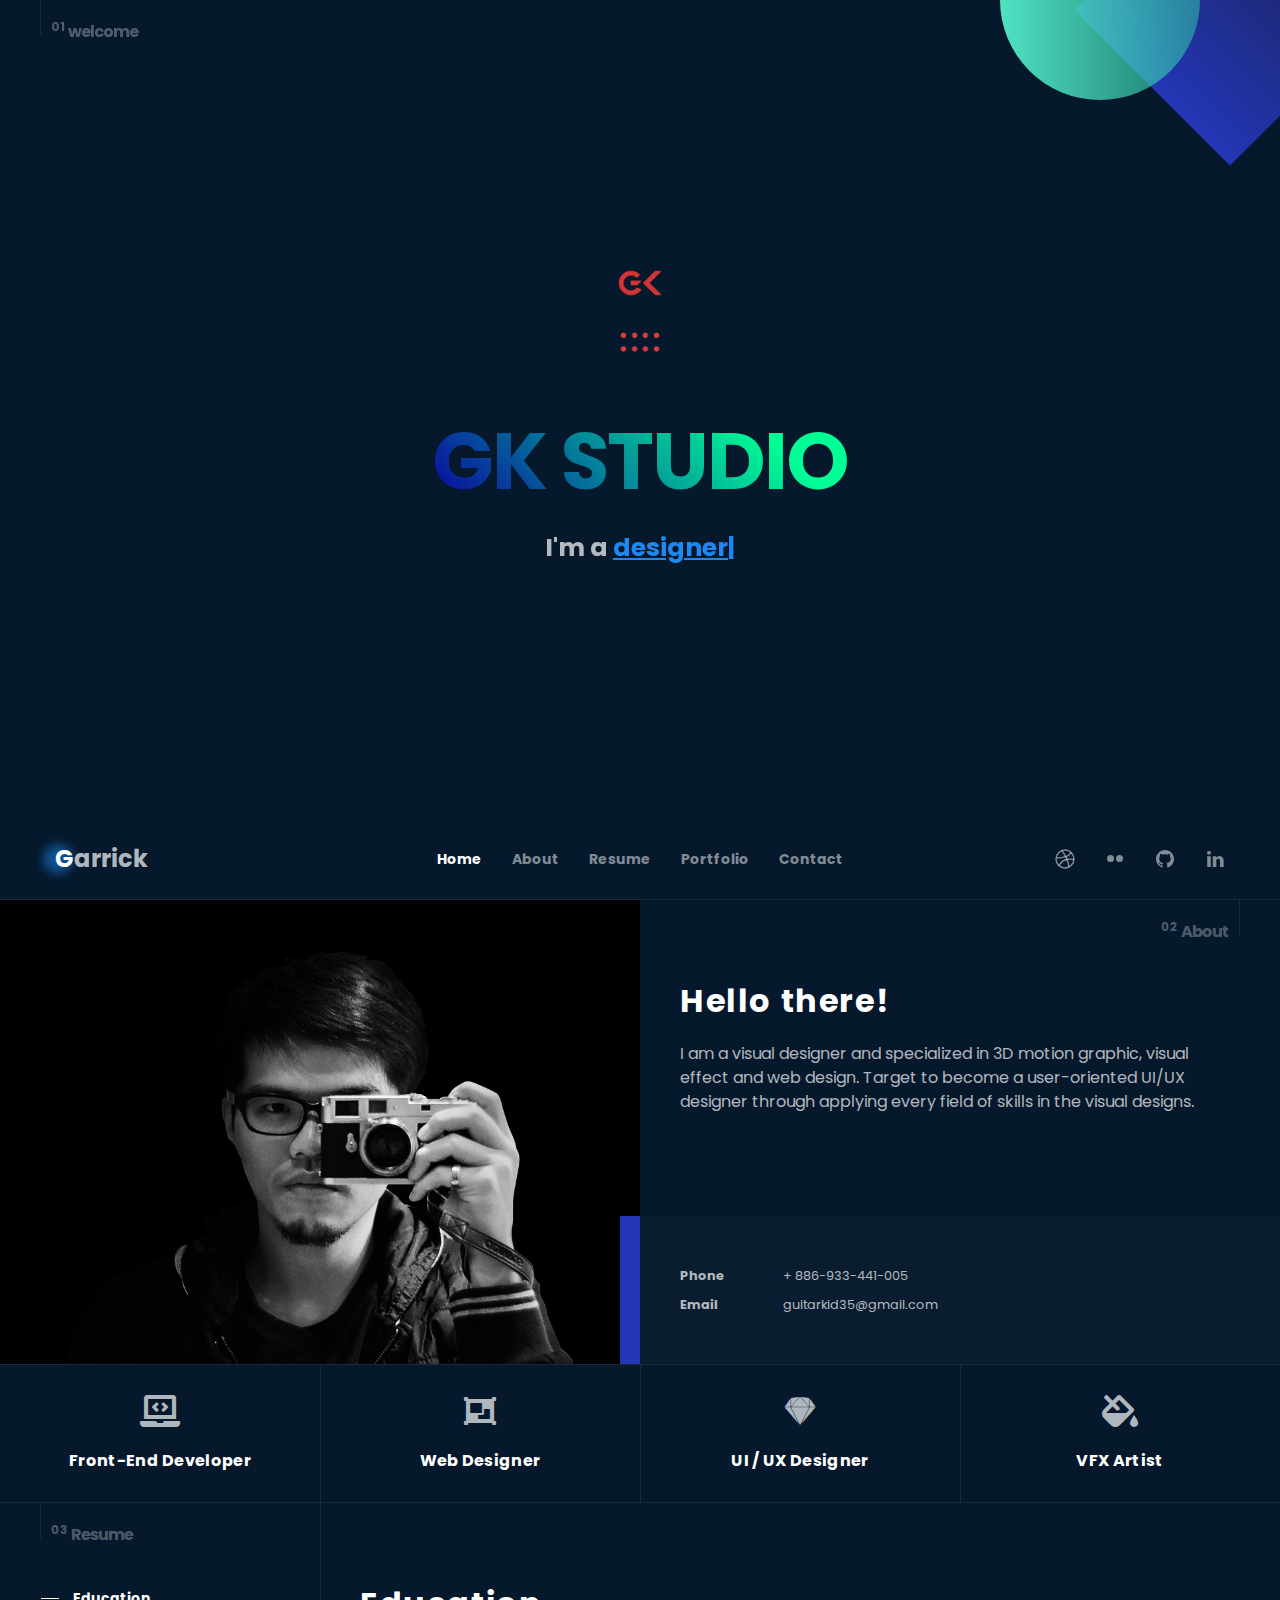
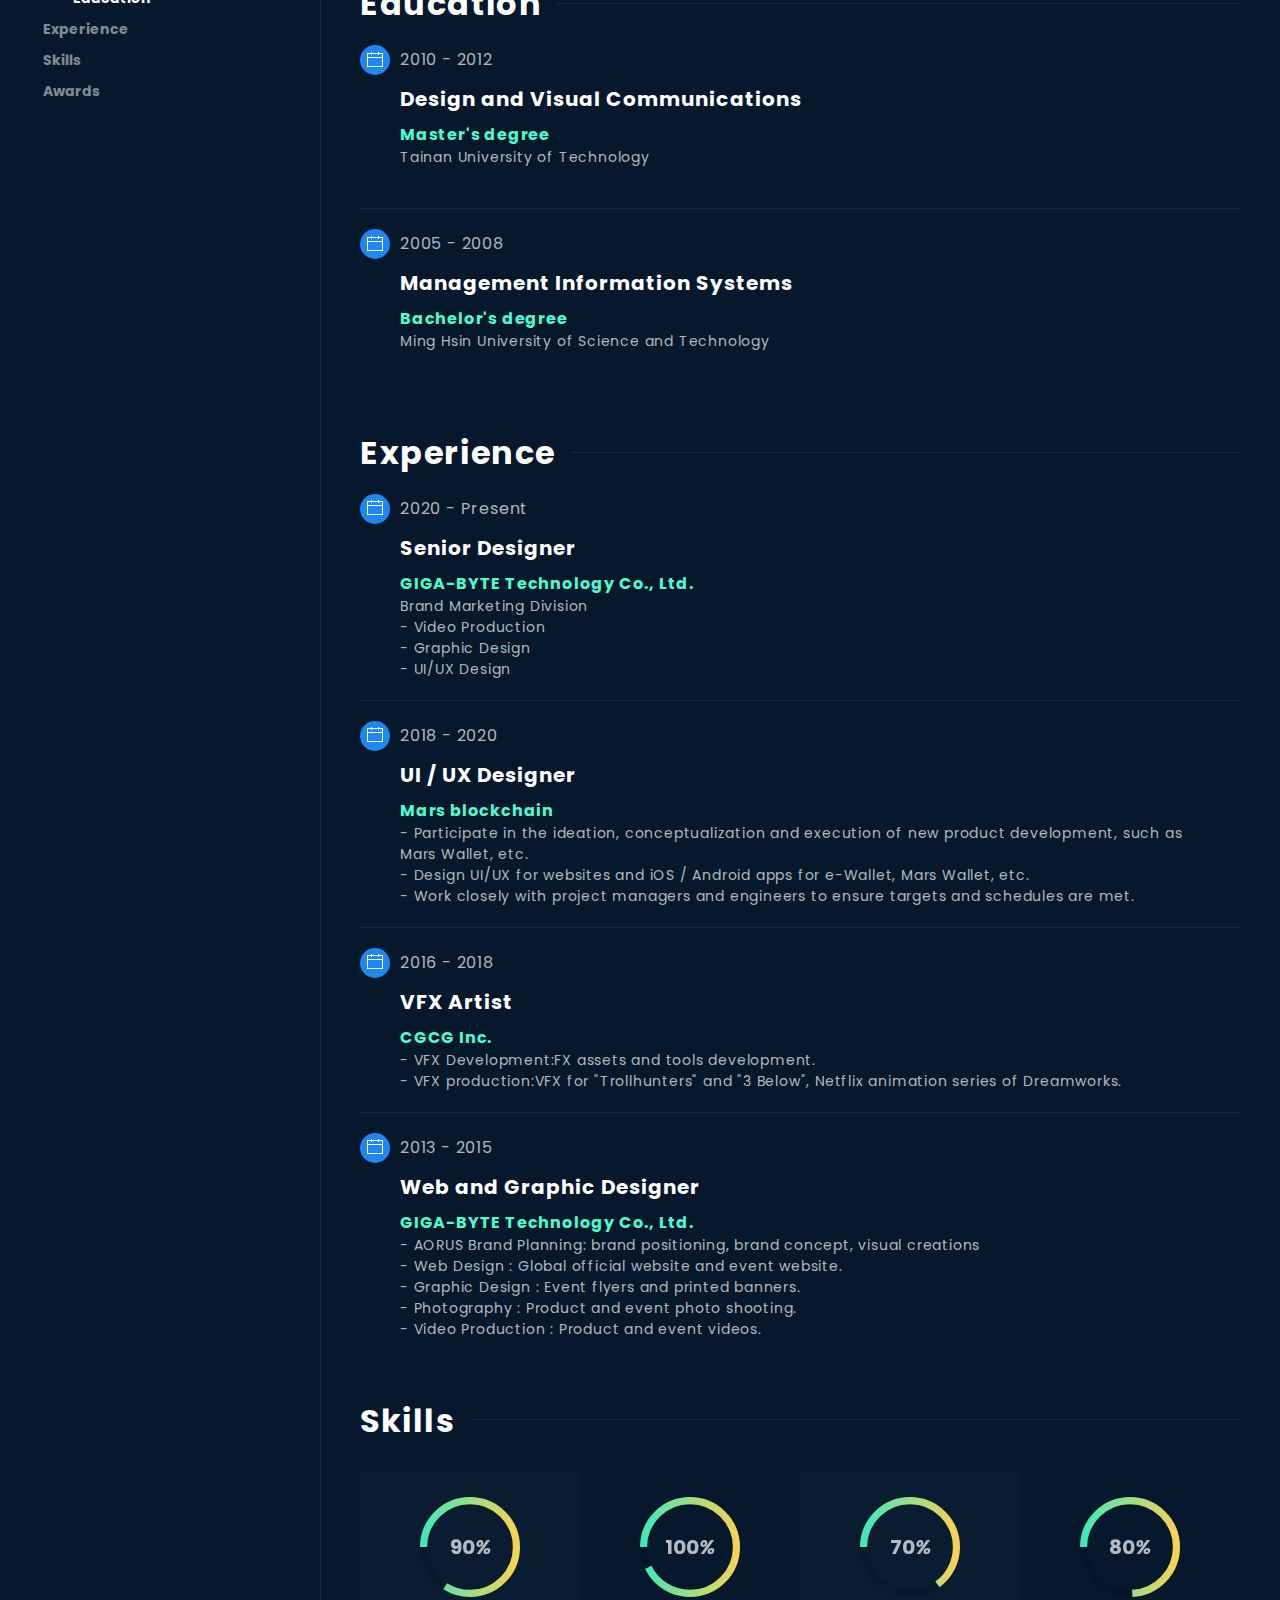
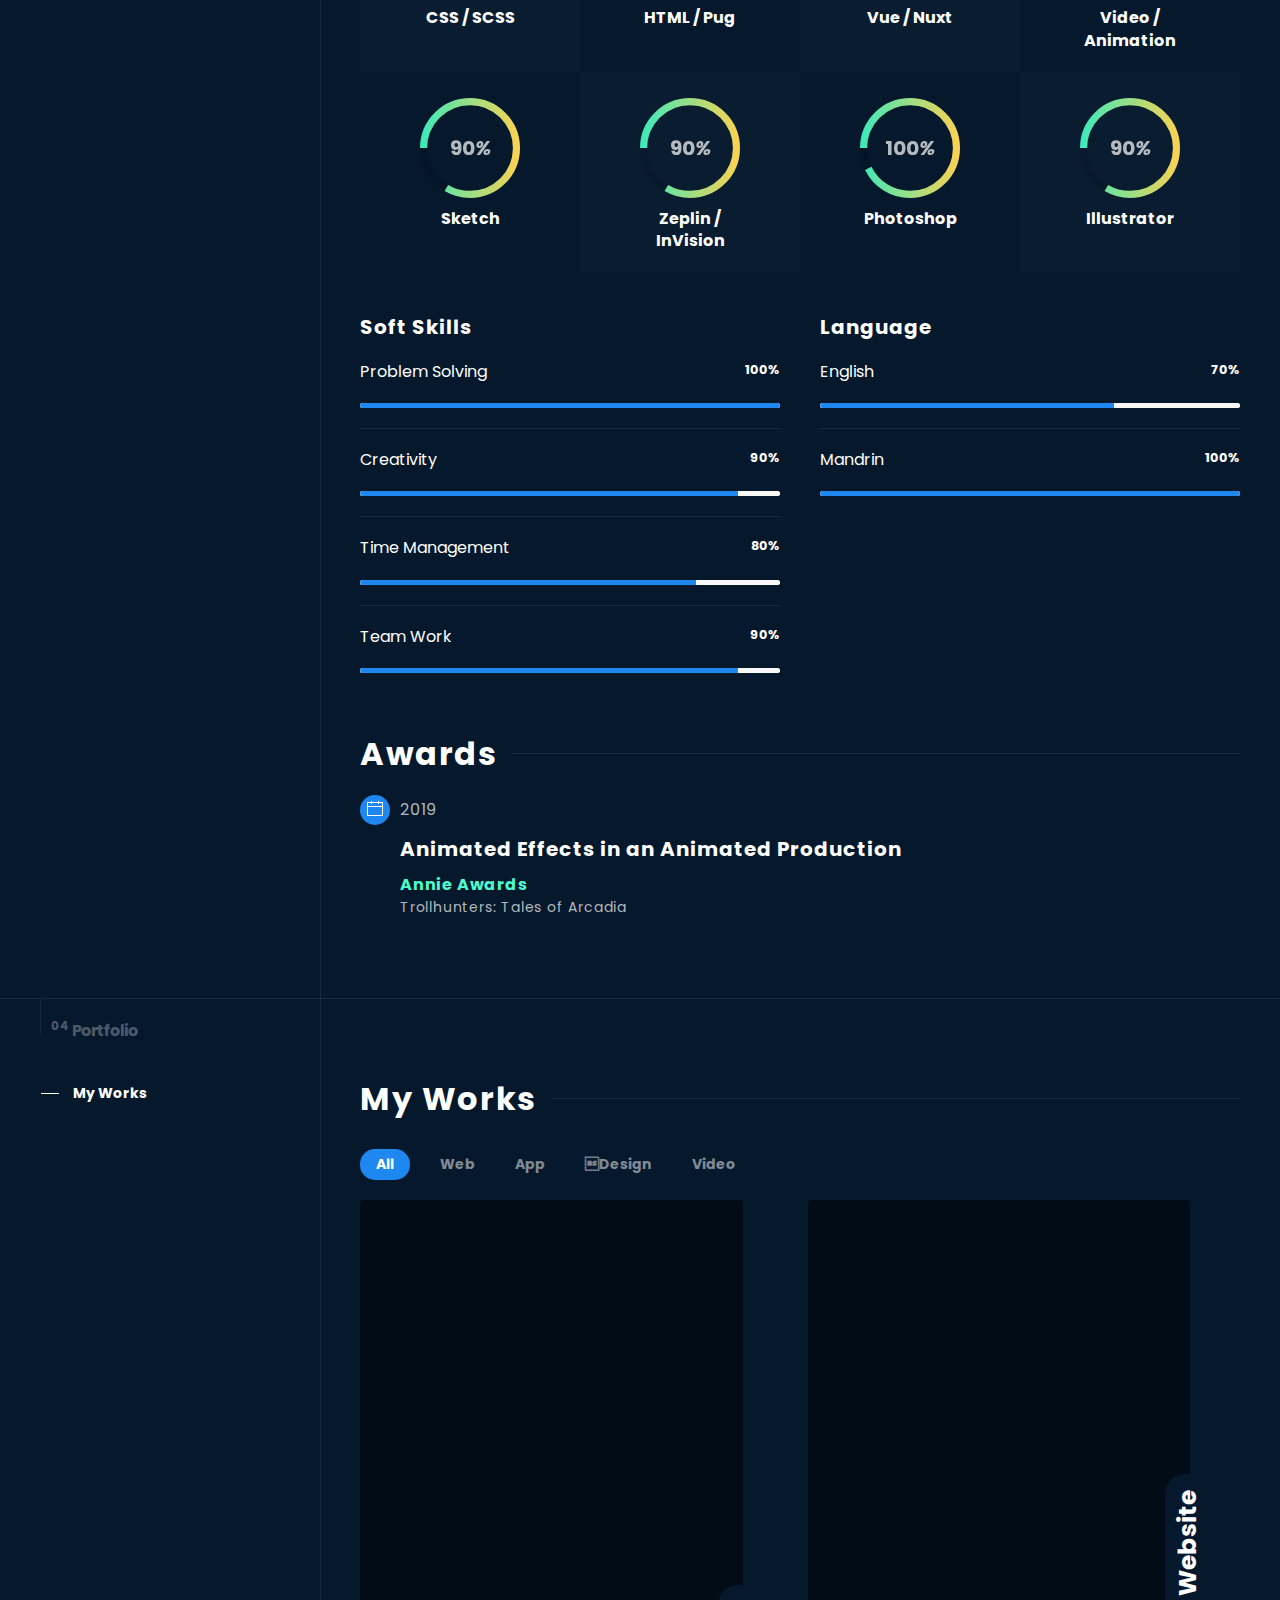
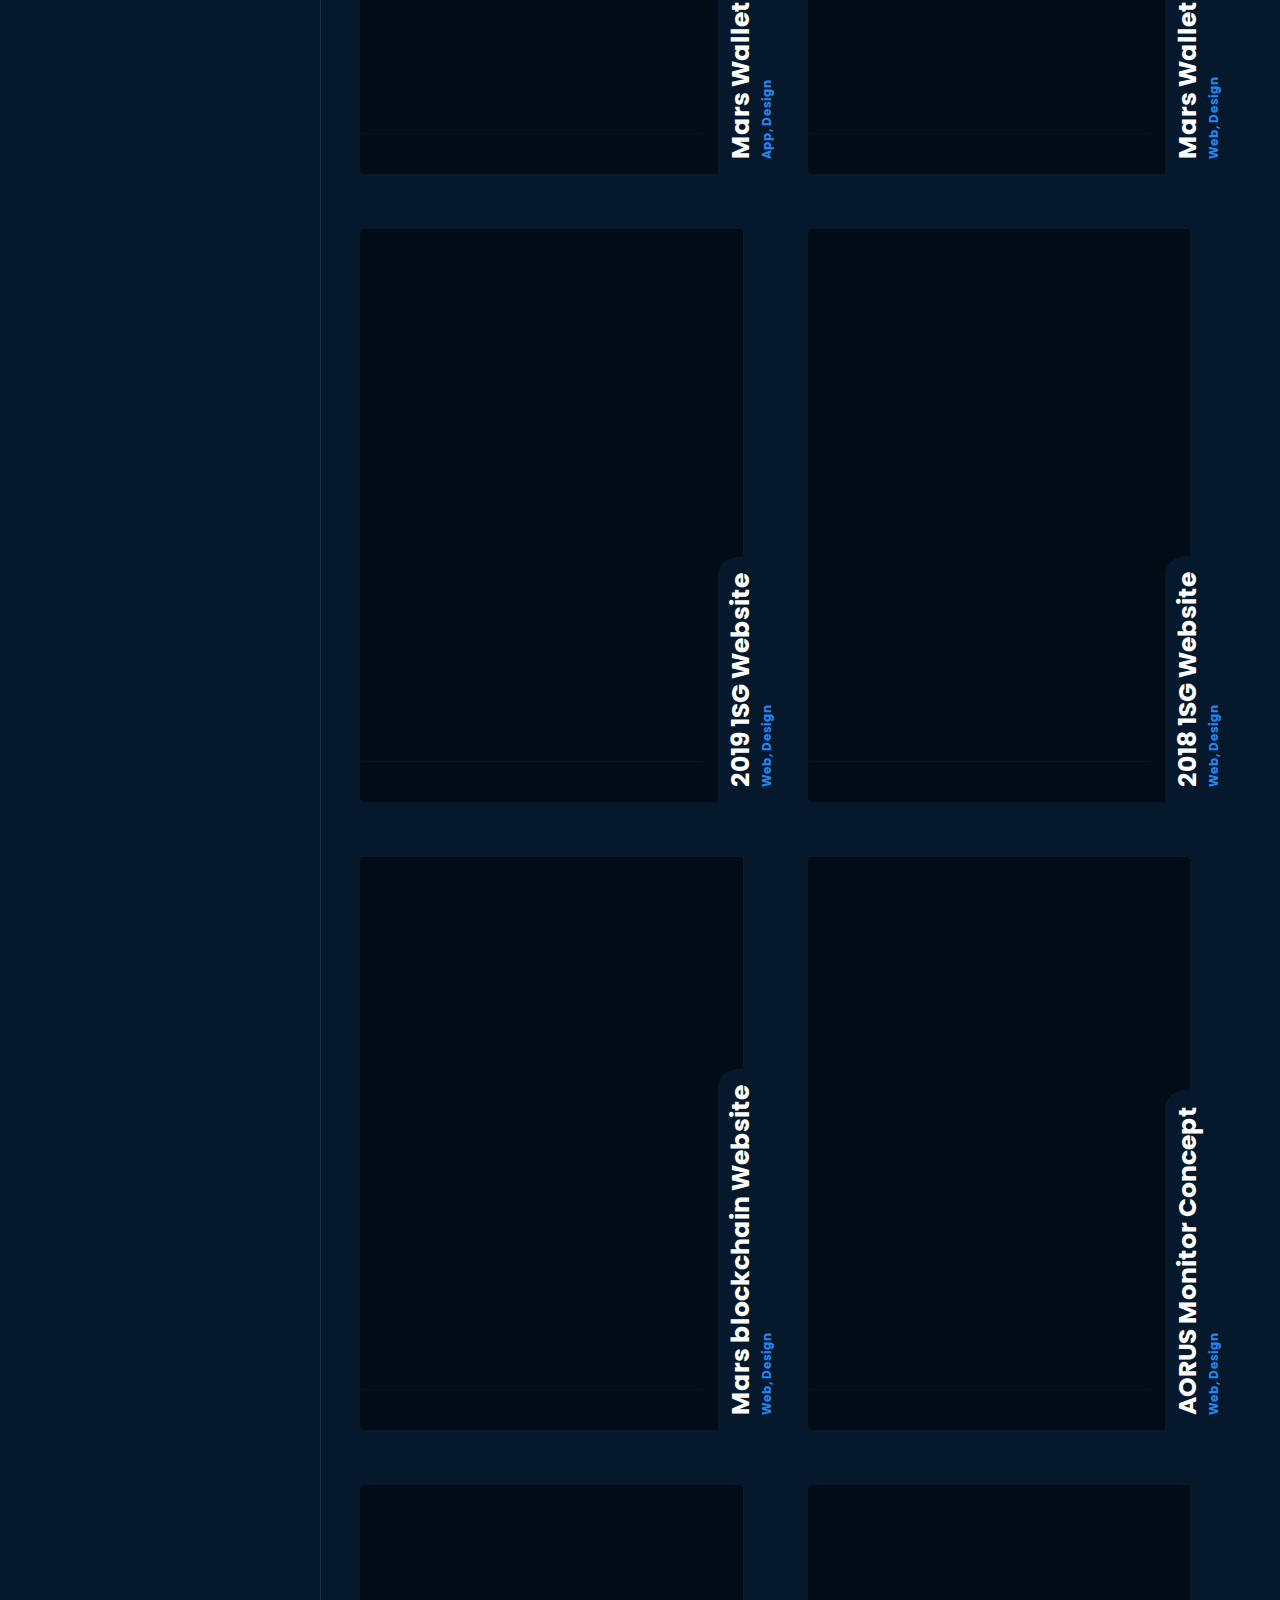
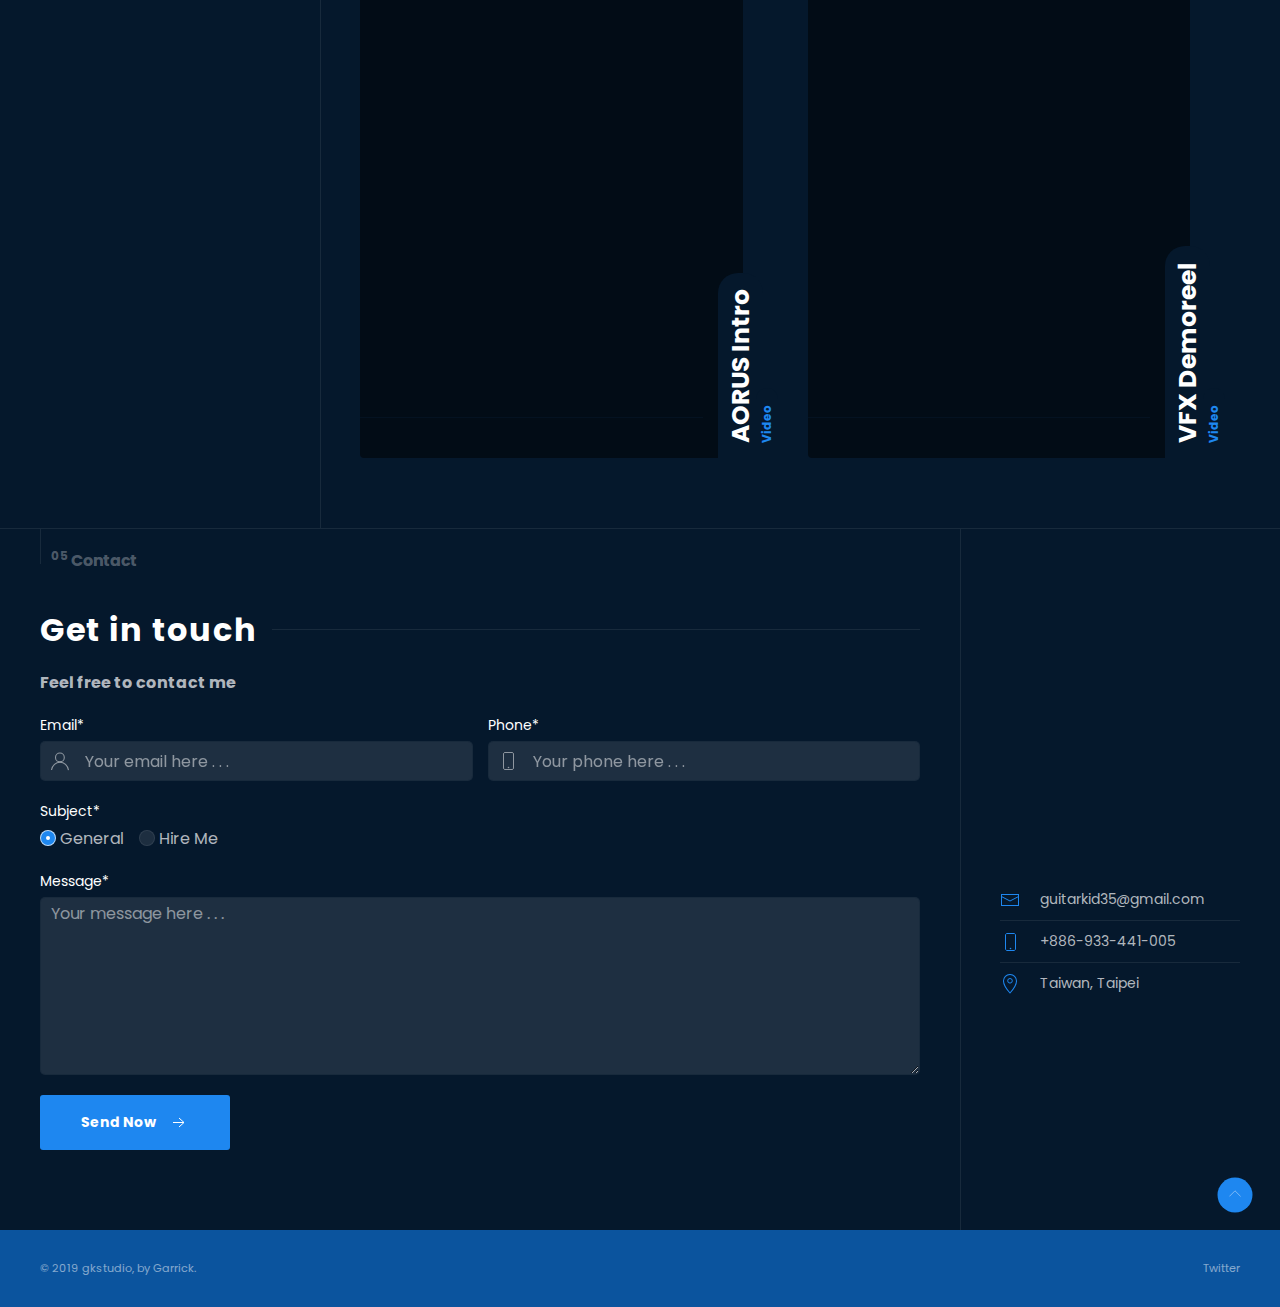
==== index.html @ 23ff75d4 "fix: job renew" ====
<!DOCTYPE html>
<html lang="en">

<head>
  <title>
    GK - 2019
  </title>
  <meta charset="utf-8" />
  <meta name="viewport" content="width=device-width, initial-scale=1" />
  <meta name="title" content="gkstudio" />
  <meta name="description" content="Go do something." />
  <!-- Global site tag (gtag.js) - Google Analytics -->
  <script async src="https://www.googletagmanager.com/gtag/js?id=UA-172518006-1"></script>
  <script>
    window.dataLayer = window.dataLayer || [];
    function gtag(){dataLayer.push(arguments);}
    gtag('js', new Date());

    gtag('config', 'UA-172518006-1');
  </script> 

  <link rel="image_src" type="image/jpeg" href="src/img/imagesrc.jpg" />
  <link rel="shortcut icon" href="src/img/favicon.png" />

  <!-- css -->
  <link rel="stylesheet" href="https://fonts.googleapis.com/css?family=Poppins:400,500,700&display=swap">
  <link rel="stylesheet" href="src/app/css/uikit-custom.min.css" />
  <link rel="stylesheet" href="src/app/css/all.min.css" />
  <link rel="stylesheet" href="src/app/fontawesome/css/all.css" />
  <link rel="stylesheet" href="src/app/css/app.css" />
</head>

<body id="body-app" class="yb-dark-skin uk-light">
  <!-- page loader -->
  <div id="pageloader" class="yb-pageloader-wrapper">
    <div class="uk-position-center  uk-text-center">
      <div data-uk-spinner></div>
    </div>
  </div><!-- end page loader -->
  <!-- main header -->
  <header class="yb-main-header" id="main-header">

    <!-- home section -->
    <div class="yb-full-height " id="home">



      <section class="yb-profile-desc">
        <div class="yb-section-point-wrapper" data-uk-parallax="opacity: 1, 0;">
          <div class="uk-container">
            <div class="yb-section-point">
              <sup>01</sup>
              <span>welcome</span>
            </div>
          </div>
        </div>
        <div class="yb-graphics">
          <div class="yb-graphic-1" data-uk-parallax="blur: 0,30;"></div>
          <div class="yb-graphic-2" data-uk-parallax="blur: 0,30;"></div>
        </div>
        <div class="uk-container uk-text-center yb-profile-desc-wrap uk-position-relative">
          <img src="src/img/x2.png" alt="" width="60" />
          <br>
          <img src="src/img/x1.png" alt="" width="60" />
          <h1 class="uk-text-bold yb-gradient-text"><span>GK</span><span> STUDIO</span></h1>
          <div class="uk-text-bold yb-myjob">
            I'm a <span id="typed" class="typed"></span>
          </div>
        </div>
      </section>

    </div><!-- end home section -->

    <!-- main menu -->
    <nav class="yb-main-menu " id="main-menu">
      <div class="uk-container" data-uk-navbar>
        <div class="uk-navbar-left">
          <a class="yb-logo uk-navbar-item uk-logo" href="index.html"><span>Garrick</span></a>
        </div>
        <div class="uk-navbar-right uk-hidden@m">
          <a class="uk-navbar-toggle" href="#" id="btn-menu-toggle">
            <span data-uk-navbar-toggle-icon class="yb-icon-menu"></span>
            <span data-uk-icon="close" class="yb-icon-close"></span>
          </a>
        </div>
        <div class="yb-menu-toggle-wrapper" id="menucollapse">
          <div class="uk-navbar-center">
            <ul class="uk-navbar-nav" data-uk-scrollspy-nav="closest: li; scroll: false; offset: 79 ">
              <li>
                <a class="yb-inner-link" href="#home"> Home </a>
              </li>
              <li>
                <a class="yb-inner-link" href="#about"> About</a>
              </li>
              <li>
                <a class="yb-inner-link" href="#resume"> Resume </a>
              </li>
              <li>
                <a class="yb-inner-link" href="#portfolio"> Portfolio </a>
              </li>
              <li>
                <a class="yb-inner-link" href="#contact"> Contact </a>
              </li>
            </ul>
          </div>
          <div class="uk-navbar-right">
            <ul class="uk-navbar-nav yb-social-icons">
              <li>
                <a href="https://dribbble.com/Garrick" target="_blank">
                  <span class="uk-icon " data-uk-icon="icon: dribbble"></span>
                </a>
              </li>
              <li>
                <a href="https://www.flickr.com/photos/gallerykid/albums" target="_blank">
                  <span class="uk-icon " data-uk-icon="icon: flickr"></span>
                </a>
              </li>
              <li>
                <a href="https://github.com/guitarkid35" target="_blank">
                  <span class="uk-icon" data-uk-icon="icon: github"></span>
                </a>
              </li>
              <li>
                <a href="https://www.linkedin.com/in/garrick-chou/" target="_blank">
                  <span class="uk-icon" data-uk-icon="icon: linkedin"></span>
                </a>
              </li>
            </ul>
          </div>
        </div>
      </div>
    </nav><!-- end main menu -->
  </header><!-- end main header -->
  <!-- main section -->
  <main class="yb-main-content">
    <!-- about section -->
    <section id="about" class="yb-section">
      <div class="yb-my-profile">
        <div class="uk-container">
          <div class="uk-grid-collapse uk-child-width-expand@m" data-uk-grid>
            <div>
              <div class="yb-my-profile-img uk-background-cover uk-background-norepeat uk-background-center" data-src="src/img/profile.jpg" data-uk-img data-uk-lightbox>
              </div>
            </div>
            <div>
              <div class="yb-my-profile-desc">
                <div class="yb-section-point-wrapper">
                  <div class="yb-section-point right">
                    <sup>02</sup>
                    <span>About</span>
                  </div>
                </div>
                <div class="yb-my-profile-desc-top">
                  <h2 class="yb-section-title">Hello there!</h2>
                  <p>
                    I am a visual designer and specialized in 3D motion graphic, visual effect and web design. Target to become a
                    user-oriented UI/UX designer through applying every field of skills in the visual designs.
                  </p>
                  <br>
                  <br>
                  <br>

                </div>
                <div class="yb-my-profile-desc-bottom yb-bg-soft">
                  <ul class="yb-my-profile-desc-info uk-list">
                    <li></li>
                    <li></li>
                    <li>
                      <span>Phone</span> + 886-933-441-005
                    </li>
                    <li>
                      <span>Email</span> guitarkid35@gmail.com
                    </li>
                    <li></li>
                    <li></li>
                  </ul>
                </div>
              </div>
            </div>
          </div>
        </div>
      </div>
      <div class="yb-border-top yb-border-bottom ">
        <div class="uk-container">
          <div data-uk-grid class="yb-box-services uk-child-width-1-4@l uk-child-width-1-2 uk-text-center uk-grid-divider">
            <div>
              <div class="yb-box-service">
                <span class="fas fa-laptop-code fa-2x"></span>
                <h5>Front-End Developer</h5>
              </div>
            </div>
            <div>
              <div class="yb-box-service">
                <span class="fas fa-object-group fa-2x"></span>
                <h5>Web Designer</h5>
              </div>
            </div>
            <div>
              <div class="yb-box-service">
                <span class="fab fa-sketch fa-2x"></span>
                <h5>UI / UX Designer</h5>
              </div>
            </div>
            <div>
              <div class="yb-box-service">
                <span class="fas fa-fill-drip fa-2x"></span>
                <h5>VFX Artist</h5>
              </div>
            </div>
          </div>
        </div>
      </div>
    </section><!-- end about section -->
    <!-- resume section -->
    <section class="yb-section " id="resume">
      <div class="yb-section-point-wrapper">
        <div class="uk-container">
          <div class="yb-section-point">
            <sup>03</sup>
            <span>Resume</span>
          </div>
        </div>
      </div>
      <div class="uk-container">
        <div data-uk-grid class="uk-grid-divider">
          <div class="uk-width-1-4@s uk-visible@s uk-margin-large-bottom yb-section-padding-top " id="resume-nav-wrapper">
            <div data-uk-sticky="bottom: #resume-nav-wrapper; offset: 100; media: 650">
              <ul class="yb-nav-left uk-tab-left uk-tab" data-uk-scrollspy-nav="closest: li; scroll: false; offset: 120">
                <li class="uk-active">
                  <a href="#education" class="yb-inner-link" data-offset="120">
                    <span data-uk-icon="minus"></span>
                    Education
                  </a>
                </li>
                <li>
                  <a href="#experience" class="yb-inner-link" data-offset="120">
                    <span data-uk-icon="minus"></span>
                    Experience
                  </a>
                </li>
                <li>
                  <a href="#skills" class="yb-inner-link" data-offset="120">
                    <span data-uk-icon="minus"></span>
                    Skills
                  </a>
                </li>
                <li>
                  <a href="#awwwards" class="yb-inner-link" data-offset="120">
                    <span data-uk-icon="minus"></span>
                    Awards
                  </a>
                </li>
              </ul>
            </div>
          </div>
          <div class="uk-width-expand@s yb-section-padding-top">
            <div>
              <h2 class="yb-section-title uk-heading-line" id="education">
                <span>Education</span>
              </h2>
              <div class="yb-resume-list">
                <ul class="uk-list uk-list-large uk-list-divider">
                  <li>
                    <div class="yb-resume-item">
                      <div class="yb-resume-item-date">
                        <div class="yb-resume-item-date-icon"> <span data-uk-icon="calendar"></span></div>
                        <div class="yb-resume-item-date-text"><span>2010 - 2012</span></div>
                      </div>
                      <h4 class="yb-section-title">Design and Visual Communications</h4>
                      <strong class="yb-resume-item-subtitle" >Master's degree</strong>
                      <div class="uk-text-small">
                        <p>Tainan University of Technology</p>
                      </div>
                    </div>
                  </li>
                  <li>
                    <div class="yb-resume-item">
                      <div class="yb-resume-item-date">
                        <div class="yb-resume-item-date-icon"> <span data-uk-icon="calendar"></span></div>
                        <div class="yb-resume-item-date-text"><span>2005 - 2008</span></div>
                      </div>
                      <h4 class="yb-section-title">Management Information Systems</h4>
                      <strong class="yb-resume-item-subtitle ">Bachelor's degree</strong>
                      <div class="uk-text-small">
                        <p>Ming Hsin University of Science and Technology</p>
                      </div>
                    </div>
                  </li>
                </ul>
              </div>
            </div>
            <div>
              <h2 class="yb-section-title  uk-heading-line " id="experience">
                <span>Experience</span>
              </h2>
              <div class="yb-resume-list">
                <ul class="uk-list uk-list-large uk-list-divider">
                  <li>
                    <div class="yb-resume-item">
                      <div class="yb-resume-item-date">
                        <div class="yb-resume-item-date-icon"> <span data-uk-icon="calendar"></span></div>
                        <div class="yb-resume-item-date-text"><span>2020 - Present</span></div>
                      </div>
                      <h4 class="yb-section-title">Senior Designer</h4>
                      <strong class="yb-resume-item-subtitle">GIGA-BYTE Technology Co., Ltd.</strong>
                      <div class="uk-text-small">
                        <ul class="yb-left-0">
                          <li>Brand Marketing Division</li>
                          <li>- Video Production</li>
                          <li>- Graphic Design</li>
                          <li>- UI/UX Design</li>
                        </ul>
                      </div>
                    </div>
                  </li>
                  <li>
                    <div class="yb-resume-item">
                      <div class="yb-resume-item-date">
                        <div class="yb-resume-item-date-icon"> <span data-uk-icon="calendar"></span></div>
                        <div class="yb-resume-item-date-text"><span>2018 - 2020</span></div>
                      </div>
                      <h4 class="yb-section-title">UI / UX Designer</h4>
                      <strong class="yb-resume-item-subtitle">Mars blockchain</strong>
                      <div class="uk-text-small">
                        <ul class="yb-left-0">
                          <li>- Participate in the ideation, conceptualization and execution of new product development, such as Mars Wallet, etc.</li>
                          <li>- Design UI/UX for websites and iOS / Android apps for e-Wallet, Mars Wallet, etc.</li>
                          <li>- Work closely with project managers and engineers to ensure targets and schedules are met.</li>
                        </ul>
                      </div>
                    </div>
                  </li>
                  <li>
                    <div class="yb-resume-item">
                      <div class="yb-resume-item-date">
                        <div class="yb-resume-item-date-icon"> <span data-uk-icon="calendar"></span></div>
                        <div class="yb-resume-item-date-text"><span>2016 - 2018</span></div>
                      </div>
                      <h4 class="yb-section-title">VFX Artist</h4>
                      <strong class="yb-resume-item-subtitle">CGCG Inc.</strong>
                      <div class="uk-text-small">
                        <ul class="yb-left-0">
                          <li>- VFX Development:FX assets and tools development.</li>
                          <li>- VFX production:VFX for "Trollhunters" and "3 Below", Netflix animation series of Dreamworks.</li>
                        </ul>
                      </div>
                    </div>
                  </li>
                  <li>
                    <div class="yb-resume-item">
                      <div class="yb-resume-item-date">
                        <div class="yb-resume-item-date-icon"> <span data-uk-icon="calendar"></span></div>
                        <div class="yb-resume-item-date-text"><span>2013 - 2015</span></div>
                      </div>
                      <h4 class="yb-section-title">Web and Graphic Designer</h4>
                      <strong class="yb-resume-item-subtitle">GIGA-BYTE Technology Co., Ltd.</strong>
                      <div class="uk-text-small">
                        <ul class="yb-left-0">
                          <li>- AORUS Brand Planning: brand positioning, brand concept, visual creations</li>
                          <li>- Web Design : Global official website and event website.</li>
                          <li>- Graphic Design : Event flyers and printed banners.</li>
                          <li>- Photography : Product and event photo shooting.</li>
                          <li>- Video Production : Product and event videos.</li>
                        </ul>
                      </div>
                    </div>
                  </li>
                </ul>
              </div>
            </div>
            <div>
              <h2 class="yb-section-title  uk-heading-line " id="skills">
                <span>Skills</span>
              </h2>
              <div class="yb-margin-top-1 yb-margin-bottom-2">
                <div class="uk-grid-collapse  uk-child-width-1-2 uk-child-width-1-3@s uk-child-width-1-4@m uk-text-center" data-uk-grid>
                  <div class="yb-bg-soft">
                    <div class="yb-box-circle">
                      <div class="circle-progress " data-value="0.9">
                        <strong>90<i>%</i></strong>
                      </div>
                      <h5 class="yb-box-circle-title">CSS / SCSS</h5>
                    </div>
                  </div>
                  <div>
                    <div class="yb-box-circle">
                      <div class="circle-progress " data-value="1">
                        <strong>100<i>%</i></strong>
                      </div>
                      <h5 class="yb-box-circle-title">HTML / Pug</h5>
                    </div>
                  </div>
                  <div class="yb-bg-soft">
                    <div class="yb-box-circle">
                      <div class="circle-progress " data-value="0.7">
                        <strong>70<i>%</i></strong>
                      </div>
                      <h5 class="yb-box-circle-title">Vue / Nuxt</h5>
                    </div>
                  </div>
                  <div>
                    <div class="yb-box-circle">
                      <div class="circle-progress " data-value="0.8">
                        <strong>80<i>%</i></strong>
                      </div>
                      <h5 class="yb-box-circle-title">Video / Animation</h5>
                    </div>
                  </div>
                  <div>
                    <div class="yb-box-circle">
                      <div class="circle-progress " data-value="0.9">
                        <strong>90<i>%</i></strong>
                      </div>
                      <h5 class="yb-box-circle-title">Sketch</h5>
                    </div>
                  </div>
                  <div class="yb-bg-soft">
                    <div class="yb-box-circle">
                      <div class="circle-progress " data-value="0.9">
                        <strong>90<i>%</i></strong>
                      </div>
                      <h5 class="yb-box-circle-title">Zeplin / InVision</h5>
                    </div>
                  </div>
                  <div>
                    <div class="yb-box-circle">
                      <div class="circle-progress " data-value="1">
                        <strong>100<i>%</i></strong>
                      </div>
                      <h5 class="yb-box-circle-title">Photoshop</h5>
                    </div>
                  </div>
                  <div class="yb-bg-soft">
                    <div class="yb-box-circle">
                      <div class="circle-progress " data-value="0.9">
                        <strong>90<i>%</i></strong>
                      </div>
                      <h5 class="yb-box-circle-title">Illustrator</h5>
                    </div>
                  </div>
                </div>
                <div data-uk-grid class="uk-child-width-1-2">
                  <div>
                    <h4 class="yb-section-title">Soft Skills</h4>
                    <ul class="uk-list uk-list-large  uk-list-divider">
                      <li>
                        <div class="yb-resume-skill-item">
                          <h5>
                            Problem Solving <small class="uk-float-right uk-text-bold uk-visible@s">100%</small>
                          </h5>
                          <progress class="uk-progress" value="100" max="100"></progress>
                        </div>
                      </li>
                      <li>
                        <div class="yb-resume-skill-item">
                          <h5>
                            Creativity <small class="uk-float-right uk-text-bold uk-visible@s">90%</small>
                          </h5>
                          <progress class="uk-progress" value="90" max="100"></progress>
                        </div>
                      </li>
                      <li>
                        <div class="yb-resume-skill-item">
                          <h5>
                            Time Management <small class="uk-float-right uk-text-bold uk-visible@s">80%</small>
                          </h5>
                          <progress class="uk-progress" value="80" max="100"></progress>
                        </div>
                      </li>
                      <li>
                        <div class="yb-resume-skill-item">
                          <h5>
                            Team Work <small class="uk-float-right uk-text-bold uk-visible@s">90%</small>
                          </h5>
                          <progress class="uk-progress" value="90" max="100"></progress>
                        </div>
                      </li>
                    </ul>
                  </div>
                  <div>
                    <h4 class="yb-section-title">Language </h4>
                    <ul class="uk-list uk-list-large uk-list-divider">
                      <li>
                        <div class="yb-resume-skill-item">
                          <h5>
                            English <small class="uk-float-right uk-text-bold uk-visible@s">70%</small>
                          </h5>
                          <progress class="uk-progress" value="70" max="100"></progress>
                        </div>
                      </li>
                      <li>
                        <div class="yb-resume-skill-item">
                          <h5>
                            Mandrin <small class="uk-float-right uk-text-bold uk-visible@s">100%</small>
                          </h5>
                          <progress class="uk-progress" value="100" max="100"></progress>
                        </div>
                      </li>
                    </ul>
                  </div>
                </div>
              </div>
            </div>
            <div>
              <h2 class="yb-section-title  uk-heading-line " id="awwwards">
                <span>Awards</span>
              </h2>
              <div class="yb-resume-list">
                <ul class="uk-list uk-list-large uk-list-divider">
                  <li>
                    <div class="yb-resume-item">
                      <div class="yb-resume-item-date">
                        <div class="yb-resume-item-date-icon"> <span data-uk-icon="calendar"></span></div>
                        <div class="yb-resume-item-date-text"><span>2019</span></div>
                      </div>
                      <h4 class="yb-section-title">Animated Effects in an Animated Production</h4>
                      <strong class="yb-resume-item-subtitle">Annie Awards</strong>
                      <div class="uk-text-small">
                        <p>Trollhunters: Tales of Arcadia</p>
                      </div>
                    </div>
                  </li>
                </ul>
              </div>
            </div>
          </div>
        </div>
      </div>
    </section><!-- end resume section -->
    <!-- portfolio section -->
    <section class="yb-section  uk-overflow-hidden" id="portfolio">
      <div class="yb-section-point-wrapper">
        <div class="uk-container yb-border-top">
          <div class="yb-section-point">
            <sup>04</sup>
            <span>Portfolio</span>
          </div>
        </div>
      </div>
      <div class="uk-container ">
        <div data-uk-grid class="uk-grid-divider">
          <div class="uk-width-1-4@s uk-visible@s uk-margin-large-bottom yb-section-padding-top" id="portfolio-nav-wrapper">
            <div data-uk-sticky="bottom: #portfolio-nav-wrapper; offset: 100; media: 650">
              <ul class="yb-nav-left uk-tab-left uk-tab" data-uk-scrollspy-nav="closest: li; scroll: false; offset: 120">
                <li class="uk-active">
                  <a href="#myworks" class="yb-inner-link" data-offset="120">
                    <span data-uk-icon="minus"></span>
                    My Works
                  </a>
                </li>
              </ul>
            </div>
          </div>

          <div class="uk-width-expand@s yb-section-padding-top">
            <div>
              <h2 class="yb-section-title uk-heading-line " id="myworks"><span>My Works</span></h2>
              <div data-uk-filter="target: .js-filter" class="yb-margin-top-1 yb-margin-bottom-1">
                <ul class="yb-nav-filter uk-subnav uk-subnav-pill ">
                  <li><a data-uk-filter-control>All</a></li>
                  <li><a data-uk-filter-control=".data-web">Web</a></li>
                  <li><a data-uk-filter-control=".data-app">App</a></li>
                  <li><a data-uk-filter-control=".data-design">Design</a></li>
                  <li><a data-uk-filter-control=".data-video">Video</a></li>
                </ul>
                <ul class="js-filter uk-child-width-1-2  uk-grid-small  " data-uk-grid data-uk-lightbox="animation: fade;  toggle: .yb-lightbox">
                  <li class="data-app data-design">
                    <div class="yb-work-item uk-transition-toggle">
                      <div class="yb-work-item-img-wrap">
                        <div class="yb-work-item-img">
                          <img src="src/img/empty.png" width="383" height="574" data-src="src/img/work/01.jpg" class="uk-transition-scale-up uk-transition-opaque" alt="" data-uk-img />
                        </div>
                        <div class="yb-work-item-overlay uk-transition-fade uk-position-cover uk-position-small uk-overlay  uk-flex uk-flex-center uk-flex-middle">
                          <div>
                            <a href="src/img/work/01.jpg" class="yb-lightbox uk-transition-slide-left" data-caption="Mars Wallet">
                              <span data-uk-icon="icon:plus; ratio:1.2"></span>
                            </a>
                            <a href="project/project-details-01.html" class="uk-transition-slide-right show-portfolio">
                              <span data-uk-icon="icon:link; ratio:1.2"></span>
                            </a>
                          </div>
                        </div>
                      </div>
                      <a href="project/project-details-01.html" class="show-portfolio">
                        <div class="yb-work-item-title">
                          <h5>Mars Wallet</h5>
                          <span>App, Design</span>
                        </div>
                      </a>
                    </div>
                  </li>
                  <li class="data-web data-design">
                    <div class="yb-work-item uk-transition-toggle">
                      <div class="yb-work-item-img-wrap">
                        <div class="yb-work-item-img">
                          <img src="src/img/empty.png" width="383" height="574" data-src="src/img/work/02.jpg" class="uk-transition-scale-up uk-transition-opaque" alt="" data-uk-img />
                        </div>
                        <div class="yb-work-item-overlay uk-transition-fade uk-position-cover uk-position-small uk-overlay  uk-flex uk-flex-center uk-flex-middle">
                          <div>
                            <a href="src/img/work/02.jpg" class="yb-lightbox uk-transition-slide-left" data-caption="Mars Wallet Website">
                              <span data-uk-icon="icon:plus; ratio:1.2"></span>
                            </a>
                            <a href="project/project-details-02.html" class="uk-transition-slide-right show-portfolio">
                              <span data-uk-icon="icon:link; ratio:1.2"></span>
                            </a>
                          </div>
                        </div>
                      </div>
                      <a href="project/project-details-02.html" class="show-portfolio">
                        <div class="yb-work-item-title">
                          <h5>Mars Wallet Website</h5>
                          <span>Web, Design</span>
                        </div>
                      </a>
                    </div>
                  </li>
                  <li class="data-web data-design">
                    <div class="yb-work-item uk-transition-toggle">
                      <div class="yb-work-item-img-wrap">
                        <div class="yb-work-item-img">
                          <img src="src/img/empty.png" width="383" height="574" data-src="src/img/work/03.jpg" class="uk-transition-scale-up uk-transition-opaque" alt="" data-uk-img />
                        </div>
                        <div class="yb-work-item-overlay uk-transition-fade uk-position-cover uk-position-small uk-overlay  uk-flex uk-flex-center uk-flex-middle">
                          <div>
                            <a href="src/img/work/03.jpg" class="yb-lightbox uk-transition-slide-left" data-caption="2019 1SG Website">
                              <span data-uk-icon="icon:plus; ratio:1.2"></span>
                            </a>
                            <a href="project/project-details-03.html" class="uk-transition-slide-right show-portfolio">
                              <span data-uk-icon="icon:link; ratio:1.2"></span>
                            </a>
                          </div>
                        </div>
                      </div>
                      <a href="project/project-details-03.html" class="show-portfolio">
                        <div class="yb-work-item-title">
                          <h5>2019 1SG Website</h5>
                          <span>Web, Design</span>
                        </div>
                      </a>
                    </div>
                  </li>
                  <li class="data-web data-design">
                    <div class="yb-work-item uk-transition-toggle">
                      <div class="yb-work-item-img-wrap">
                        <div class="yb-work-item-img">
                          <img src="src/img/empty.png" width="383" height="574" data-src="src/img/work/08.jpg"
                            class="uk-transition-scale-up uk-transition-opaque" alt="" data-uk-img />
                        </div>
                        <div
                          class="yb-work-item-overlay uk-transition-fade uk-position-cover uk-position-small uk-overlay  uk-flex uk-flex-center uk-flex-middle">
                          <div>
                            <a href="src/img/work/08.jpg" class="yb-lightbox uk-transition-slide-left"
                              data-caption="2018 1SG Website">
                              <span data-uk-icon="icon:plus; ratio:1.2"></span>
                            </a>
                            <a href="project/project-details-08.html" class="uk-transition-slide-right show-portfolio">
                              <span data-uk-icon="icon:link; ratio:1.2"></span>
                            </a>
                          </div>
                        </div>
                      </div>
                      <a href="project/project-details-04.html" class="show-portfolio">
                        <div class="yb-work-item-title">
                          <h5>2018 1SG Website</h5>
                          <span>Web, Design</span>
                        </div>
                      </a>
                    </div>
                  </li>
                  <li class="data-web data-design">
                    <div class="yb-work-item uk-transition-toggle">
                      <div class="yb-work-item-img-wrap">
                        <div class="yb-work-item-img">
                          <img src="src/img/empty.png" width="383" height="574" data-src="src/img/work/04.jpg" class="uk-transition-scale-up uk-transition-opaque" alt="" data-uk-img />
                        </div>
                        <div class="yb-work-item-overlay uk-transition-fade uk-position-cover uk-position-small uk-overlay  uk-flex uk-flex-center uk-flex-middle">
                          <div>
                            <a href="src/img/work/04.jpg" class="yb-lightbox uk-transition-slide-left" data-caption="Mars blockchain Website">
                              <span data-uk-icon="icon:plus; ratio:1.2"></span>
                            </a>
                            <a href="project/project-details-04.html" class="uk-transition-slide-right show-portfolio">
                              <span data-uk-icon="icon:link; ratio:1.2"></span>
                            </a>
                          </div>
                        </div>
                      </div>
                      <a href="project/project-details-04.html" class="show-portfolio">
                        <div class="yb-work-item-title">
                          <h5>Mars blockchain Website</h5>
                          <span>Web, Design</span>
                        </div>
                      </a>
                    </div>
                  </li>
                  <li class="data-web data-design">
                    <div class="yb-work-item uk-transition-toggle">
                      <div class="yb-work-item-img-wrap">
                        <div class="yb-work-item-img">
                          <img src="src/img/empty.png" width="383" height="574" data-src="src/img/work/05.jpg" class="uk-transition-scale-up uk-transition-opaque" alt="" data-uk-img />
                        </div>
                        <div class="yb-work-item-overlay uk-transition-fade uk-position-cover uk-position-small uk-overlay  uk-flex uk-flex-center uk-flex-middle">
                          <div>
                            <a href="src/img/work/05.jpg" class="yb-lightbox uk-transition-slide-left" data-caption="AORUS Monitor Concept">
                              <span data-uk-icon="icon:plus; ratio:1.2"></span>
                            </a>
                            <a href="project/project-details-05.html" class="uk-transition-slide-right show-portfolio">
                              <span data-uk-icon="icon:link; ratio:1.2"></span>
                            </a>
                          </div>
                        </div>
                      </div>
                      <a href="project/project-details-05.html" class="show-portfolio">
                        <div class="yb-work-item-title">
                          <h5>AORUS Monitor Concept</h5>
                          <span>Web, Design</span>
                        </div>
                      </a>
                    </div>
                  </li>
                  <li class="data-video">
                    <div class="yb-work-item uk-transition-toggle">
                      <div class="yb-work-item-img-wrap">
                        <div class="yb-work-item-img">
                          <img src="src/img/empty.png" width="383" height="574" data-src="src/img/work/06.jpg" class="uk-transition-scale-up uk-transition-opaque" alt="" data-uk-img />
                        </div>
                        <div class="yb-work-item-overlay uk-transition-fade uk-position-cover uk-position-small uk-overlay  uk-flex uk-flex-center uk-flex-middle">
                          <div>
                            <a href="src/img/work/06.jpg" class="yb-lightbox uk-transition-slide-left" data-caption="AORUS Intro">
                              <span data-uk-icon="icon:plus; ratio:1.2"></span>
                            </a>
                            <a href="project/project-details-06.html" class="uk-transition-slide-right show-portfolio">
                              <span data-uk-icon="icon:link; ratio:1.2"></span>
                            </a>
                          </div>
                        </div>
                      </div>
                      <a href="project/project-details-06.html" class="show-portfolio">
                        <div class="yb-work-item-title">
                          <h5>AORUS Intro</h5>
                          <span>Video</span>
                        </div>
                      </a>
                    </div>
                  </li>
                  <li class="data-video">
                    <div class="yb-work-item uk-transition-toggle">
                      <div class="yb-work-item-img-wrap">
                        <div class="yb-work-item-img">
                          <img src="src/img/empty.png" width="383" height="574" data-src="src/img/work/07.jpg" class="uk-transition-scale-up uk-transition-opaque" alt="" data-uk-img />
                        </div>
                        <div class="yb-work-item-overlay uk-transition-fade uk-position-cover uk-position-small uk-overlay  uk-flex uk-flex-center uk-flex-middle">
                          <div>
                            <a href="src/img/work/07.jpg" class="yb-lightbox uk-transition-slide-left" data-caption="2018 VFX Demoreel">
                              <span data-uk-icon="icon:plus; ratio:1.2"></span>
                            </a>
                            <a href="project/project-details-07.html" class="uk-transition-slide-right show-portfolio">
                              <span data-uk-icon="icon:link; ratio:1.2"></span>
                            </a>
                          </div>
                        </div>
                      </div>
                      <a href="project/project-details-07.html" class="show-portfolio">
                        <div class="yb-work-item-title">
                          <h5>VFX Demoreel</h5>
                          <span>Video</span>
                        </div>
                      </a>
                    </div>
                  </li>
                </ul>
                <div id="show-portofolio-details" class="uk-modal-full" data-uk-modal>
                  <div class="uk-modal-dialog ">
                    <button class="uk-modal-close-full uk-close-large" type="button" data-uk-close></button>
                    <div id="portofolio-details" data-uk-height-viewport class="uk-animation-toggle uk-overflow-hidden">
                    </div>
                  </div>
                </div>
              </div>
            </div>
            
    </section><!-- end portfolio section -->
    <!-- contact section -->
    <section class="yb-section yb-border-top" id="contact">
      <div class="yb-section-point-wrapper">
        <div class="uk-container">
          <div class="yb-section-point ">
            <sup>05</sup>
            <span>Contact</span>
          </div>
        </div>
      </div>
      <div class="uk-container">
        <div data-uk-grid class=" uk-grid-divider">
          <div class="yb-section-padding yb-contact-left uk-width-3-4@m">
            <div>
              <h2 class="yb-section-title uk-heading-line ">
                <span>Get in touch</span>
              </h2>
              <p class="uk-text-bold">Feel free to contact me</p>
              <div id="contact-form-alert"></div>
              <form action="../2019-GK/src/php/sendmail.php" id="contact-form" class="uk-form-stacked">
                <div class="uk-grid uk-grid-small uk-child-width-1-2@s">
                  <div>
                    <div class="uk-margin">
                      <label for="f_email" class="uk-form-label">Email*</label>
                      <div class="uk-form-controls uk-inline uk-width-1-1">
                        <span class="uk-form-icon" data-uk-icon="icon: user"></span>
                        <input class="yb-input uk-input  uk-border-rounded" type="email" name="f_email" id="f_email" placeholder=" Your email here . . ." />
                      </div>
                      <small class="uk-text-danger err-msg" id="f_email_error"></small>
                    </div>
                  </div>
                  <div>
                    <div class="uk-margin">
                      <label for="f_phone" class="uk-form-label">Phone*</label>
                      <div class="uk-form-controls uk-inline uk-width-1-1">
                        <span class="uk-form-icon" data-uk-icon="icon: phone"></span>
                        <input class="yb-input uk-input uk-border-rounded" type="text" name="f_phone" id="f_phone" placeholder=" Your phone here . . ." />
                      </div>
                      <small class="uk-text-danger err-msg" id="f_phone_error"></small>
                    </div>
                  </div>
                </div>
                <div class="uk-margin">
                  <label class="uk-form-label">Subject*</label>
                  <div class="uk-form-controls uk-grid-small uk-child-width-auto uk-grid">
                    <label><input class="uk-radio" type="radio" name="f_subject" value="General" checked />
                      General</label>
                    <label><input class="uk-radio" type="radio" name="f_subject" value="Hire Me" /> Hire
                      Me</label>
                  </div>
                </div>
                <div class="uk-margin ">
                  <label for="f_message" class="uk-form-label">Message*</label>
                  <div class="uk-form-controls">
                    <textarea class="yb-input  uk-textarea uk-border-rounded" rows="7" name="f_message" id="f_message" placeholder="Your message here . . ."></textarea>
                  </div>
                  <small class="uk-text-danger err-msg" id="f_message_error"></small>
                </div>
                <div class="uk-margin-top">
                  <button class="uk-button uk-button-primary uk-button-large  yb-btn" type="submit" id="btn-contact-form" data-textreset="Send Now">
                    <span class="uk-margin-small-right btn-text-wrap">Send Now</span>
                    <span data-uk-icon="arrow-right" class="uk-icon"> </span>
                  </button>
                </div>
              </form>
            </div>
          </div>
          <div class=" uk-width-1-4@m yb-section-padding yb-contact-right">
            <p class="uk-margin-medium-bottom uk-visible@m">
              <img src="src/img/x2.png" data-src="src/img/x2.png" width="500" height="500" data-uk-img alt="" class="uk-border-circle" />
            </p>
            <ul class="uk-list uk-list-divider uk-text-small yb-contact-mini">
              <li class="uk-flex uk-flex-middle">
                <span data-uk-icon="mail" class="uk-flex-none uk-text-primary "></span>
                <span>guitarkid35@gmail.com</span>
              </li>
              <li class="uk-flex uk-flex-middle">
                <span data-uk-icon="phone" class="uk-flex-none uk-text-primary"></span>
                <span> +886-933-441-005</span>
              </li>
              <li class="uk-flex uk-flex-middle">
                <span data-uk-icon="location" class="uk-flex-none uk-text-primary "></span>
                <span>Taiwan, Taipei</span>
              </li>
            </ul>
          </div>
        </div>
      </div>
    </section>
    <!-- end contact section -->



  </main> <!-- end main section -->
  <!-- main footer -->
  <footer class="yb-main-footer-wrapper">
    <div class="waveHorizontals">
      <div id="waveHorizontal1" class="waveHorizontal" data-uk-img data-src="src/img/bg/wave1.svg"></div>
      <div id="waveHorizontal2" class="waveHorizontal" data-uk-img data-src="src/img/bg/wave2.svg"></div>
      <div id="waveHorizontal3" class="waveHorizontal" data-uk-img data-src="src/img/bg/wave3.svg"></div>
    </div>
    <a href="#body-app" class="uk-visible@s yb-totop yb-inner-link" data-uk-totop></a>
    <div class="yb-main-footer">
      <div class="uk-container">
        <div data-uk-grid class="uk-child-width-1-2@s">
          <div class="uk-margin-remove uk-text-left@s">
            &copy; 2019 gkstudio, by Garrick.
          </div>
          <div class="uk-margin-remove uk-text-right@s">
            <div class="yb-footer-social">
              <a href="https://twitter.com/GarrickChou" target="_blank">Twitter</a>
            </div>
          </div>
        </div>
      </div>
    </div>
  </footer><!-- end main footer -->

  <!-- js -->
  <script src="src/app/js/plugins.min.js"></script>
  <script src="src/app/js/app.js"></script>
</body>

</html>
---- src/app/css/app.css ----
/* ----------------------------------------------------------------
[Table of contents]
01. Body
02. Page Loader
03. Main Menu
04. Main Content
05. Section Home
06. Section About
07. Section Resume
08. Section Portfolio
09. Section Blog
10. Section Contact
11. Main Footer
12. landing
13. Components
------------------------------------------------------------------- */
/*-------------------------------------------------------------------
01. Body
------------------------------------------------------------------- */
html,
body {
  overflow-x: hidden;
}

*,
::after,
::before {
  box-sizing: border-box;
}

/*-------------------------------------------------------------------
02. Page Loader
------------------------------------------------------------------- */
.yb-pageloader-wrapper {
  position: fixed;
  left: 0;
  right: 0;
  bottom: 0;
  top: 0;
  font-weight: 700;
  z-index: 10000;
  background-color: #fff;
}

.yb-pageloader-wrapper.page-is-loaded {
  display: none;
}

.yb-dark-skin .yb-pageloader-wrapper {
  background: #05182c;
}

/*-------------------------------------------------------------------
03. Main Menu
------------------------------------------------------------------- */
.yb-main-header {
  background: #fff;
  box-sizing: border-box;
  position: relative;
  min-height: 80px;
}

.yb-main-menu {
  position: absolute;
  z-index: 100;
  background: #fff;
  left: 0;
  right: 0;
  bottom: 0;
  z-index: 100;
  border-bottom: 1px solid #e5e5e5;
}

.yb-main-menu.fixed {
  position: fixed;
  top: 0;
  bottom: auto;
}

.yb-main-menu .uk-navbar-nav > li > a {
  text-transform: none;
  font-weight: 700;
}

.yb-main-menu .yb-icon-close {
  display: none;
}

@media (max-width: 959px) {
  .yb-main-menu.open-menu .yb-menu-toggle-wrapper {
    display: block;
  }
}

.yb-main-menu.open-menu .yb-icon-menu {
  display: none;
}

.yb-main-menu.open-menu .yb-icon-close {
  display: inline;
}

.yb-logo {
  font-weight: 700;
  position: relative;
}

.yb-logo span {
  display: inline-block;
  position: relative;
}

.yb-logo span::first-letter {
  color: #fff;
}

.yb-logo::before {
  content: "";
  position: absolute;
  width: 30px;
  height: 30px;
  top: 50%;
  margin-top: -15px;
  background: #1e87f0;
  left: 3px;
  border-radius: 50%;
  z-index: 0;
  filter: blur(5px);
  opacity: 0.5;
}

.yb-menu-toggle-wrapper {
  display: block;
}

.yb-menu-toggle-wrapper .uk-navbar-right {
  position: absolute;
  right: 40px;
}

@media (max-width: 959px) {
  .yb-menu-toggle-wrapper {
    display: none;
    position: absolute;
    top: 100%;
    left: 0;
    right: 0;
    padding: 20px 40px;
    overflow: auto;
    max-height: 420px;
    border-top: 1px solid #e5e5e5;
    border-bottom: 1px solid #e5e5e5;
    background: #fff;
  }
  .yb-menu-toggle-wrapper .uk-navbar-center {
    position: relative;
    transform: none;
    left: 0;
    top: 0;
    width: 100%;
  }
  .yb-menu-toggle-wrapper .uk-navbar-right {
    position: relative;
    right: 0;
  }
  .yb-menu-toggle-wrapper .uk-navbar-nav {
    margin: 0 auto;
  }
}

@media (max-width: 959px) and (max-width: 639px) {
  .yb-menu-toggle-wrapper .uk-navbar-nav:not(.yb-social-icons) {
    display: block;
  }
  .yb-menu-toggle-wrapper .uk-navbar-nav:not(.yb-social-icons) a {
    min-height: 40px;
  }
}

.yb-dark-skin .yb-main-header {
  background: #05182c;
}

.yb-dark-skin .yb-main-menu {
  background: #05182c;
  border-bottom: 1px solid rgba(255, 255, 255, 0.08);
}

@media (max-width: 959px) {
  .yb-dark-skin .yb-menu-toggle-wrapper {
    background: #05182c;
    border-top: 1px solid rgba(255, 255, 255, 0.08);
    border-bottom: 1px solid rgba(255, 255, 255, 0.08);
  }
}

/*-------------------------------------------------------------------
04. Main Content
------------------------------------------------------------------- */
.yb-main-content {
  position: relative;
  z-index: 10;
  background: #fff;
  min-height: 650px;
}

.yb-section {
  position: relative;
}

.yb-section-padding {
  padding-top: 80px;
  padding-bottom: 80px;
}

.yb-section-padding-top {
  padding-top: 80px;
}

.yb-section-padding-bottom {
  padding-bottom: 80px;
}

.yb-section-title {
  font-weight: 700;
  letter-spacing: 0.05em;
}

.yb-dark-skin {
  background: #05182c;
}

.yb-dark-skin .yb-main-content {
  background: #05182c;
}

/*-------------------------------------------------------------------
05. Section Home
------------------------------------------------------------------- */
.yb-profile-desc {
  position: fixed;
  display: flex;
  top: 0;
  bottom: 0;
  left: 0;
  right: 0;
}

.yb-profile-desc h1 {
  font-size: 80px;
  letter-spacing: -2px;
}

.yb-profile-desc h1.yb-gradient-text {
  background: -webkit-linear-gradient(45deg, #09009f, #00ff95 80%);
  -webkit-background-clip: text;
  background-clip: text;
  -webkit-text-fill-color: transparent;
}

.yb-profile-desc h1.yb-shadow-text {
  text-shadow: 2px 2px 0 rgba(255, 255, 255, 0.4);
}

@media (max-width: 959px) {
  .yb-profile-desc h1 {
    font-size: 50px;
  }
}

.yb-profile-desc-wrap {
  align-self: center;
  padding-bottom: 80px;
}

.yb-myjob {
  font-size: 25px;
}

.yb-myjob span {
  text-decoration: underline;
  color: #1e87f0;
}

.yb-video-wrapper,
.yb-slide-wrapper {
  position: absolute;
  top: 0;
  bottom: 80px;
  width: 100%;
  height: 100%;
  overflow: hidden;
  background: #000;
}

.yb-video-bg {
  min-width: 100%;
  min-height: 100%;
  max-width: none !important;
  width: auto !important;
  height: auto !important;
  position: absolute;
  top: 50%;
  left: 50%;
  transform: translate(-50%, -50%);
}

.yb-video-overfly,
.yb-slide-overfly {
  background: rgba(0, 0, 0, 0.7);
}

/*-------------------------------------------------------------------
06. Section About
------------------------------------------------------------------- */
.yb-my-profile {
  position: relative;
}

.yb-my-profile-img {
  background-color: rgba(0, 0, 0, 0.5);
  position: absolute;
  left: 0;
  top: 0;
  width: 50%;
  height: 100%;
}

@media (max-width: 959px) {
  .yb-my-profile-img {
    position: relative;
    width: 100%;
    height: 400px;
  }
}

.yb-my-profile-desc {
  position: relative;
}

.yb-my-profile-desc-top {
  padding: 80px 30px 10px 40px;
}

@media (max-width: 639px) {
  .yb-my-profile-desc-top {
    padding: 80px 15px 10px 15px;
  }
}

.yb-my-profile-desc-bottom {
  position: relative;
  padding: 30px 30px 30px 40px;
}

@media (max-width: 639px) {
  .yb-my-profile-desc-bottom {
    padding: 30px 15px 30px 15px;
  }
}

.yb-my-profile-desc-bottom::before {
  content: "";
  position: absolute;
  background: #2336b6;
  bottom: 0;
  top: 0;
  width: 20px;
  left: -20px;
  z-index: 10;
}

.yb-my-profile-desc-bottom::after {
  content: "";
  top: 0;
  position: absolute;
  background: inherit;
  bottom: 0;
  right: -1200px;
  width: 1200px;
}

.yb-my-profile-desc-info {
  margin: 0;
  font-size: 0.8rem;
}

.yb-my-profile-desc-info span {
  display: inline-block;
  width: 100px;
  font-weight: 700;
}

.yb-my-intro {
  position: absolute;
  bottom: 20px;
  right: 0;
  z-index: 10;
  display: block;
  font-size: 13px;
  background-image: linear-gradient(
    -90deg,
    rgba(49, 207, 171, 0.5) 0%,
    #50e3c2 100%
  );
  color: #fff;
  padding: 10px 40px 10px 20px;
  border-radius: 30px 0 0 30px;
}

.yb-my-intro-text {
  display: inline-block;
  max-width: 0;
  overflow: hidden;
  vertical-align: middle;
  transition: 0.3s;
  font-weight: 700;
}

.yb-my-intro:hover {
  text-decoration: none;
  color: #fff;
}

.yb-my-intro:hover .yb-my-intro-text {
  max-width: 100px;
}

.yb-box-services > div {
  margin-top: 0 !important;
}

.yb-box-service {
  padding: 30px 10px;
}

.yb-box-service .uk-icon {
  display: block;
}

.yb-box-service h5 {
  margin-top: 20px;
  margin-bottom: 0;
  font-weight: 700;
  letter-spacing: 0.02em;
}

/*-------------------------------------------------------------------
07. Section Resume
------------------------------------------------------------------- */
.yb-resume-list > .uk-list {
  padding-left: 0;
  margin-bottom: 60px;
  letter-spacing: 0.05em;
}

.yb-resume-item {
  position: relative;
  padding: 30px 30px 0 40px;
}

.yb-resume-item h4 {
  margin-top: 10px;
  margin-bottom: 10px;
  transition: 0.3s;
}

.yb-resume-item-subtitle {
  color: #4dfccd;
}
.yb-resume-item:hover h4 {
  color: #1e87f0;
}

.yb-resume-item-date {
  position: absolute;
  left: 0;
  top: 0;
  white-space: nowrap;
}

.yb-resume-item-date-icon {
  width: 30px;
  height: 30px;
  text-align: center;
  padding-top: 2px;
  border-radius: 50%;
  background: #1e87f0;
  color: #fff;
  float: left;
}

.yb-resume-item-date-text {
  float: left;
  padding-top: 3px;
  padding-left: 10px;
}

.yb-resume-skill-item .uk-progress {
  margin-bottom: 0;
  height: 5px;
}

.yb-box-circle {
  width: 100px;
  margin: 6px;
  padding-bottom: 20px;
  padding-top: 20px;
  display: inline-block;
  position: relative;
  text-align: center;
  line-height: 1.2;
}

.yb-box-circle strong {
  position: absolute;
  top: 50px;
  left: 0;
  width: 100%;
  text-align: center;
  line-height: 40px;
  font-size: 20px;
  transition: 0.3s;
}

.yb-box-circle:hover strong {
  color: #1e87f0;
}

.yb-box-circle-title {
  font-weight: 700;
  margin-top: 10px;
  margin-bottom: 0;
}

/*-------------------------------------------------------------------
08. Section Portfolio
------------------------------------------------------------------- */
.yb-nav-filter.uk-subnav-pill > li > a {
  border-radius: 15px;
  min-width: 50px;
  text-align: center;
  text-transform: none !important;
  font-weight: 700;
  color: #000;
  transition: 0.3s;
}

.yb-nav-filter.uk-subnav-pill > li > a:hover {
  color: #1e87f0;
}

.yb-nav-filter.uk-subnav-pill a.uk-active {
  background-color: #1e87f0;
  color: #fff;
}

.yb-nav-filter.uk-subnav-pill a.uk-active:hover {
  color: #fff;
}

.yb-work-item {
  overflow: hidden;
  position: relative;
}

.yb-work-item-img {
  background: rgba(0, 0, 0, 0.5);
}

.yb-work-item-img-wrap {
  margin-right: 50px;
  margin-bottom: 40px;
  position: relative;
  border-radius: 4px;
  overflow: hidden;
}

@media (max-width: 959px) {
  .yb-work-item-img-wrap {
    margin-right: 0;
    margin-bottom: 0;
  }
}

.yb-work-item-img-wrap::before {
  content: "";
  position: absolute;
  height: 1px;
  background: rgba(255, 255, 255, 0.5);
  right: 40px;
  left: 0;
  bottom: 40px;
  z-index: 2;
  transition: 1s;
}

@media (max-width: 959px) {
  .yb-work-item-img-wrap::before {
    right: 70px;
  }
}

.yb-work-item-img-wrap:hover::before {
  right: 100%;
}

.yb-work-item:hover h5 {
  color: #1e87f0;
}

.yb-work-item-overlay {
  background-color: rgba(255, 255, 255, 0.7);
  border-radius: 4px;
}

.yb-work-item-overlay a {
  display: block;
  border-radius: 4px;
  width: 40px;
  height: 40px;
  background: #1e87f0;
  margin: 5px;
  text-align: center;
  padding-top: 8px;
  color: #fff;
  transition: 0.3s;
}

.yb-work-item-overlay a:hover {
  background: #000;
}

.yb-work-item-title {
  position: absolute;
  right: 25px;
  bottom: 39px;
  width: 50px;
  height: 50px;
  white-space: nowrap;
  transform: rotate(-90deg);
  line-height: 1;
}

@media (max-width: 959px) {
  .yb-work-item-title {
    right: 0;
    bottom: 0;
  }
}

.yb-work-item-title h5 {
  position: absolute;
  margin: 0;
  transition: 0.3s;
  padding: 5px 16px;
  font-weight: 700;
  display: block;
  background: #fff;
  font-size: 25px;
  top: 0;
  border-radius: 0 20px 20px 0;
}

@media (max-width: 959px) {
  .yb-work-item-title h5 {
    font-size: 14px;
    top: -10px;
  }
}

.yb-work-item-title span {
  font-weight: 700;
  font-size: 12px;
  position: absolute;
  bottom: -10px;
  margin: 0;
  padding: 5px 16px;
  font-weight: 700;
  display: block;
  background: #fff;
  display: block;
  color: #1e87f0;
  border-radius: 0 20px 20px 0;
}

@media (max-width: 959px) {
  .yb-work-item-title span {
    bottom: 5px;
  }
}

.yb-work-content {
  overflow: auto;
}

.yb-work-content::-webkit-scrollbar {
  width: 6px;
  height: 3px;
}

@media (max-width: 959px) {
  .yb-work-content {
    height: auto !important;
  }
}

.yb-testi-nav a {
  display: block;
  border: 1px solid #e5e5e5;
  margin-bottom: 4px;
  border-radius: 50%;
  width: 30px;
  height: 30px;
  text-align: center;
  background: #1e87f0;
  color: #fff;
  font-weight: 700;
  transition: 0.3s;
  padding-top: 3px;
}

.yb-testi-nav a:hover {
  background: #000;
  color: #fff;
}

.yb-testi-item-desc {
  padding: 25px;
  border: 1px solid #e5e5e5;
  margin-bottom: 20px;
  border-radius: 4px;
  position: relative;
}

.yb-testi-item-desc::before {
  content: "";
  position: absolute;
  width: 24px;
  height: 24px;
  background: #1e87f0;
  border-radius: 50%;
  bottom: -14px;
  left: 14px;
  border: 3px solid #fff;
}

.yb-testi-item-desc h4 {
  font-weight: 700;
  transition: 0.3s;
}

.yb-testi-item-desc:hover h4 {
  color: #1e87f0;
}

.yb-testi-item-img {
  position: relative;
  margin-left: 20px;
}

.yb-testi-item-img::before {
  content: "";
  position: absolute;
  width: 10px;
  height: 10px;
  background: #1e87f0;
  border-radius: 50%;
  top: -7px;
  left: -10px;
}

.yb-testi-item-img::after {
  content: "";
  position: absolute;
  width: 5px;
  height: 5px;
  background: #1e87f0;
  border-radius: 50%;
  top: 10px;
  left: -5px;
}

.yb-testi-item-img img {
  border-radius: 50%;
  width: 60px;
  height: 60px;
}

.yb-box-fact {
  padding: 30px 10px;
}

.yb-box-fact-count {
  font-weight: 700;
  font-size: 30px;
  letter-spacing: -1px;
  margin: 0;
}

.yb-box-fact-desc {
  display: block;
  font-size: 0.8rem;
  margin-top: 5px;
}

.yb-client-item {
  opacity: 0.6;
  transition: 0.3s;
  -webkit-filter: grayscale(100%);
  filter: grayscale(100%);
}

.yb-client-item:hover {
  opacity: 1;
  -webkit-filter: grayscale(0%);
  filter: grayscale(0%);
}

.yb-pricing-item .uk-card {
  box-shadow: none;
  border: 1px solid #e5e5e5;
  border-radius: 4px;
  transition: 0.3s;
}

.yb-pricing-item .uk-card-header {
  border-bottom: 1px solid #e5e5e5;
  transition: 0.3s;
}

.yb-pricing-item .uk-card:hover {
  border: 1px solid #1e87f0;
}

.yb-pricing-item .uk-card:hover h4 {
  color: #1e87f0;
}

.yb-pricing-item h4 {
  font-weight: 700;
  transition: 0.3s;
}

.yb-dark-skin .yb-work-item-img-wrap::before {
  background: rgba(5, 24, 44, 0.5);
}

.yb-dark-skin .yb-work-item-overlay {
  background-color: rgba(5, 24, 44, 0.9);
}

.yb-dark-skin .yb-work-item-title h5 {
  background: #05182c;
}

.yb-dark-skin .yb-work-item-title span {
  background: #05182c;
}

.yb-dark-skin .yb-testi-nav a {
  border: 1px solid rgba(255, 255, 255, 0.08);
}

.yb-dark-skin .yb-testi-item-desc {
  border: 1px solid rgba(255, 255, 255, 0.08);
}

.yb-dark-skin .yb-testi-item-desc::before {
  border: 3px solid #05182c;
}

.yb-dark-skin .yb-pricing-item .uk-card {
  border: 1px solid rgba(255, 255, 255, 0.08);
}

.yb-dark-skin .yb-pricing-item .uk-card:hover {
  border: 1px solid #1e87f0;
}

.yb-dark-skin .yb-pricing-item .uk-card-header {
  border-bottom: 1px solid rgba(255, 255, 255, 0.08);
}

/*-------------------------------------------------------------------
09. Section Blog
------------------------------------------------------------------- */
.yb-blog-item {
  border-radius: 4px;
  height: 320px;
  background-color: #000;
  position: relative;
  overflow: hidden;
  transition: 0.3s;
}

.yb-blog-item .uk-position-cover,
.yb-blog-item .uk-position-bottom {
  background: linear-gradient(
    to bottom,
    rgba(0, 0, 0, 0) 20%,
    rgba(0, 0, 0, 0.6) 100%
  );
}

.yb-blog-item-title {
  color: #fff;
  font-weight: 700;
  margin-bottom: 10px;
}

.yb-blog-item .uk-position-bottom,
.yb-blog-item .uk-position-top {
  transition: 0.3s;
}

.yb-blog-item:hover {
  transform: scale(0.96);
}

.yb-blog-item:hover .uk-position-top {
  padding-top: 40px;
}

.yb-blog-item:hover .uk-position-bottom {
  padding-bottom: 40px;
}

.yb-blog-item .uk-badge {
  padding-left: 15px;
  padding-right: 15px;
  font-weight: 700;
  font-size: 12px;
}

.yb-blog-item-meta {
  color: #fff;
  font-size: 0.8rem;
}

.yb-blog-item-meta > div {
  display: inline-block;
  margin-right: 10px;
}

.yb-sidebar-item {
  margin-bottom: 30px;
}

.yb-sidebar-item .uk-form-custom .uk-button-default {
  border-color: #e5e5e5;
  text-transform: none;
}

.yb-sidebar-tags > a {
  text-transform: none;
  font-size: 13px;
  font-weight: 700;
  display: inline-block;
  border-radius: 3px;
  border: 1px solid #e5e5e5;
  padding: 2px 5px;
  margin-bottom: 3px;
  transition: 0.3s;
}

.yb-sidebar-tags > a:hover {
  background: rgba(0, 0, 0, 0.1);
  text-decoration: none;
  color: #1e87f0 !important;
}

.yb-img-featured {
  border-radius: 20px;
  border: 1px solid #e5e5e5;
}

@media (max-width: 959px) {
  .yb-img-featured {
    border-radius: 10px;
  }
}

.yb-blog-share {
  margin-bottom: 40px;
}

.yb-blog-share > div {
  text-align: center;
  margin: 5px 0;
  display: inline-block;
}

.yb-blog-share > div:first-child {
  text-align: left;
  min-width: 80px;
}

@media (min-width: 960px) {
  .yb-blog-share {
    position: absolute;
    left: 0;
    width: 100px;
    top: 100px;
  }
  .yb-blog-share > div {
    display: block;
  }
  .yb-blog-share > div:first-child {
    text-align: center;
    min-width: 0;
  }
}

.yb-blog-content {
  position: relative;
  margin-top: -80px;
  min-height: 300px;
  background: #fff;
  margin-left: 100px;
  border-radius: 20px 0 20px 20px;
  padding: 50px;
  border: 1px solid #e5e5e5;
}

@media (max-width: 959px) {
  .yb-blog-content {
    margin-top: 30px;
    margin-left: 0;
    border-radius: 0;
    padding: 0;
    border: 0 !important;
  }
}

.yb-dark-skin .yb-sidebar-tags a {
  border: 1px solid rgba(255, 255, 255, 0.08);
}

.yb-dark-skin .yb-sidebar-item .uk-form-custom .uk-button-default {
  border-color: rgba(255, 255, 255, 0.08);
}

.yb-dark-skin .yb-img-featured {
  border: 1px solid rgba(255, 255, 255, 0.08);
}

.yb-dark-skin .yb-blog-content {
  background: #05182c;
  border: 1px solid rgba(255, 255, 255, 0.08);
}

.uk-comment-list > :nth-child(n + 2),
.uk-comment-list .uk-comment ~ ul {
  margin-top: 30px;
}

/*-------------------------------------------------------------------
10. Section Contact
------------------------------------------------------------------- */
@media (max-width: 959px) {
  .yb-contact-left {
    padding-bottom: 0;
  }
}

@media (max-width: 959px) {
  .yb-contact-right {
    padding-top: 0;
  }
}

.yb-contact-mini .uk-icon {
  width: 40px;
}

/*-------------------------------------------------------------------
11. Main Footer
------------------------------------------------------------------- */
.yb-main-footer {
  padding-top: 30px;
  padding-bottom: 30px;
  background: #0b549e;
  font-size: 0.7rem;
  text-align: center;
}

.yb-main-footer-wrapper {
  color: rgba(255, 255, 255, 0.5);
  position: relative;
}

.yb-totop {
  position: absolute;
  width: 50px;
  height: 50px;
  background: #1e87f0;
  top: -60px;
  right: 20px;
  text-align: center;
  z-index: 20;
  color: #fff;
  border-radius: 50%;
  padding-top: 18px;
  transition: 0.3s;
  transform: scale(0.7);
}

.yb-totop:hover,
.yb-totop:focus {
  color: #fff;
  background-color: #000;
  transform: scale(1);
}

.yb-footer-social a {
  color: rgba(255, 255, 255, 0.5);
}

@media (min-width: 640px) {
  .yb-footer-social a {
    margin-left: 20px;
  }
}

@media (max-width: 639px) {
  .yb-footer-social a {
    margin-left: 5px;
    margin-right: 5px;
  }
}

.waveHorizontals {
  width: 100%;
  height: 20px;
  position: absolute;
  overflow: hidden;
  z-index: 10;
  top: -20px;
}

.waveHorizontal {
  width: 200%;
  height: 100%;
  display: block;
  position: absolute;
  left: 0;
  background-repeat: repeat-x;
  background-position: left bottom;
  background-size: 350px 100%;
  transform-origin: 0 100% 0;
  /* animation: move linear infinite; */
  -webkit-animation-name: move;
  animation-name: move;
  -webkit-animation-timing-function: linear;
  animation-timing-function: linear;
  -webkit-animation-iteration-count: infinite;
  animation-iteration-count: infinite;
}

#waveHorizontal1 {
  -webkit-animation-delay: -2s;
  animation-delay: -2s;
  -webkit-animation-duration: 12s;
  animation-duration: 12s;
}

#waveHorizontal2 {
  -webkit-animation-delay: -2s;
  animation-delay: -2s;
  -webkit-animation-duration: 5s;
  animation-duration: 5s;
}

#waveHorizontal3 {
  -webkit-animation-delay: -1s;
  animation-delay: -1s;
  -webkit-animation-duration: 3s;
  animation-duration: 3s;
}

@-webkit-keyframes move {
  0% {
    transform: translate(-175px, 0px) scale(1, 1);
  }
  50% {
    transform: translate(-87px, 0px) scale(1, 0.5);
  }
  100% {
    transform: translate(0px, 0px) scale(1, 1);
  }
}

@keyframes move {
  0% {
    transform: translate(-175px, 0px) scale(1, 1);
  }
  50% {
    transform: translate(-87px, 0px) scale(1, 0.5);
  }
  100% {
    transform: translate(0px, 0px) scale(1, 1);
  }
}

/*-------------------------------------------------------------------
12. Landing
------------------------------------------------------------------- */
.yb-landing-left {
  position: relative;
  padding-right: 40px;
  background: #fff;
  border-radius: 0;
}

@media (max-width: 639px) {
  .yb-landing-left {
    padding-right: 0;
    border-radius: 0;
  }
  .yb-landing-left::after {
    content: "";
    position: absolute;
    height: 100%;
    width: 1800px;
    left: 100%;
    top: 0;
    background: #fff;
  }
}

.yb-landing-left::before {
  content: "";
  position: absolute;
  height: 100%;
  width: 1800px;
  right: 100%;
  top: 0;
  background: #fff;
}

.yb-landing-right {
  position: relative;
  padding-left: 40px;
}

@media (max-width: 639px) {
  .yb-landing-right {
    padding-left: 0;
  }
}

.yb-landing-preview {
  border-radius: 0;
  overflow: hidden;
  transition: 0.3s;
  background: #000;
}

.yb-landing-preview:hover {
  transform: scale(0.95);
}

/*-------------------------------------------------------------------
13. Components
------------------------------------------------------------------- */
.yb-text-small {
  font-size: 13px;
}

.yb-border-top {
  border-top: 1px solid #e5e5e5;
}

.yb-border-bottom {
  border-bottom: 1px solid #e5e5e5;
}

.yb-label {
  text-transform: none;
  font-weight: 700;
}

.yb-full-height {
  transition: 0.3s;
  min-height: 100vh;
  /* Fallback for browsers that do not support Custom Properties */
  min-height: calc(var(--vh, 1vh) * 100);
}

.yb-full-height-fixed {
  height: 100vh;
  /* Fallback for browsers that do not support Custom Properties */
  height: calc(var(--vh, 1vh) * 100);
}

.yb-graphic-1 {
  position: absolute;
  top: -100px;
  right: -60px;
  display: block;
  width: 220px;
  height: 220px;
  transform: rotate(-45deg);
  background-image: linear-gradient(
    90deg,
    #2336b6 0%,
    rgba(31, 38, 103, 0.9) 100%
  );
}

.yb-graphic-2 {
  position: absolute;
  top: -100px;
  right: 80px;
  display: block;
  width: 200px;
  height: 200px;
  border-radius: 100px;
  background-image: linear-gradient(
    -90deg,
    rgba(49, 207, 171, 0.5) 0%,
    #50e3c2 100%
  );
}

.yb-slider-items li {
  max-height: 0;
  overflow: hidden;
  transition: max-height 0.5s ease-in;
}

.yb-slider-items li.uk-active {
  max-height: 500px;
}

.yb-section-point {
  border-left: 1px solid #e5e5e5;
  height: 35px;
  padding-top: 20px;
  padding-left: 10px;
  padding-right: 10px;
}

.yb-section-point.right {
  border-left: 0;
  text-align: right;
  border-right: 1px solid #e5e5e5;
}

.yb-section-point.center {
  text-align: center;
  border: 0;
}

.yb-section-point span {
  letter-spacing: -1px;
}

.yb-section-point-wrapper {
  z-index: 2;
  position: absolute;
  left: 0;
  right: 0;
  top: 0;
  font-weight: 700;
  color: rgba(0, 0, 0, 0.3);
}

.yb-btn {
  text-transform: none;
  font-weight: 700;
  border-radius: 3px;
  min-width: 180px;
}

.yb-btn-rounded {
  border-radius: 30px;
}

.yb-overlay-primary {
  background-color: rgba(0, 0, 0, 0.4);
}

.yb-work-filter a {
  text-transform: none;
}

.yb-nav-left::before {
  border: 0;
}

.yb-nav-left li {
  border-radius: 4px;
}

.yb-nav-left a {
  text-transform: none;
  font-weight: 700;
  border: 0 !important;
  color: #000;
  padding-left: 0;
}

.yb-nav-left a span {
  width: 0;
  transition: 0.3s;
}

.yb-nav-left a:hover {
  color: #1e87f0;
}

.yb-nav-left .uk-active {
  position: relative;
}

.yb-nav-left .uk-active a {
  color: #1e87f0;
}

.yb-nav-left .uk-active span {
  width: 30px;
}

.yb-margin-top-1 {
  margin-top: 30px;
}

.yb-margin-top-2 {
  margin-top: 60px;
}

.yb-margin-bottom-1 {
  margin-bottom: 30px;
}

.yb-margin-bottom-2 {
  margin-bottom: 60px;
}

.yb-bg-soft {
  background-color: rgba(229, 229, 229, 0.5);
}

.yb-bg-inverse {
  background-color: #05182c;
}

.yb-paggination {
  font-size: 13px;
}

.yb-paggination .uk-active > a {
  background: #1e87f0;
  color: #fff;
  padding: 0 8px;
  border-radius: 3px;
}

.yb-width-1 {
  width: 80px;
}

.yb-dark-skin .yb-border-top {
  border-top: 1px solid rgba(255, 255, 255, 0.08);
}

.yb-dark-skin .yb-border-bottom {
  border-bottom: 1px solid rgba(255, 255, 255, 0.08);
}

.yb-dark-skin .yb-bg-soft {
  background-color: rgba(255, 255, 255, 0.02);
}

.yb-dark-skin .yb-section-point {
  border-left: 1px solid rgba(255, 255, 255, 0.08);
}

.yb-dark-skin .yb-section-point.right {
  border-left: 0;
  border-right: 1px solid rgba(255, 255, 255, 0.08);
}

.yb-dark-skin .yb-section-point-wrapper {
  color: rgba(255, 255, 255, 0.3);
}

.yb-dark-skin .uk-modal-dialog,
.yb-dark-skin .uk-modal-close-full {
  background-color: #05182c;
}

.yb-dark-skin .uk-alert {
  background: #101e2c;
}

.yb-dark-skin .uk-form-danger {
  border-color: #f0506e !important;
}
.yb-left-0 {
  padding-left: 0 !important;
}
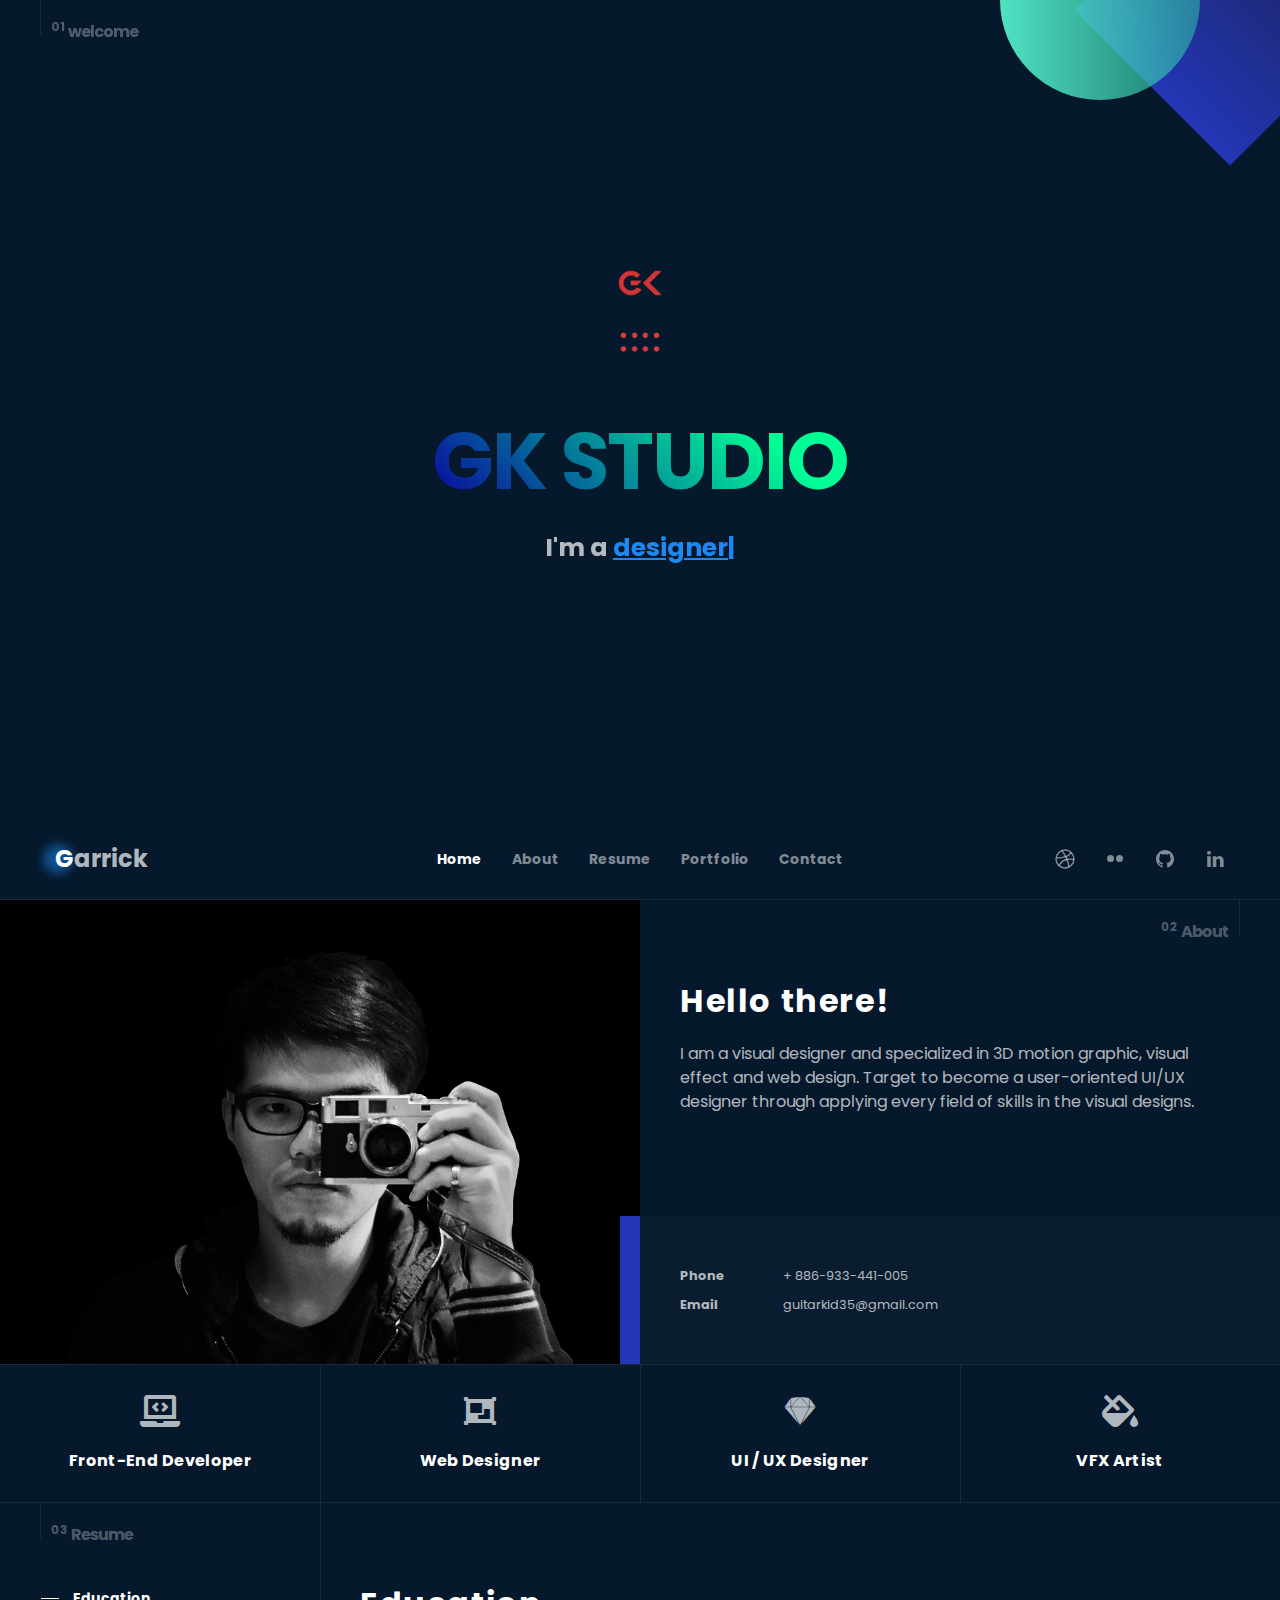
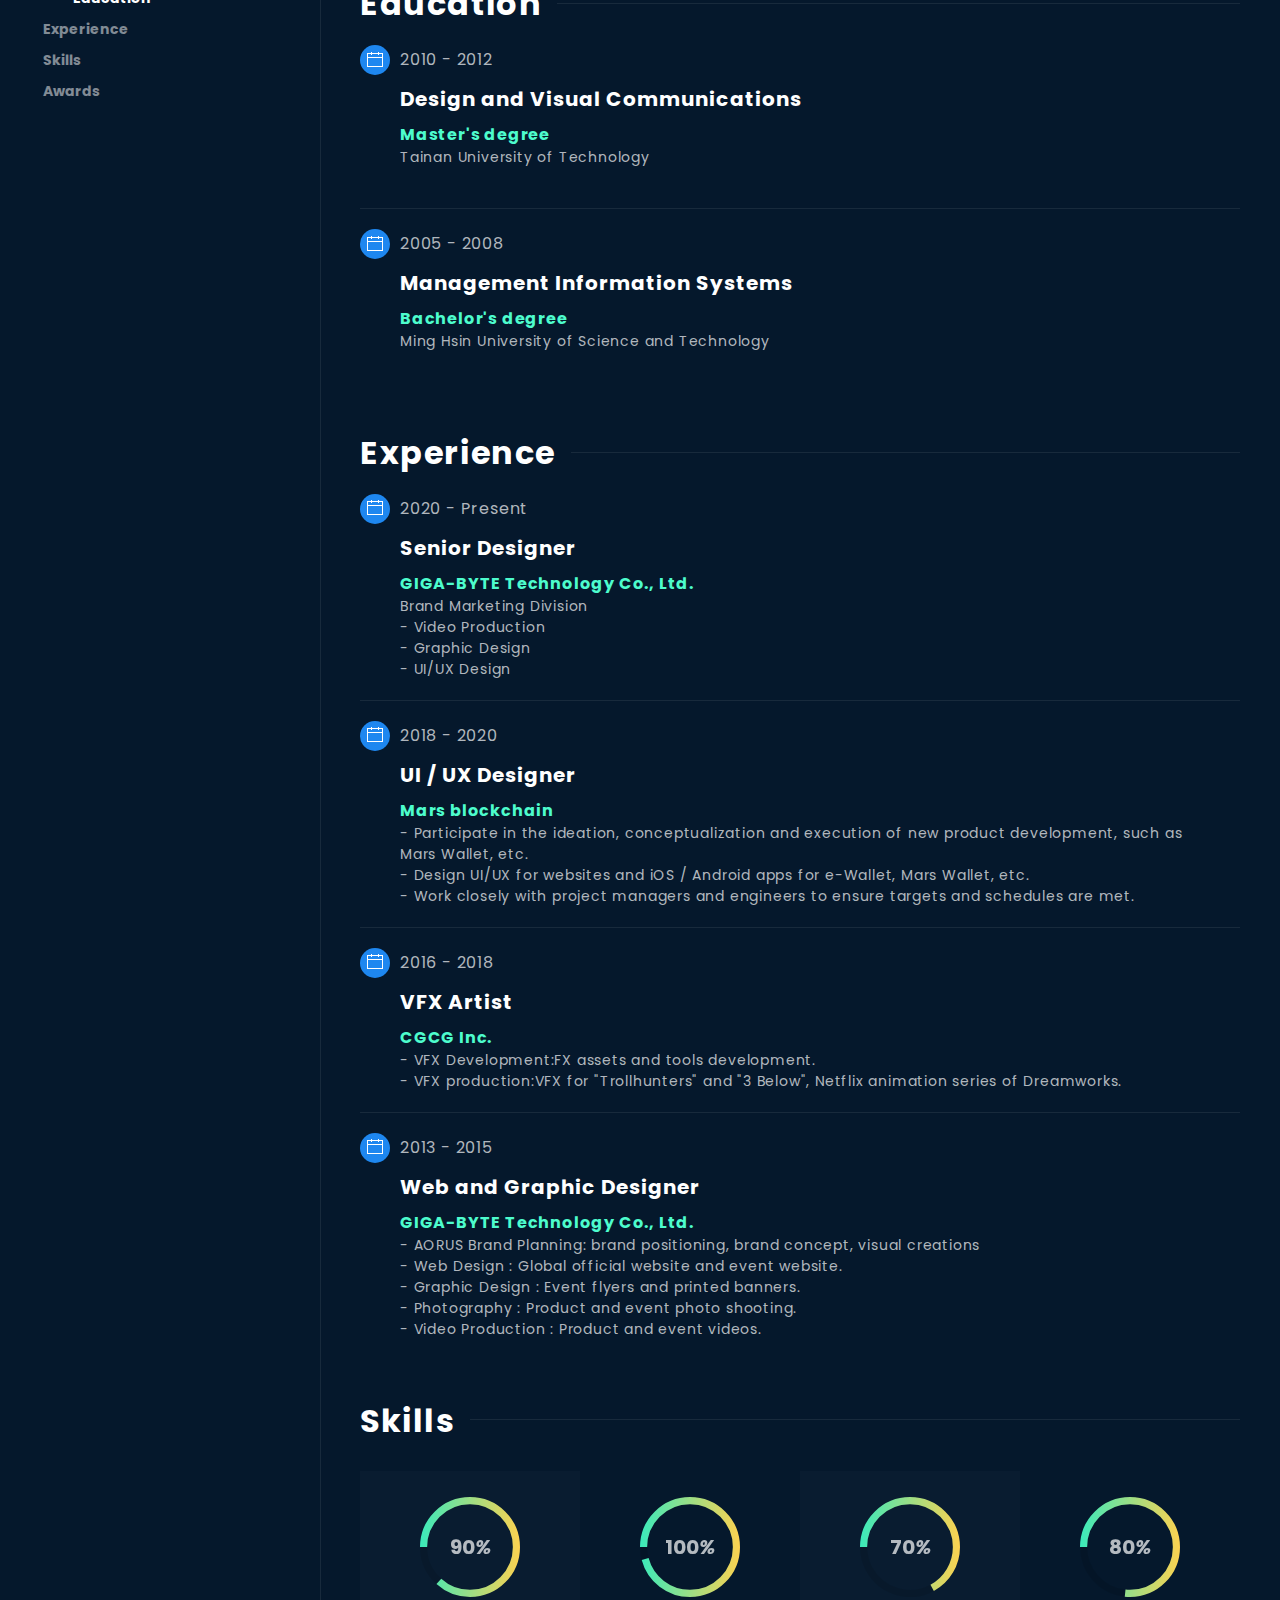
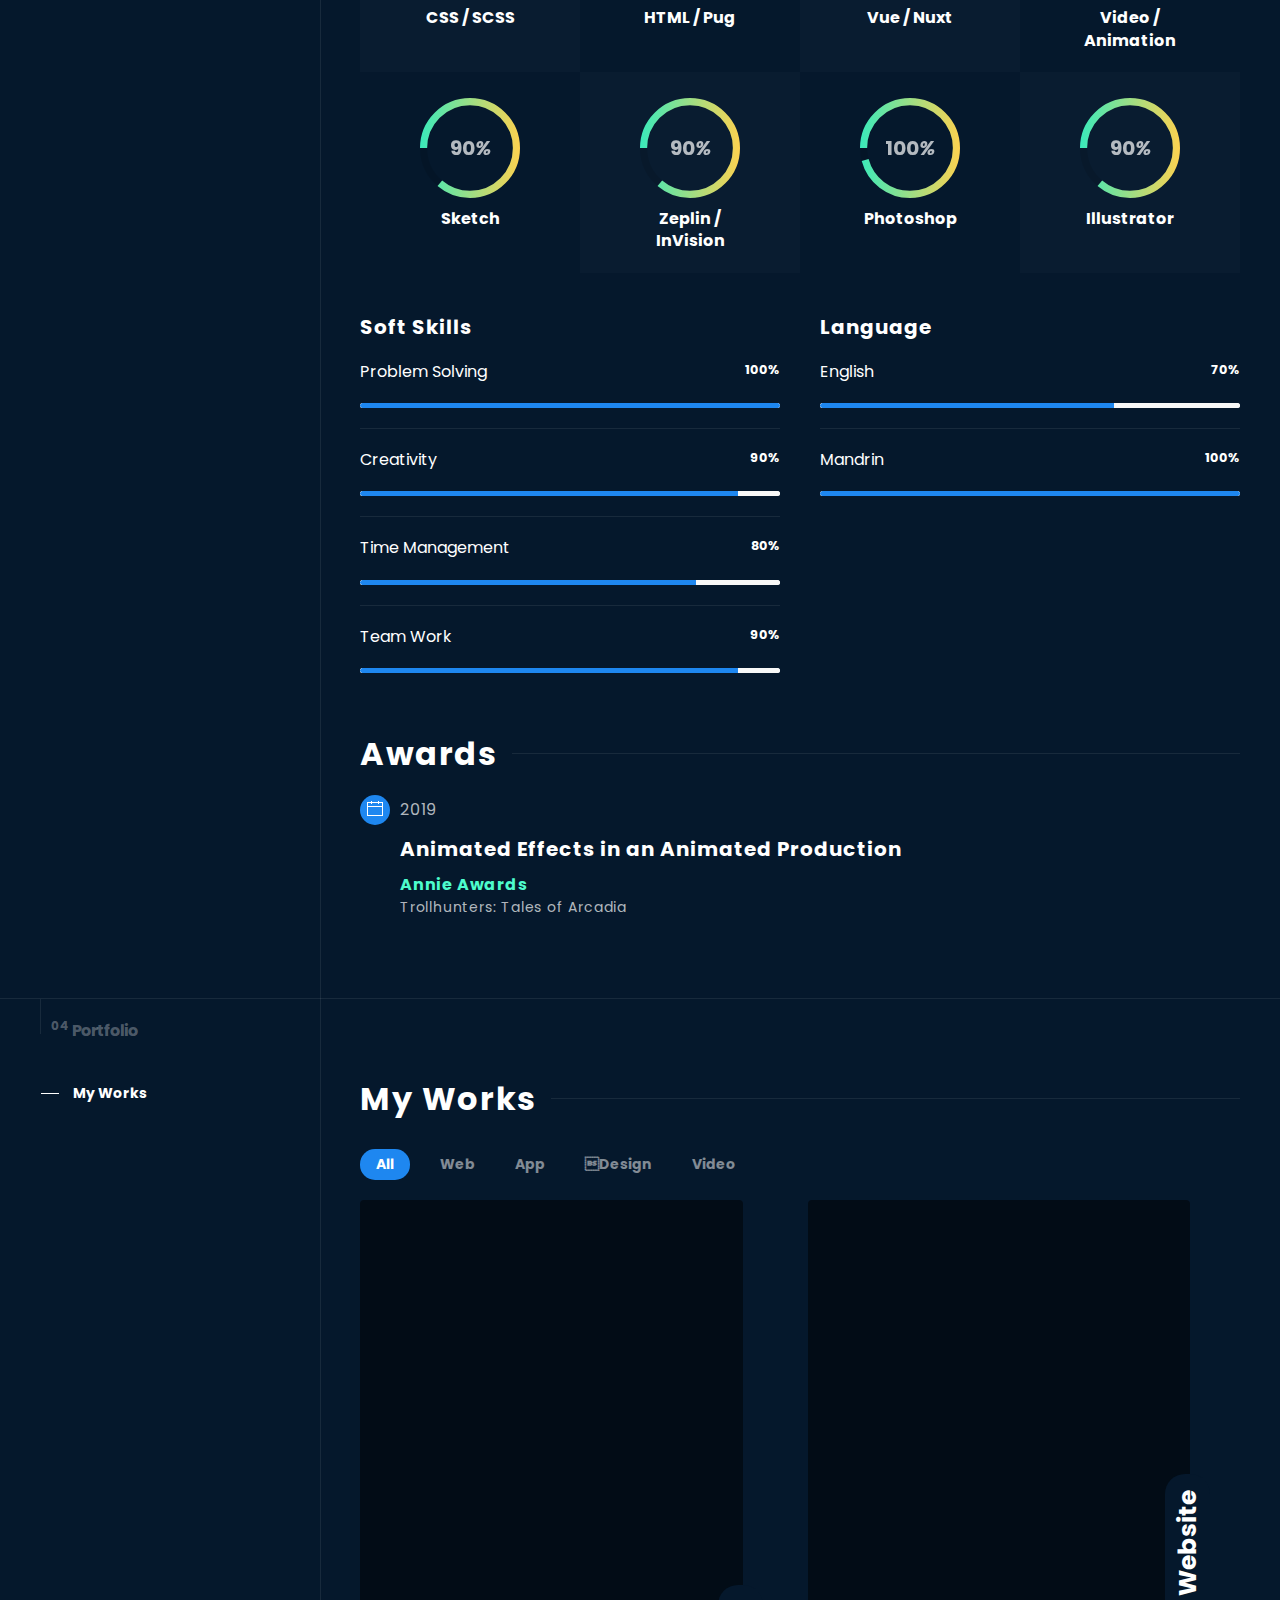
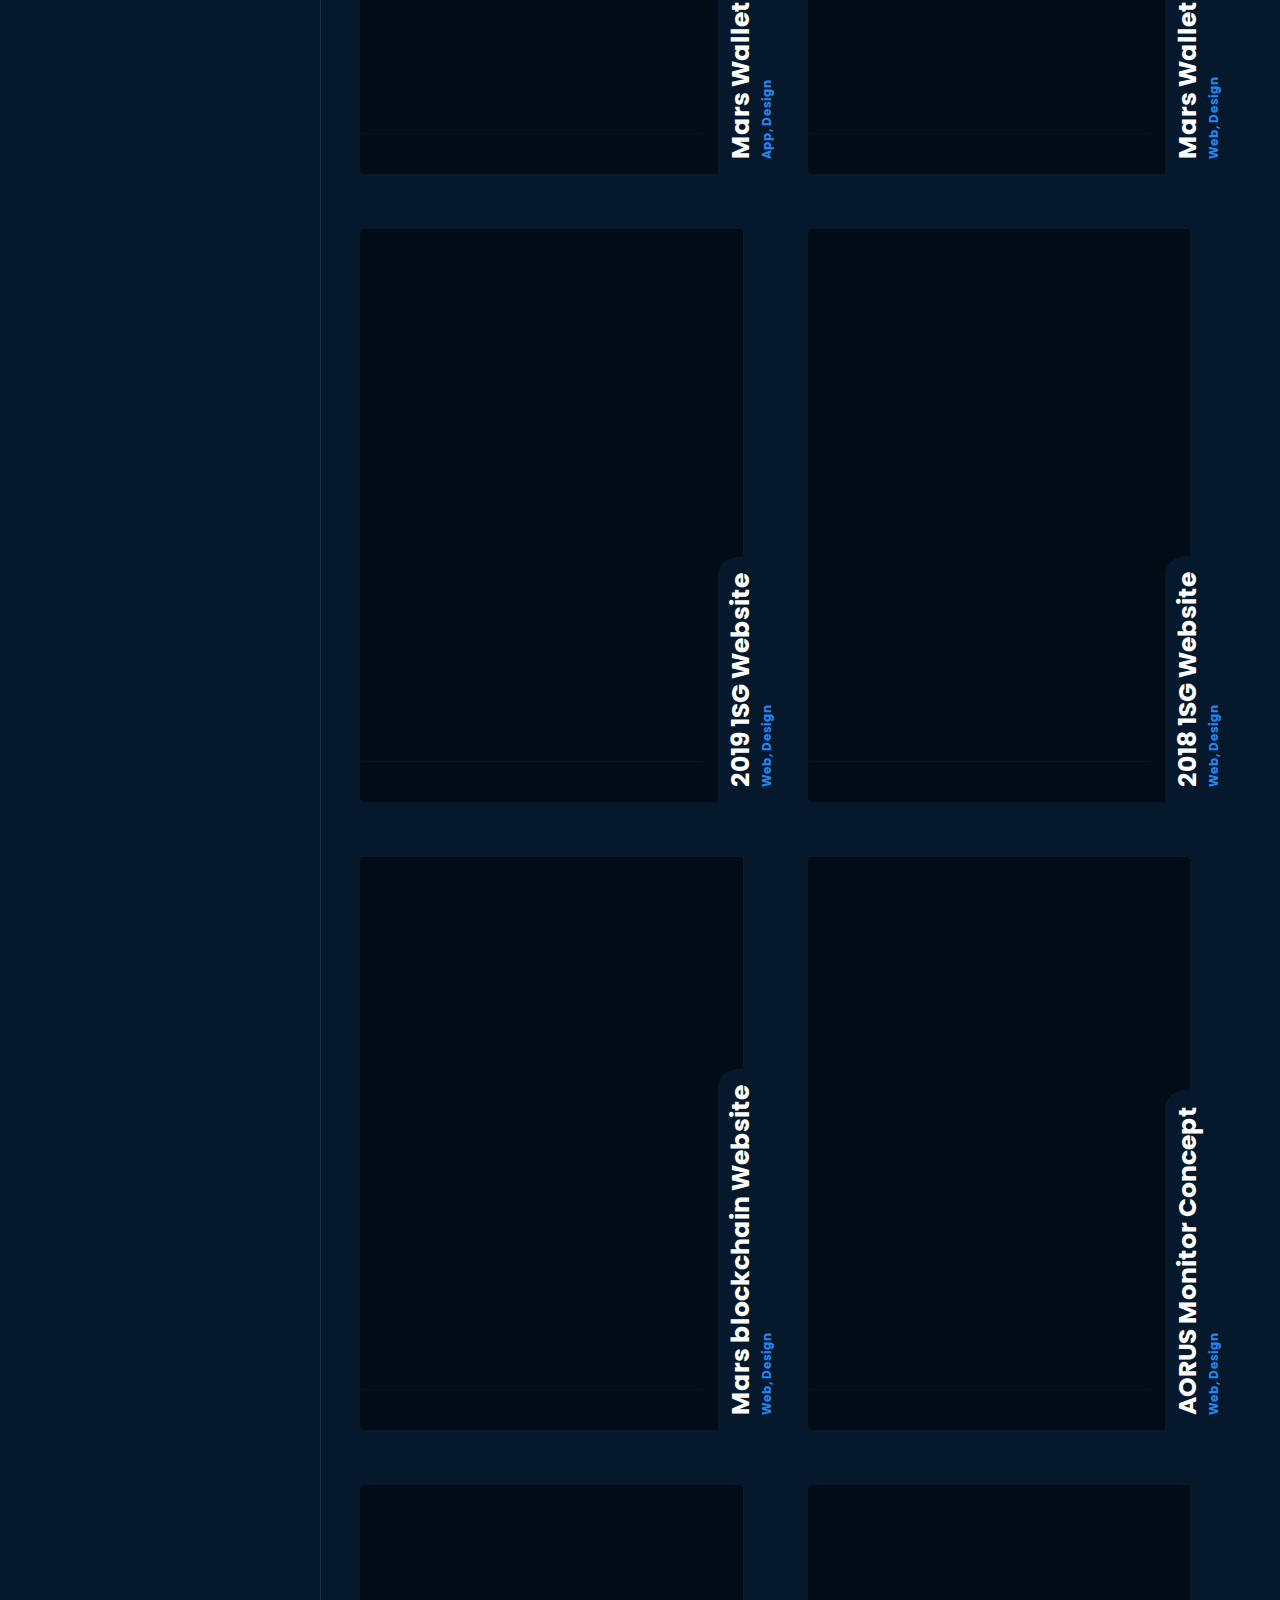
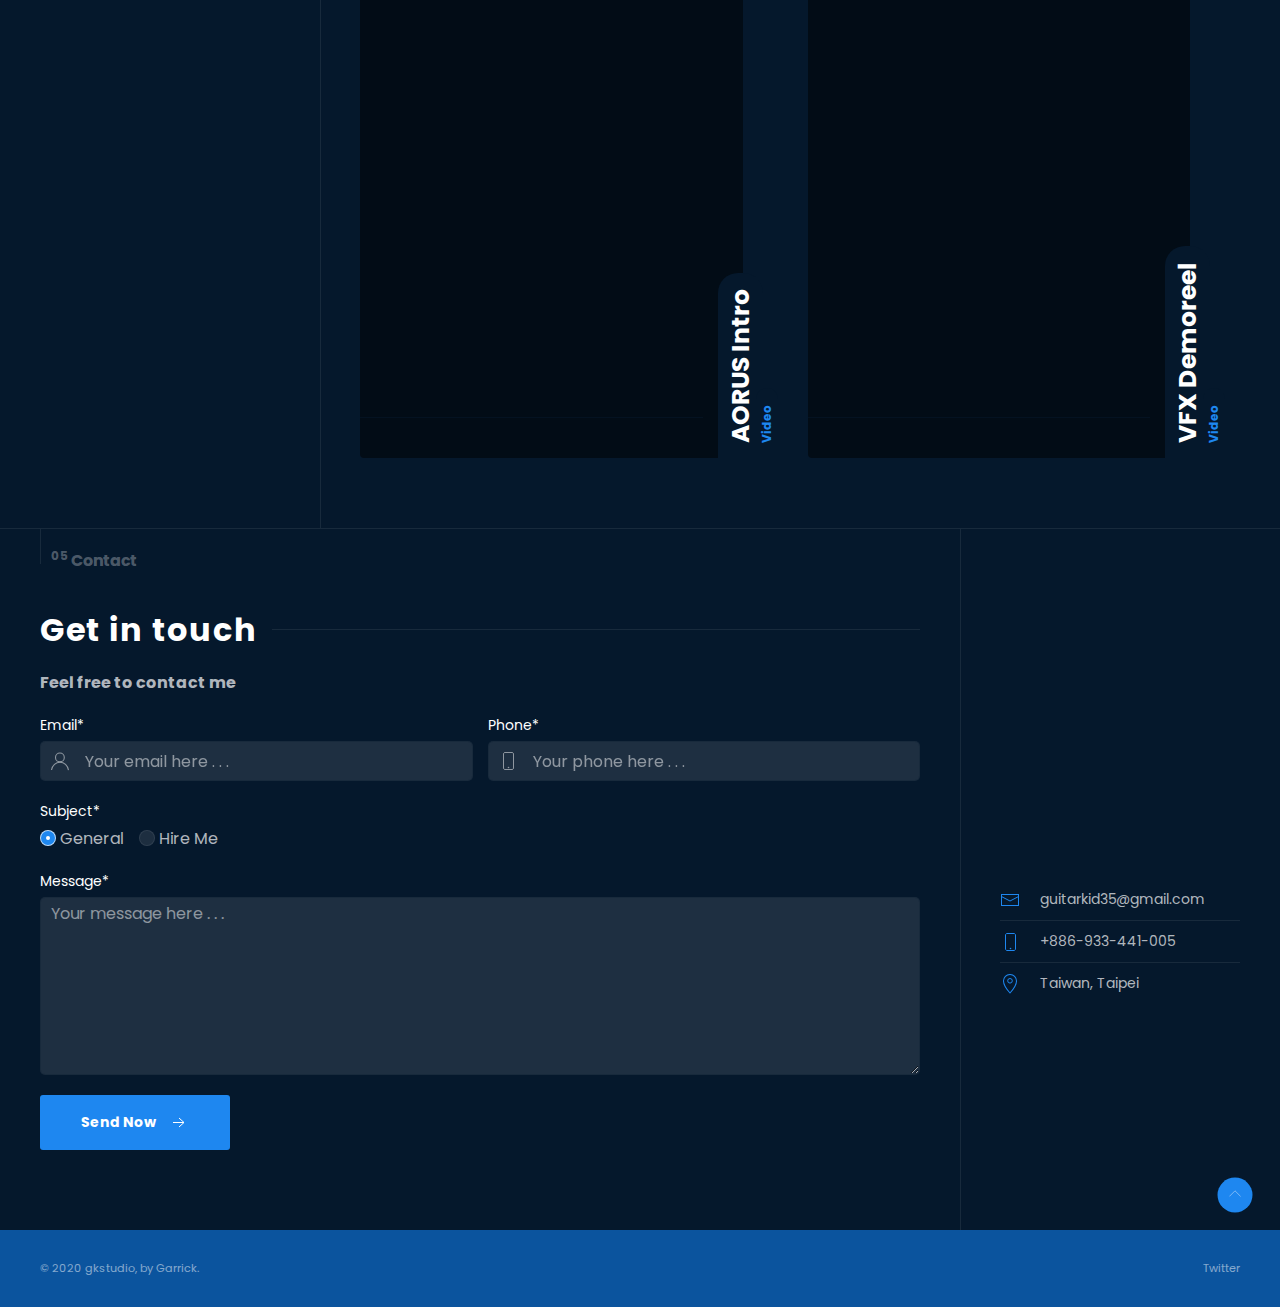
==== commit c5ba8d61: "fix: footer year" ====
--- a/index.html
+++ b/index.html
@@ -885,7 +885,7 @@
       <div class="uk-container">
         <div data-uk-grid class="uk-child-width-1-2@s">
           <div class="uk-margin-remove uk-text-left@s">
-            &copy; 2019 gkstudio, by Garrick.
+            &copy; 2020 gkstudio, by Garrick.
           </div>
           <div class="uk-margin-remove uk-text-right@s">
             <div class="yb-footer-social">
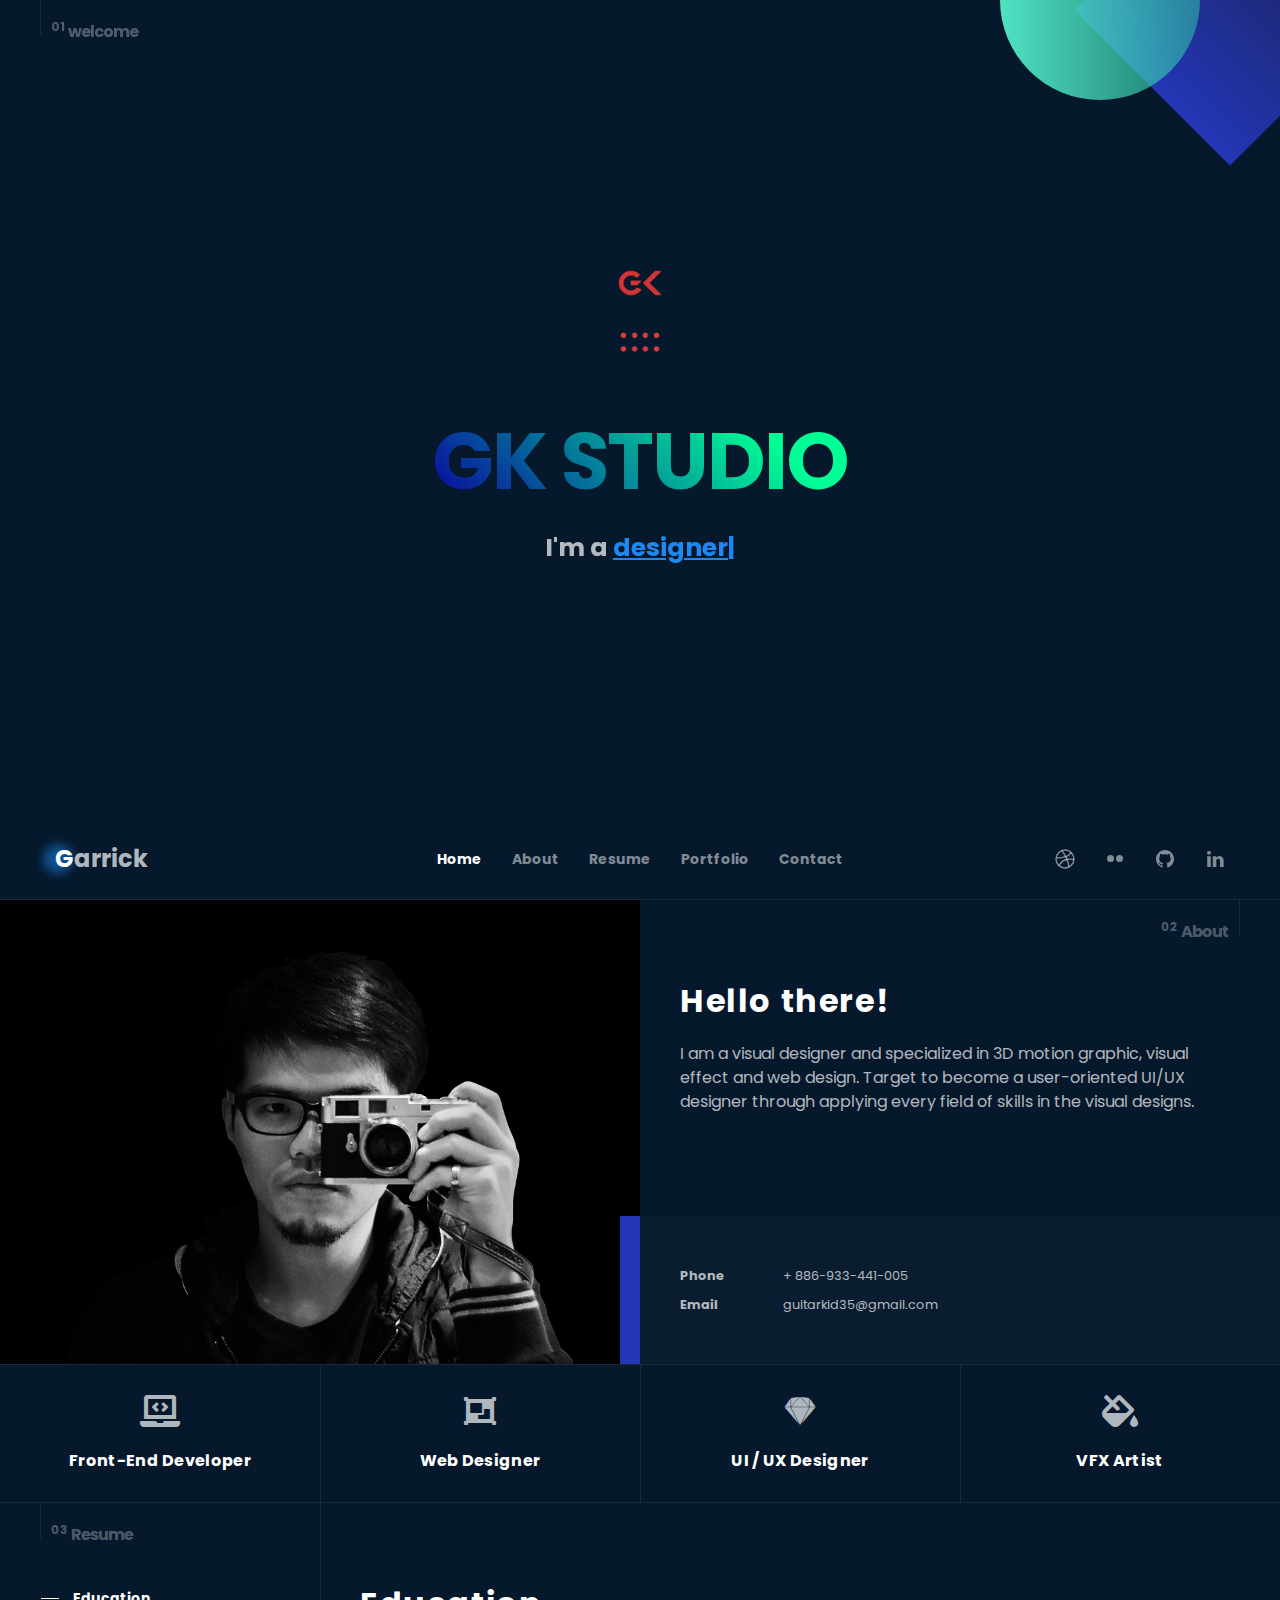
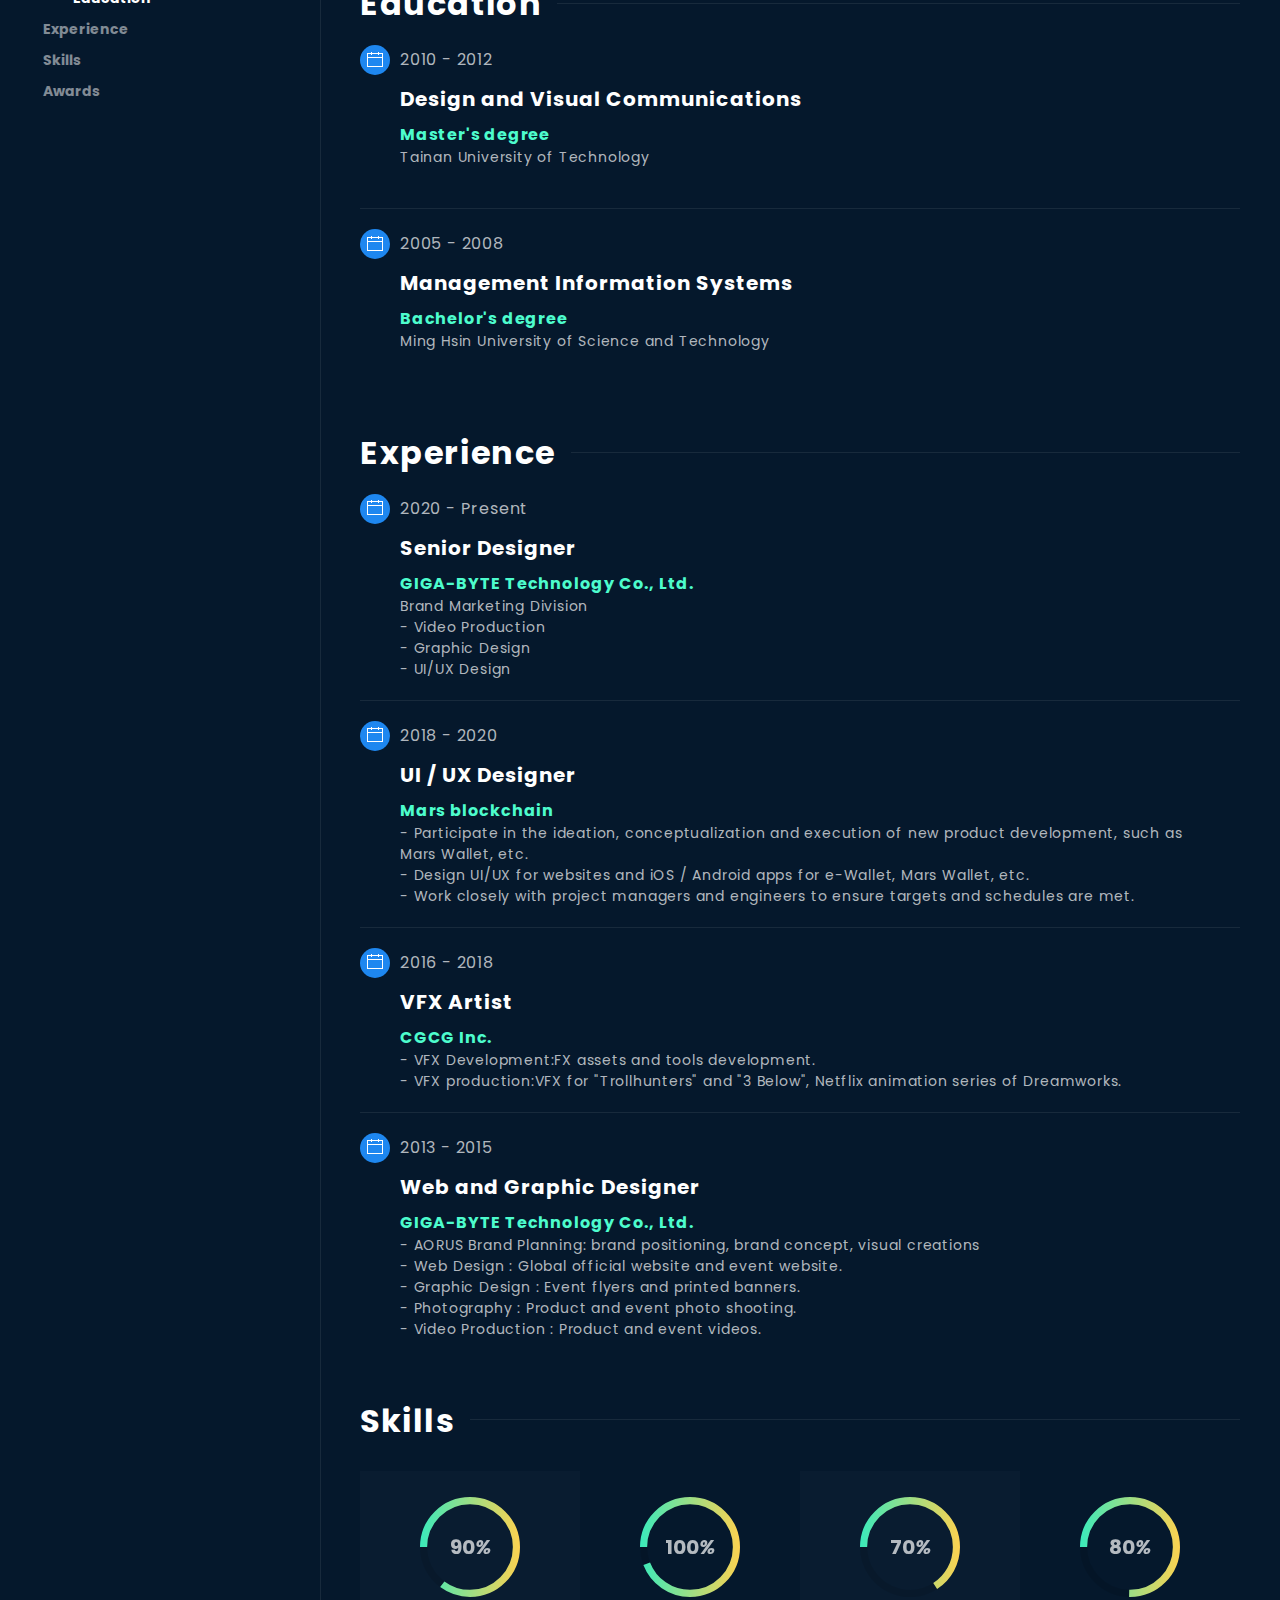
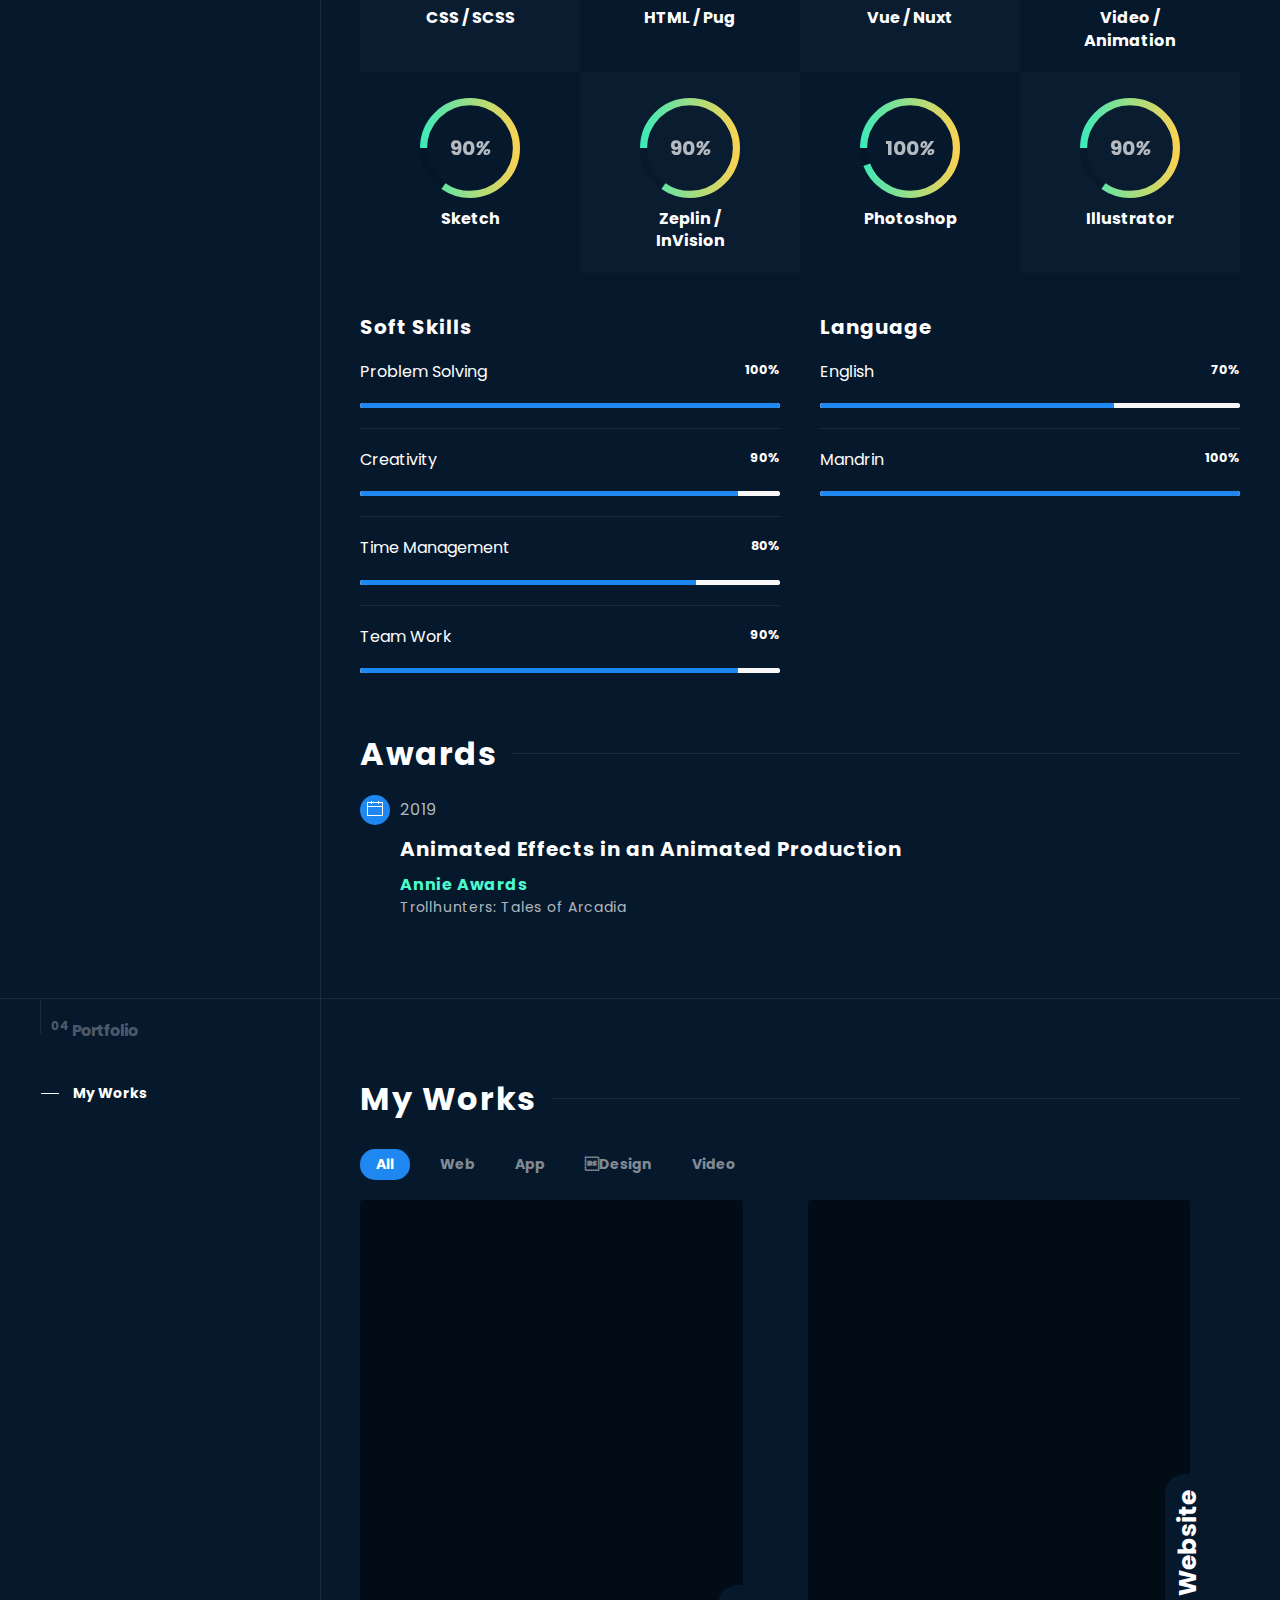
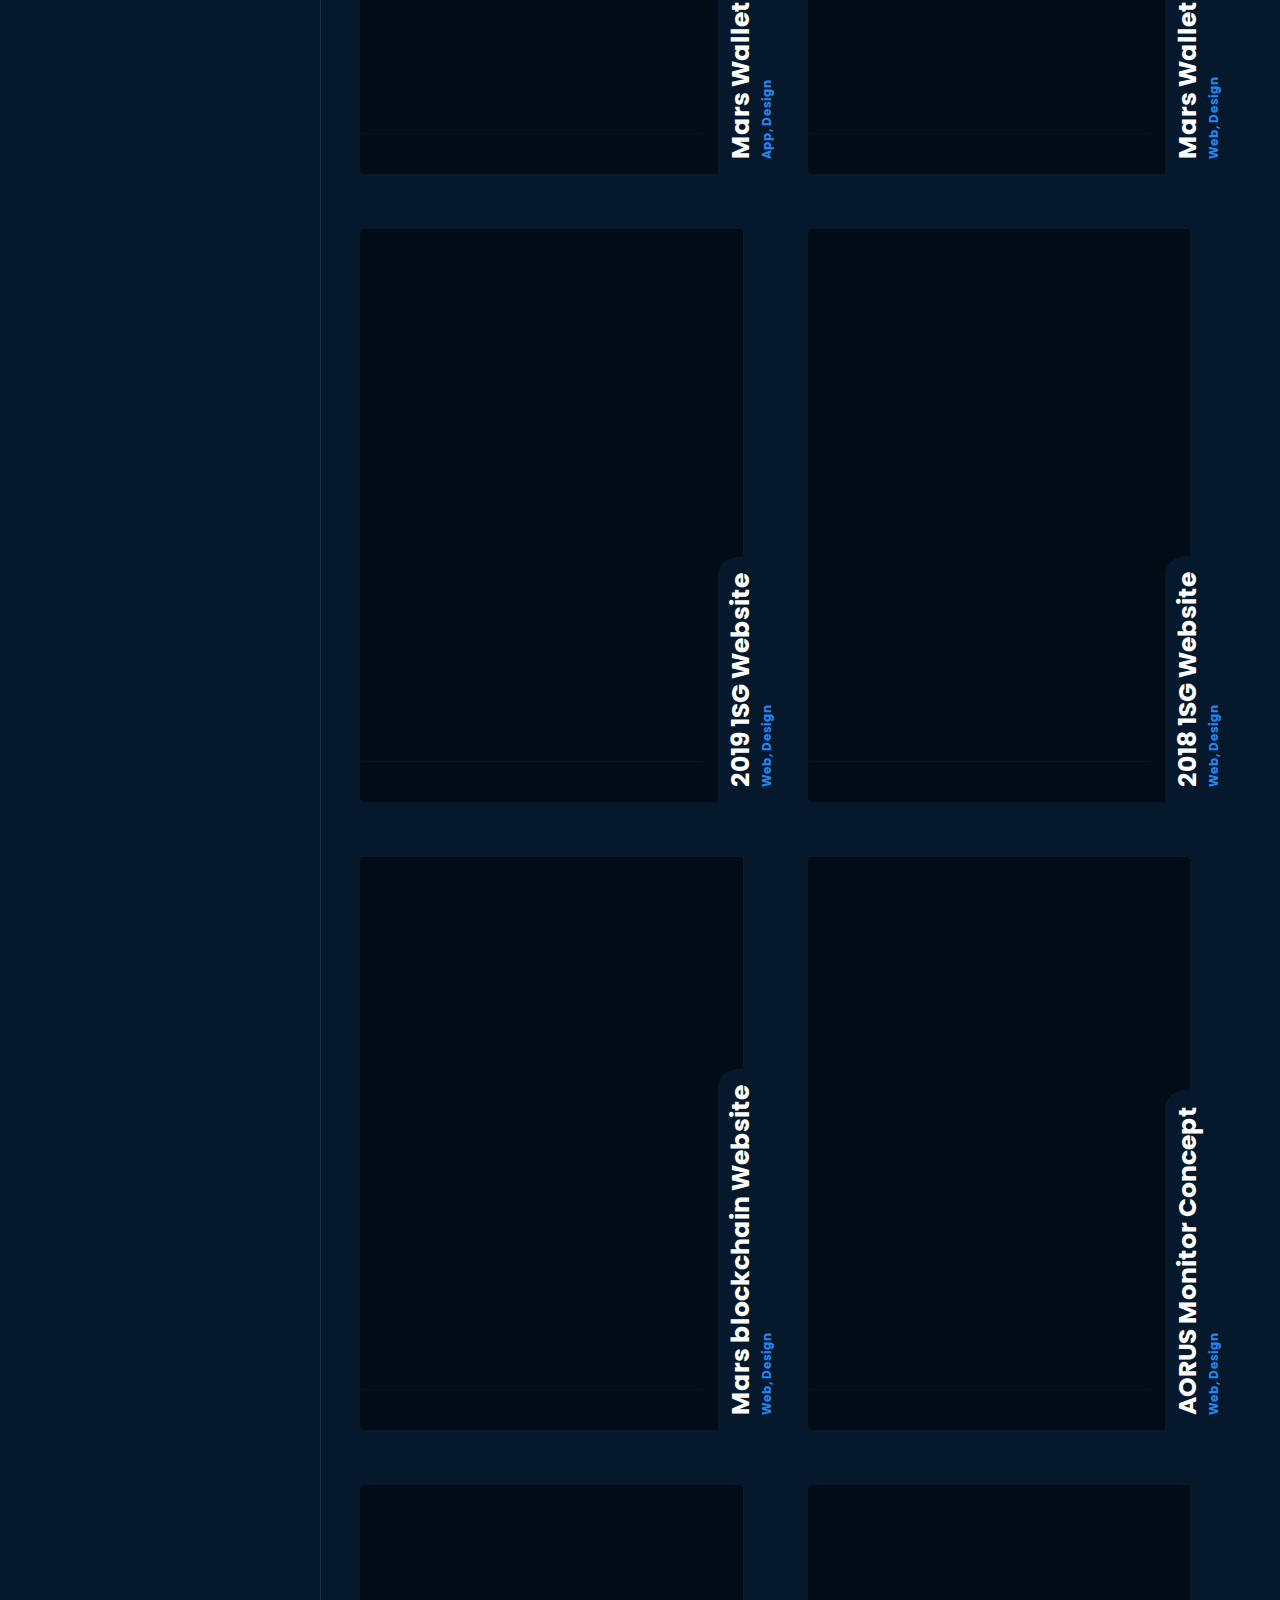
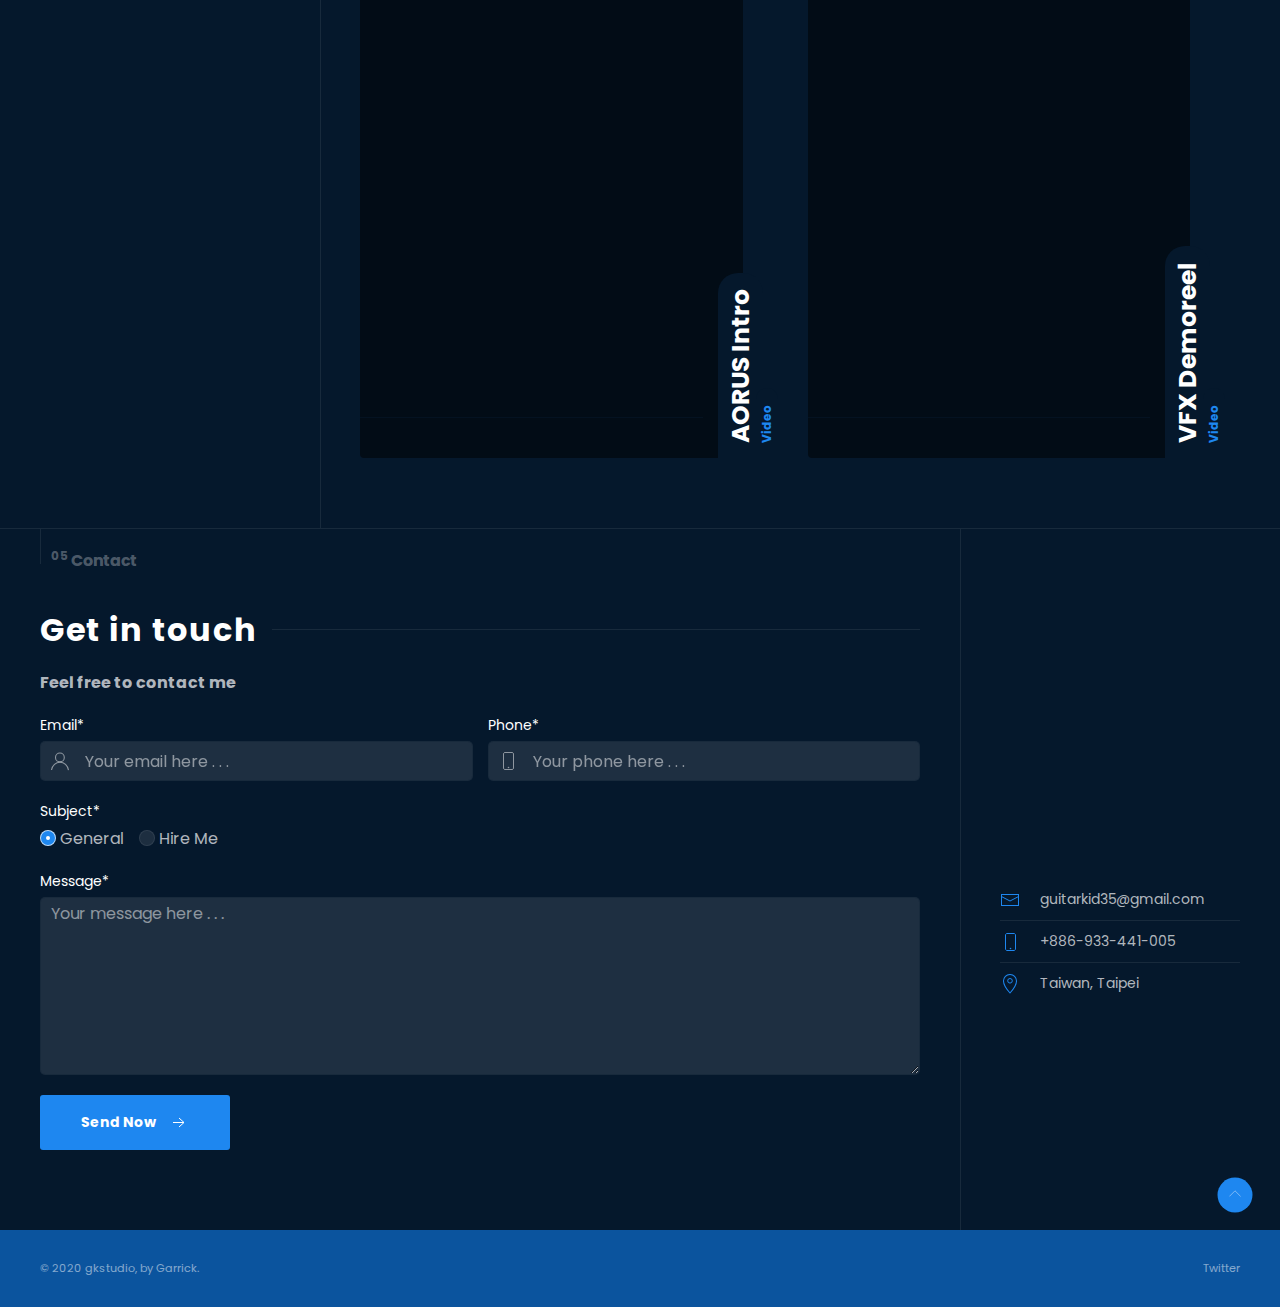
==== commit 2e4ba47e: "fix: change title" ====
--- a/index.html
+++ b/index.html
@@ -3,7 +3,7 @@
 
 <head>
   <title>
-    GK - 2019
+    GK - 2020
   </title>
   <meta charset="utf-8" />
   <meta name="viewport" content="width=device-width, initial-scale=1" />
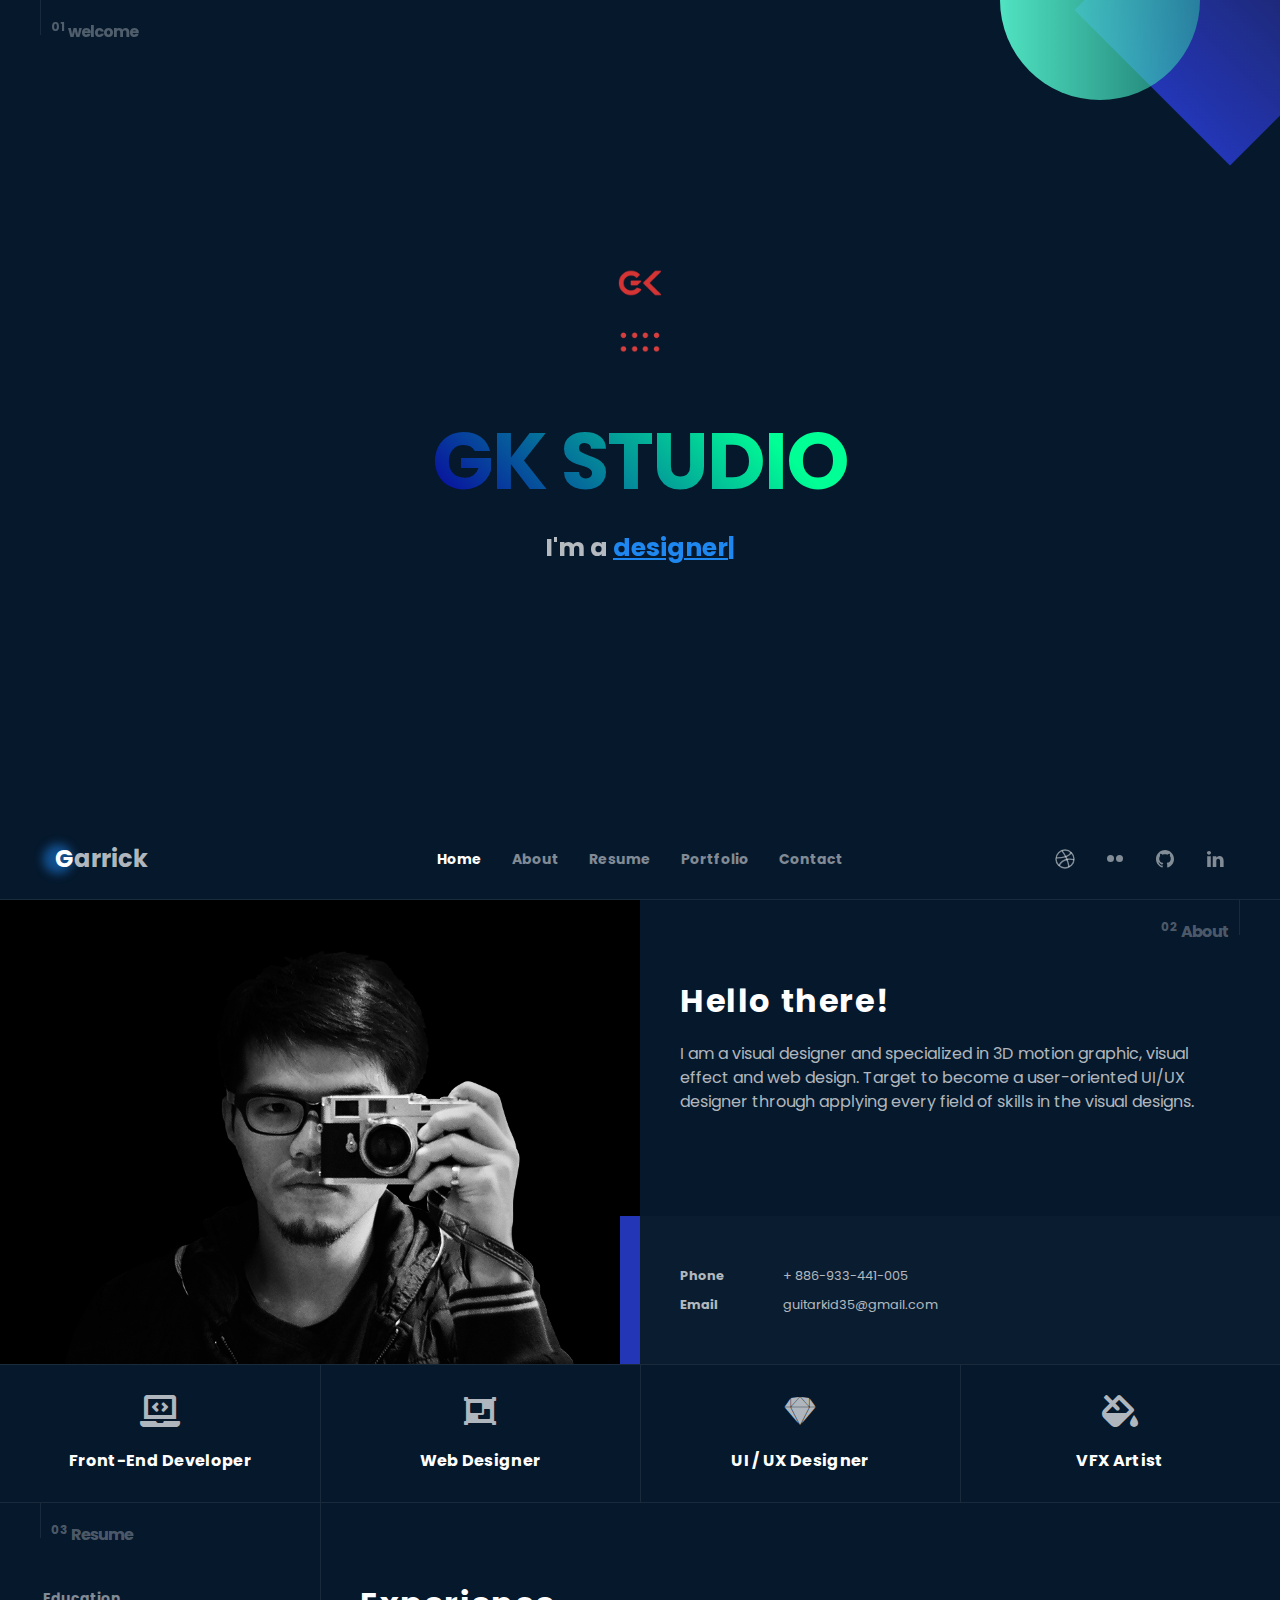
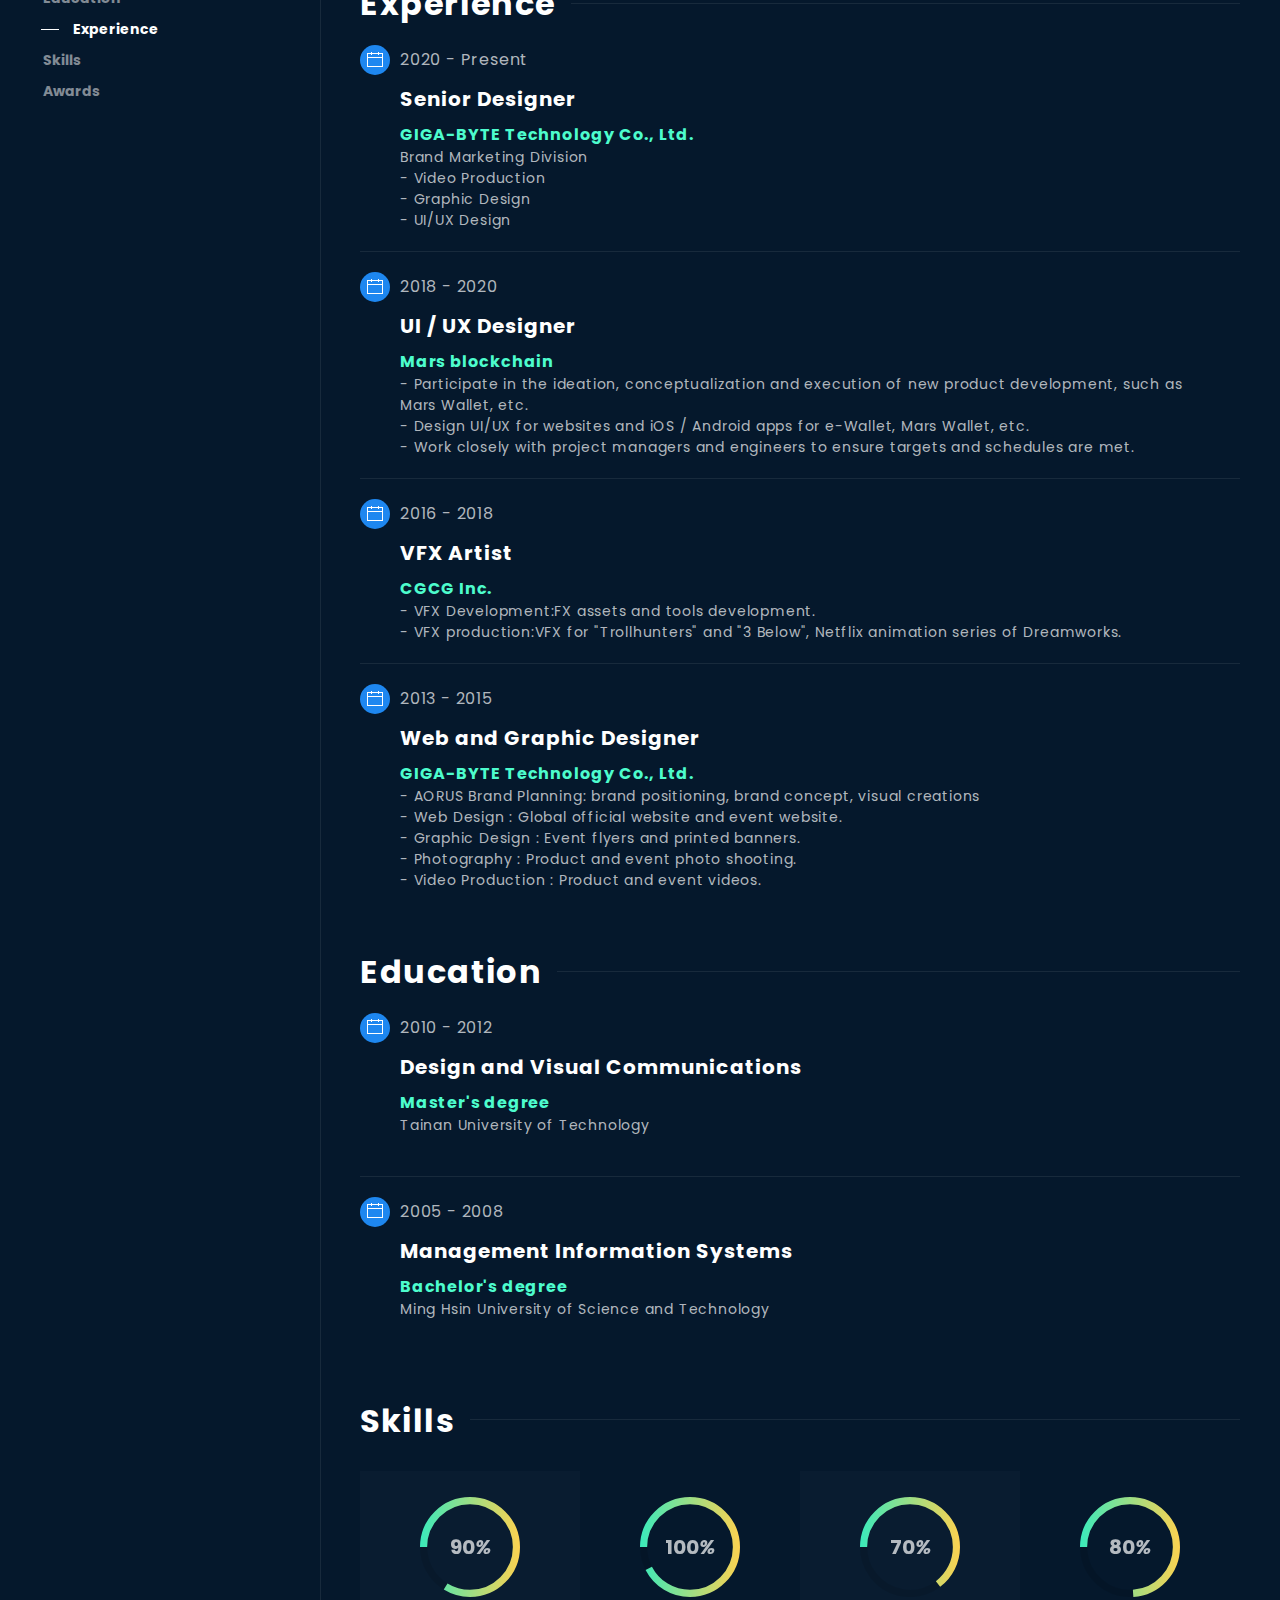
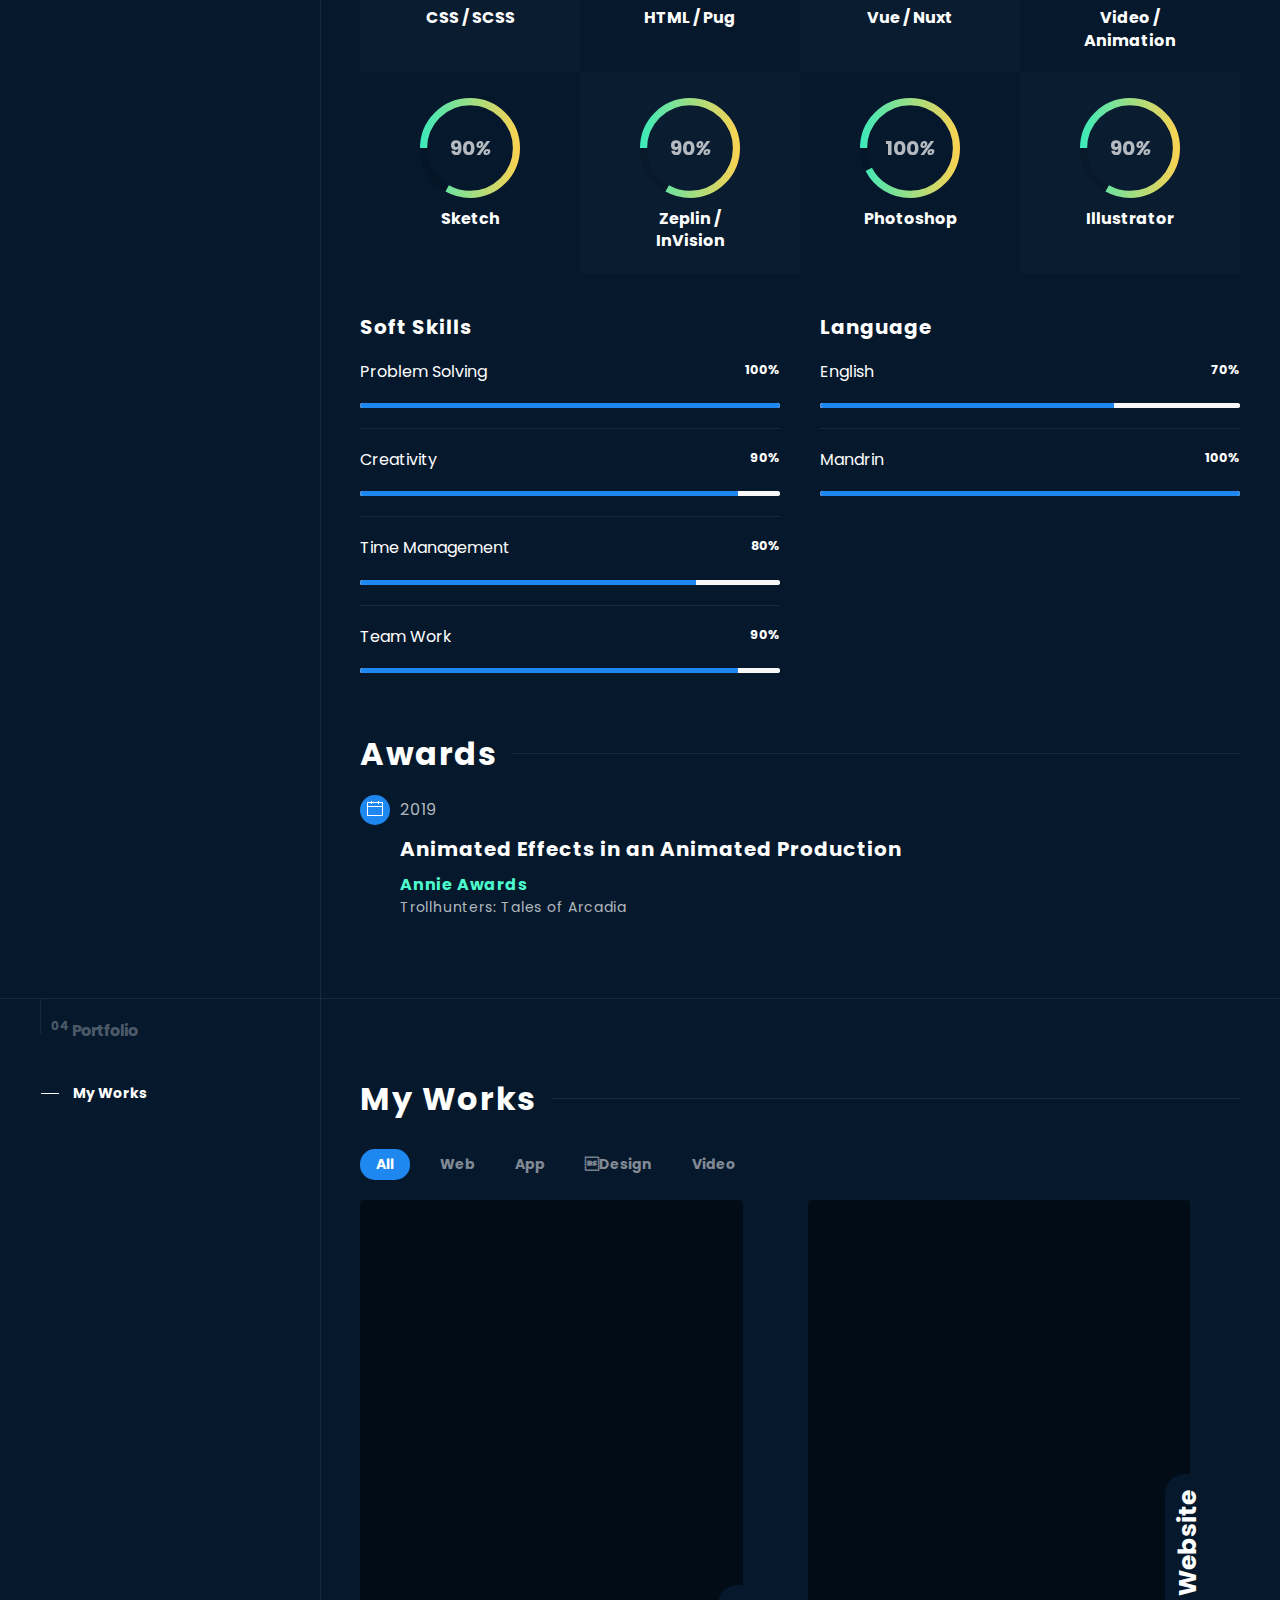
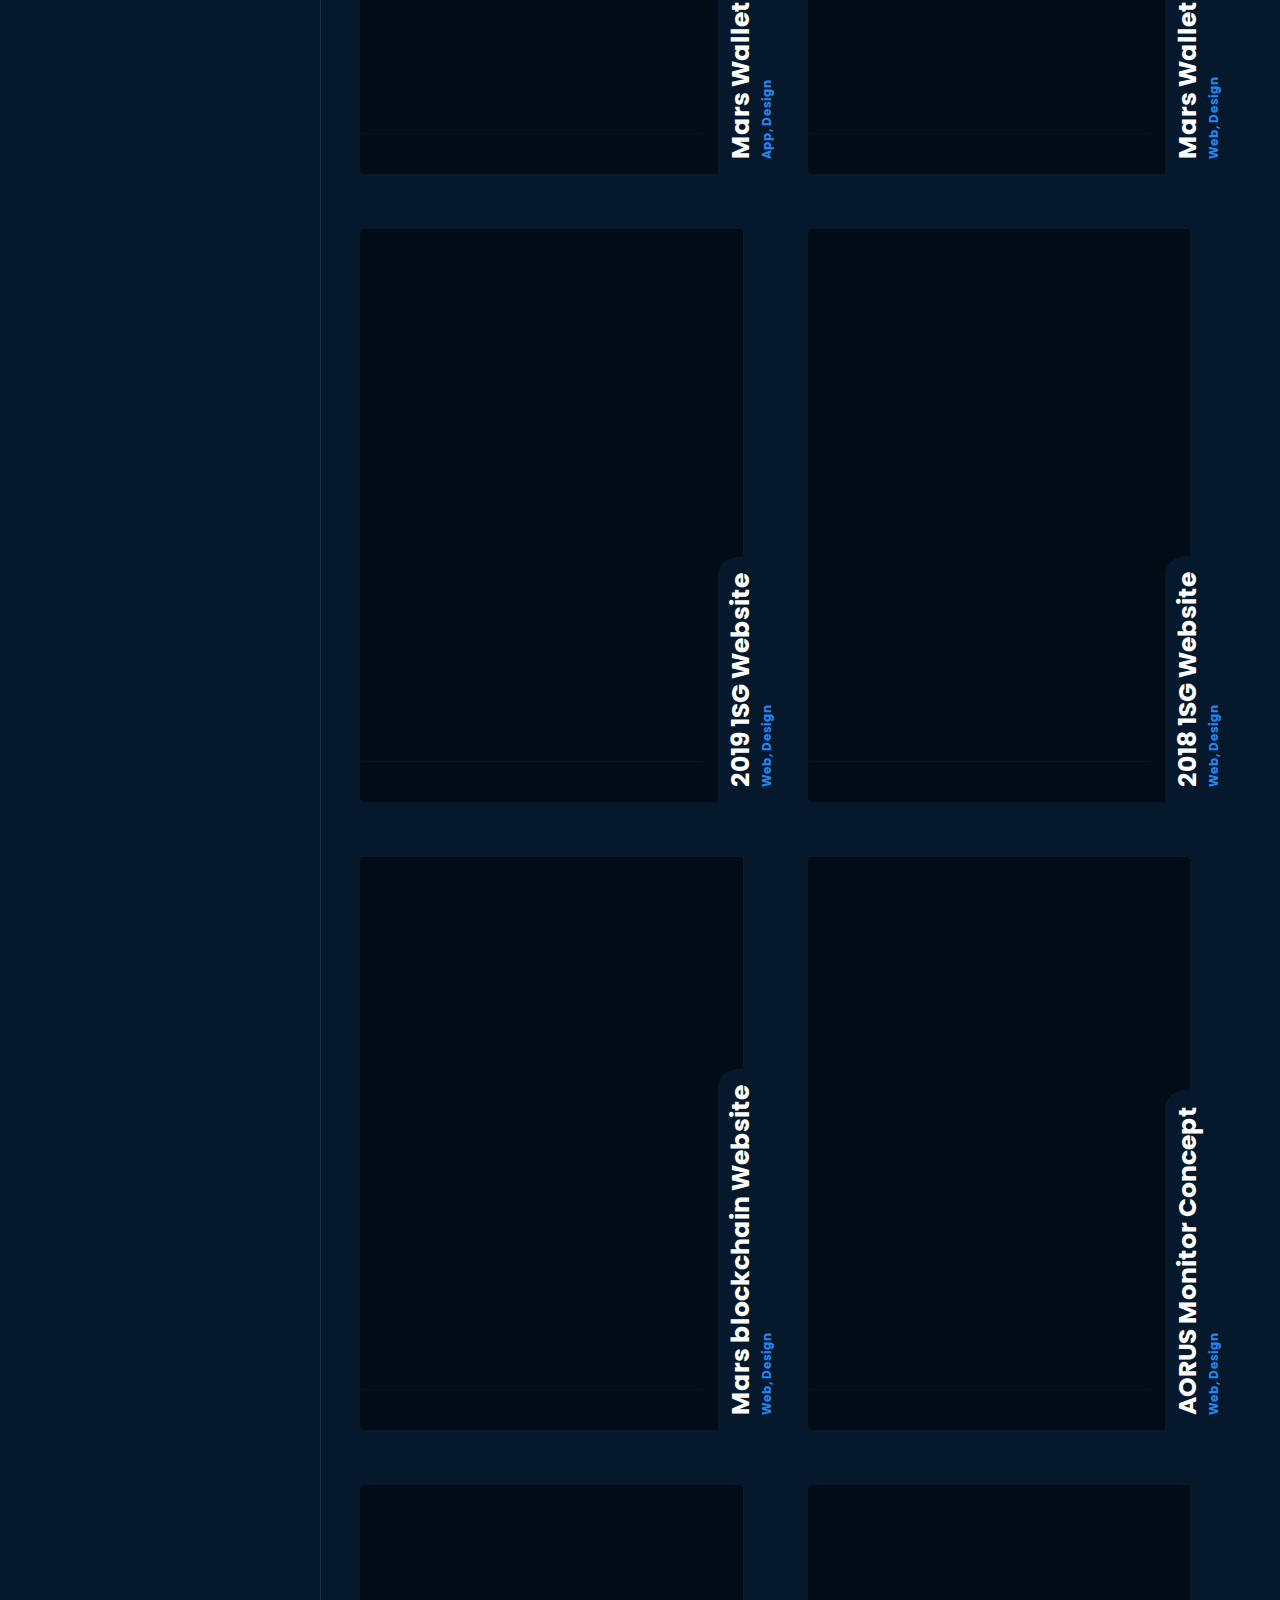
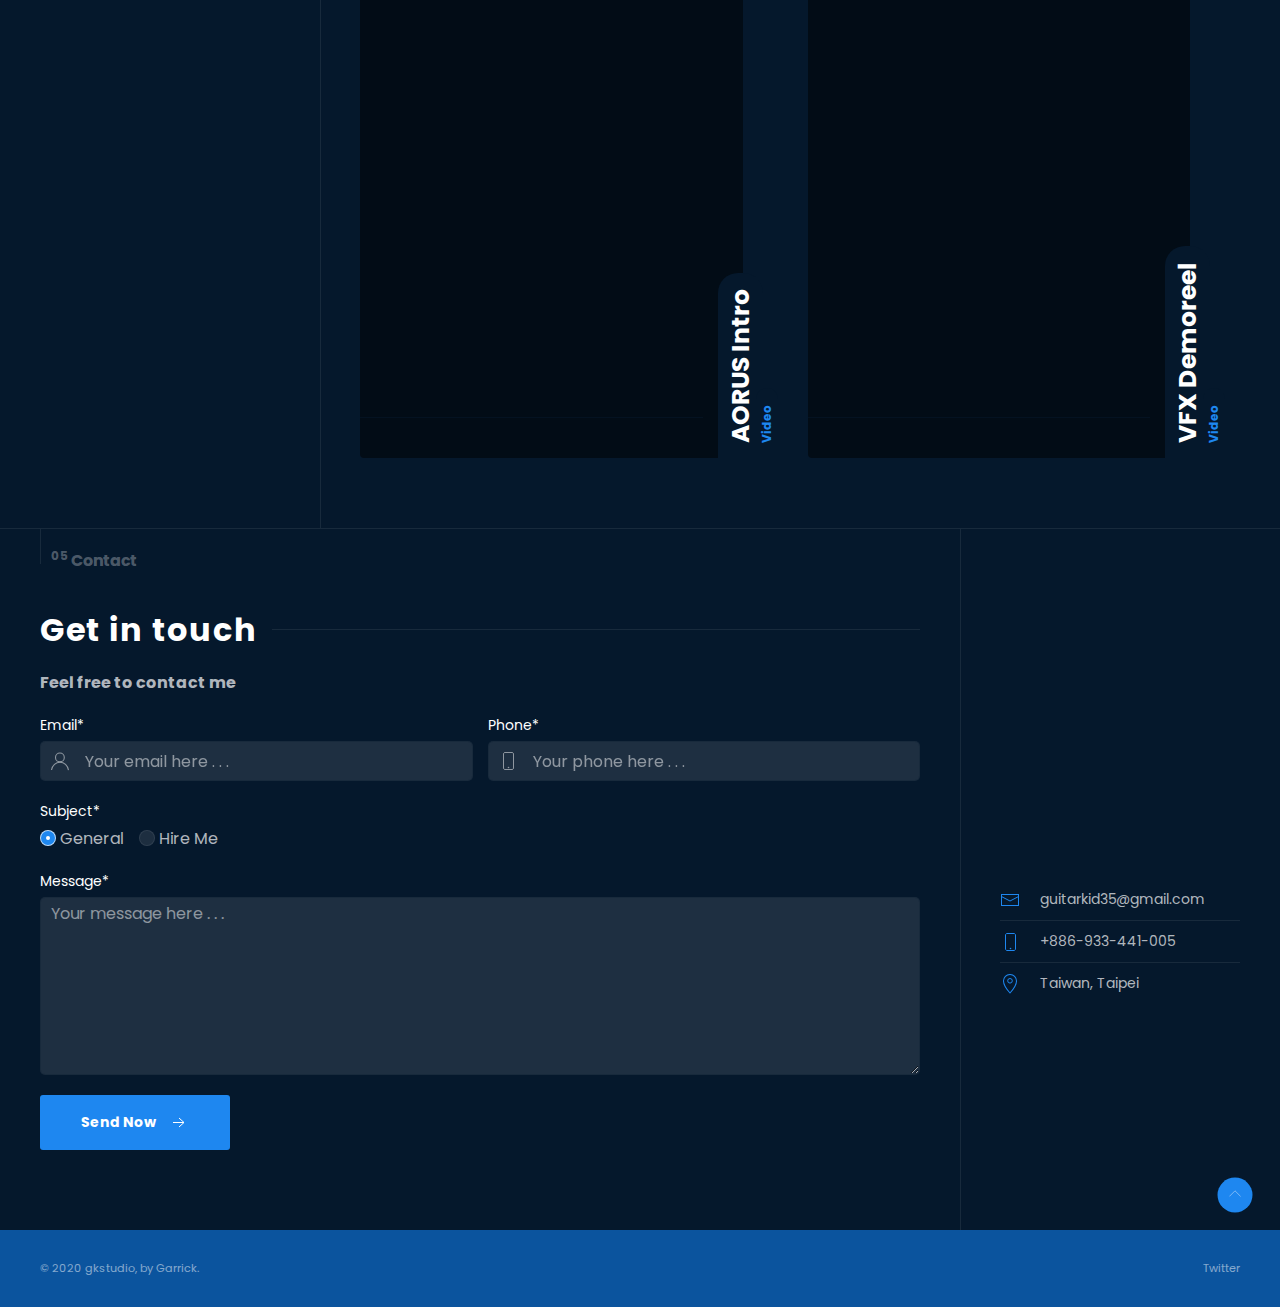
==== commit 6c9db5e5: "fix: change experience" ====
--- a/index.html
+++ b/index.html
@@ -255,6 +255,85 @@
           </div>
           <div class="uk-width-expand@s yb-section-padding-top">
             <div>
+              <h2 class="yb-section-title  uk-heading-line " id="experience">
+                <span>Experience</span>
+              </h2>
+              <div class="yb-resume-list">
+                <ul class="uk-list uk-list-large uk-list-divider">
+                  <li>
+                    <div class="yb-resume-item">
+                      <div class="yb-resume-item-date">
+                        <div class="yb-resume-item-date-icon"> <span data-uk-icon="calendar"></span></div>
+                        <div class="yb-resume-item-date-text"><span>2020 - Present</span></div>
+                      </div>
+                      <h4 class="yb-section-title">Senior Designer</h4>
+                      <strong class="yb-resume-item-subtitle">GIGA-BYTE Technology Co., Ltd.</strong>
+                      <div class="uk-text-small">
+                        <ul class="yb-left-0">
+                          <li>Brand Marketing Division</li>
+                          <li>- Video Production</li>
+                          <li>- Graphic Design</li>
+                          <li>- UI/UX Design</li>
+                        </ul>
+                      </div>
+                    </div>
+                  </li>
+                  <li>
+                    <div class="yb-resume-item">
+                      <div class="yb-resume-item-date">
+                        <div class="yb-resume-item-date-icon"> <span data-uk-icon="calendar"></span></div>
+                        <div class="yb-resume-item-date-text"><span>2018 - 2020</span></div>
+                      </div>
+                      <h4 class="yb-section-title">UI / UX Designer</h4>
+                      <strong class="yb-resume-item-subtitle">Mars blockchain</strong>
+                      <div class="uk-text-small">
+                        <ul class="yb-left-0">
+                          <li>- Participate in the ideation, conceptualization and execution of new product development, such as Mars Wallet, etc.</li>
+                          <li>- Design UI/UX for websites and iOS / Android apps for e-Wallet, Mars Wallet, etc.</li>
+                          <li>- Work closely with project managers and engineers to ensure targets and schedules are met.</li>
+                        </ul>
+                      </div>
+                    </div>
+                  </li>
+                  <li>
+                    <div class="yb-resume-item">
+                      <div class="yb-resume-item-date">
+                        <div class="yb-resume-item-date-icon"> <span data-uk-icon="calendar"></span></div>
+                        <div class="yb-resume-item-date-text"><span>2016 - 2018</span></div>
+                      </div>
+                      <h4 class="yb-section-title">VFX Artist</h4>
+                      <strong class="yb-resume-item-subtitle">CGCG Inc.</strong>
+                      <div class="uk-text-small">
+                        <ul class="yb-left-0">
+                          <li>- VFX Development:FX assets and tools development.</li>
+                          <li>- VFX production:VFX for "Trollhunters" and "3 Below", Netflix animation series of Dreamworks.</li>
+                        </ul>
+                      </div>
+                    </div>
+                  </li>
+                  <li>
+                    <div class="yb-resume-item">
+                      <div class="yb-resume-item-date">
+                        <div class="yb-resume-item-date-icon"> <span data-uk-icon="calendar"></span></div>
+                        <div class="yb-resume-item-date-text"><span>2013 - 2015</span></div>
+                      </div>
+                      <h4 class="yb-section-title">Web and Graphic Designer</h4>
+                      <strong class="yb-resume-item-subtitle">GIGA-BYTE Technology Co., Ltd.</strong>
+                      <div class="uk-text-small">
+                        <ul class="yb-left-0">
+                          <li>- AORUS Brand Planning: brand positioning, brand concept, visual creations</li>
+                          <li>- Web Design : Global official website and event website.</li>
+                          <li>- Graphic Design : Event flyers and printed banners.</li>
+                          <li>- Photography : Product and event photo shooting.</li>
+                          <li>- Video Production : Product and event videos.</li>
+                        </ul>
+                      </div>
+                    </div>
+                  </li>
+                </ul>
+              </div>
+            </div>
+            <div>
               <h2 class="yb-section-title uk-heading-line" id="education">
                 <span>Education</span>
               </h2>
@@ -283,85 +362,6 @@
                       <strong class="yb-resume-item-subtitle ">Bachelor's degree</strong>
                       <div class="uk-text-small">
                         <p>Ming Hsin University of Science and Technology</p>
-                      </div>
-                    </div>
-                  </li>
-                </ul>
-              </div>
-            </div>
-            <div>
-              <h2 class="yb-section-title  uk-heading-line " id="experience">
-                <span>Experience</span>
-              </h2>
-              <div class="yb-resume-list">
-                <ul class="uk-list uk-list-large uk-list-divider">
-                  <li>
-                    <div class="yb-resume-item">
-                      <div class="yb-resume-item-date">
-                        <div class="yb-resume-item-date-icon"> <span data-uk-icon="calendar"></span></div>
-                        <div class="yb-resume-item-date-text"><span>2020 - Present</span></div>
-                      </div>
-                      <h4 class="yb-section-title">Senior Designer</h4>
-                      <strong class="yb-resume-item-subtitle">GIGA-BYTE Technology Co., Ltd.</strong>
-                      <div class="uk-text-small">
-                        <ul class="yb-left-0">
-                          <li>Brand Marketing Division</li>
-                          <li>- Video Production</li>
-                          <li>- Graphic Design</li>
-                          <li>- UI/UX Design</li>
-                        </ul>
-                      </div>
-                    </div>
-                  </li>
-                  <li>
-                    <div class="yb-resume-item">
-                      <div class="yb-resume-item-date">
-                        <div class="yb-resume-item-date-icon"> <span data-uk-icon="calendar"></span></div>
-                        <div class="yb-resume-item-date-text"><span>2018 - 2020</span></div>
-                      </div>
-                      <h4 class="yb-section-title">UI / UX Designer</h4>
-                      <strong class="yb-resume-item-subtitle">Mars blockchain</strong>
-                      <div class="uk-text-small">
-                        <ul class="yb-left-0">
-                          <li>- Participate in the ideation, conceptualization and execution of new product development, such as Mars Wallet, etc.</li>
-                          <li>- Design UI/UX for websites and iOS / Android apps for e-Wallet, Mars Wallet, etc.</li>
-                          <li>- Work closely with project managers and engineers to ensure targets and schedules are met.</li>
-                        </ul>
-                      </div>
-                    </div>
-                  </li>
-                  <li>
-                    <div class="yb-resume-item">
-                      <div class="yb-resume-item-date">
-                        <div class="yb-resume-item-date-icon"> <span data-uk-icon="calendar"></span></div>
-                        <div class="yb-resume-item-date-text"><span>2016 - 2018</span></div>
-                      </div>
-                      <h4 class="yb-section-title">VFX Artist</h4>
-                      <strong class="yb-resume-item-subtitle">CGCG Inc.</strong>
-                      <div class="uk-text-small">
-                        <ul class="yb-left-0">
-                          <li>- VFX Development:FX assets and tools development.</li>
-                          <li>- VFX production:VFX for "Trollhunters" and "3 Below", Netflix animation series of Dreamworks.</li>
-                        </ul>
-                      </div>
-                    </div>
-                  </li>
-                  <li>
-                    <div class="yb-resume-item">
-                      <div class="yb-resume-item-date">
-                        <div class="yb-resume-item-date-icon"> <span data-uk-icon="calendar"></span></div>
-                        <div class="yb-resume-item-date-text"><span>2013 - 2015</span></div>
-                      </div>
-                      <h4 class="yb-section-title">Web and Graphic Designer</h4>
-                      <strong class="yb-resume-item-subtitle">GIGA-BYTE Technology Co., Ltd.</strong>
-                      <div class="uk-text-small">
-                        <ul class="yb-left-0">
-                          <li>- AORUS Brand Planning: brand positioning, brand concept, visual creations</li>
-                          <li>- Web Design : Global official website and event website.</li>
-                          <li>- Graphic Design : Event flyers and printed banners.</li>
-                          <li>- Photography : Product and event photo shooting.</li>
-                          <li>- Video Production : Product and event videos.</li>
-                        </ul>
                       </div>
                     </div>
                   </li>
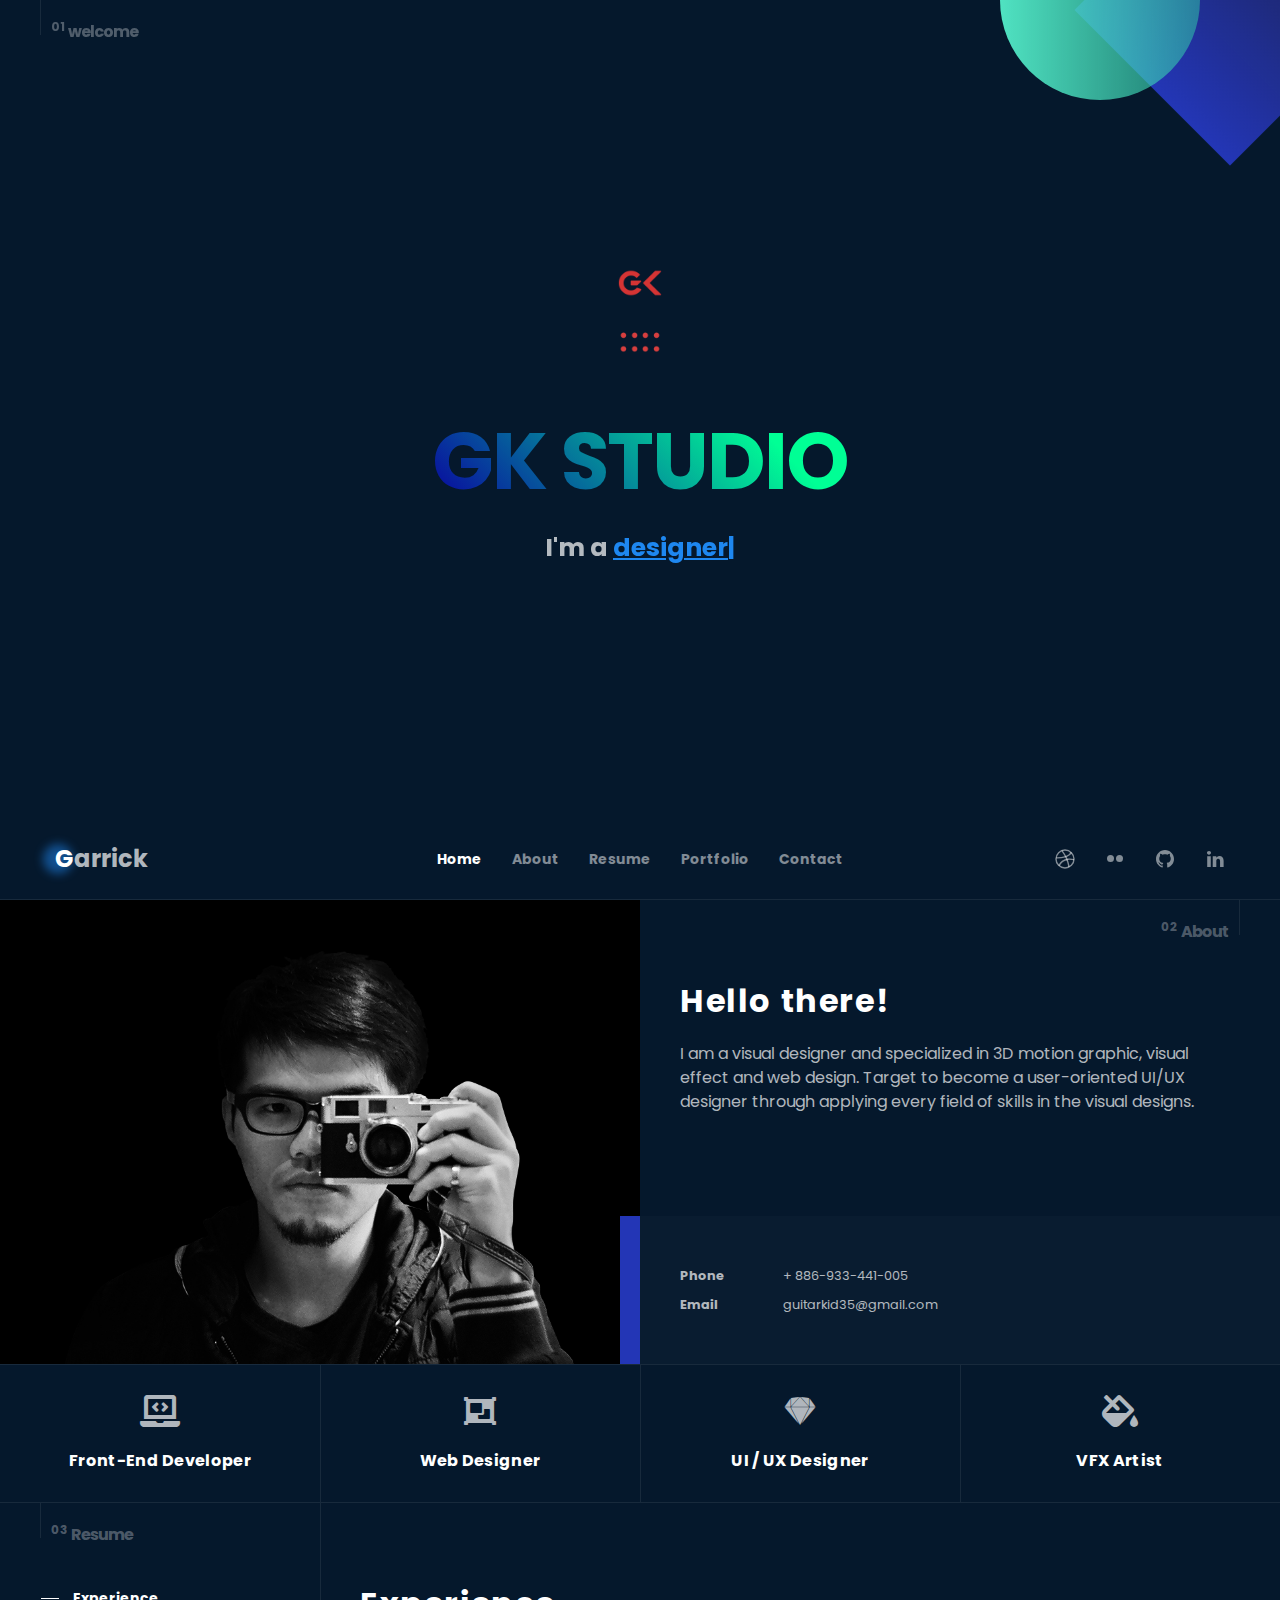
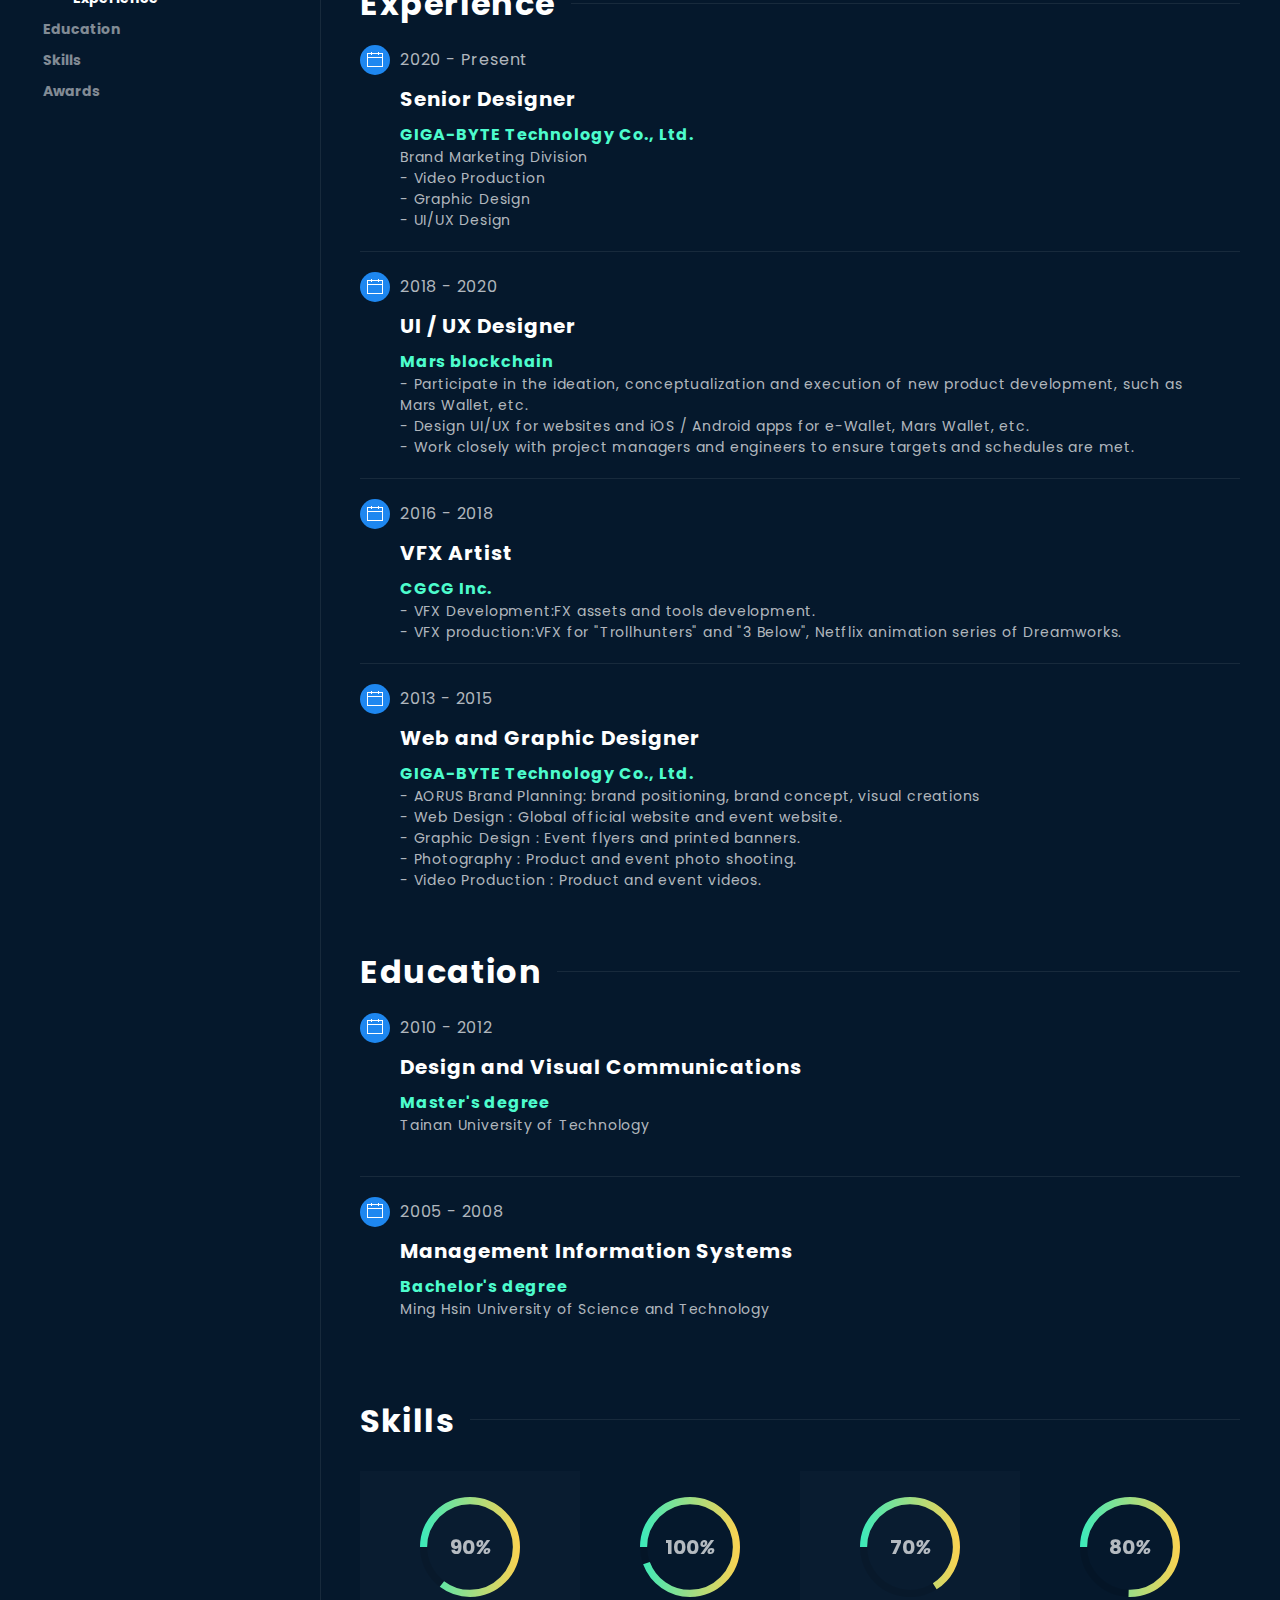
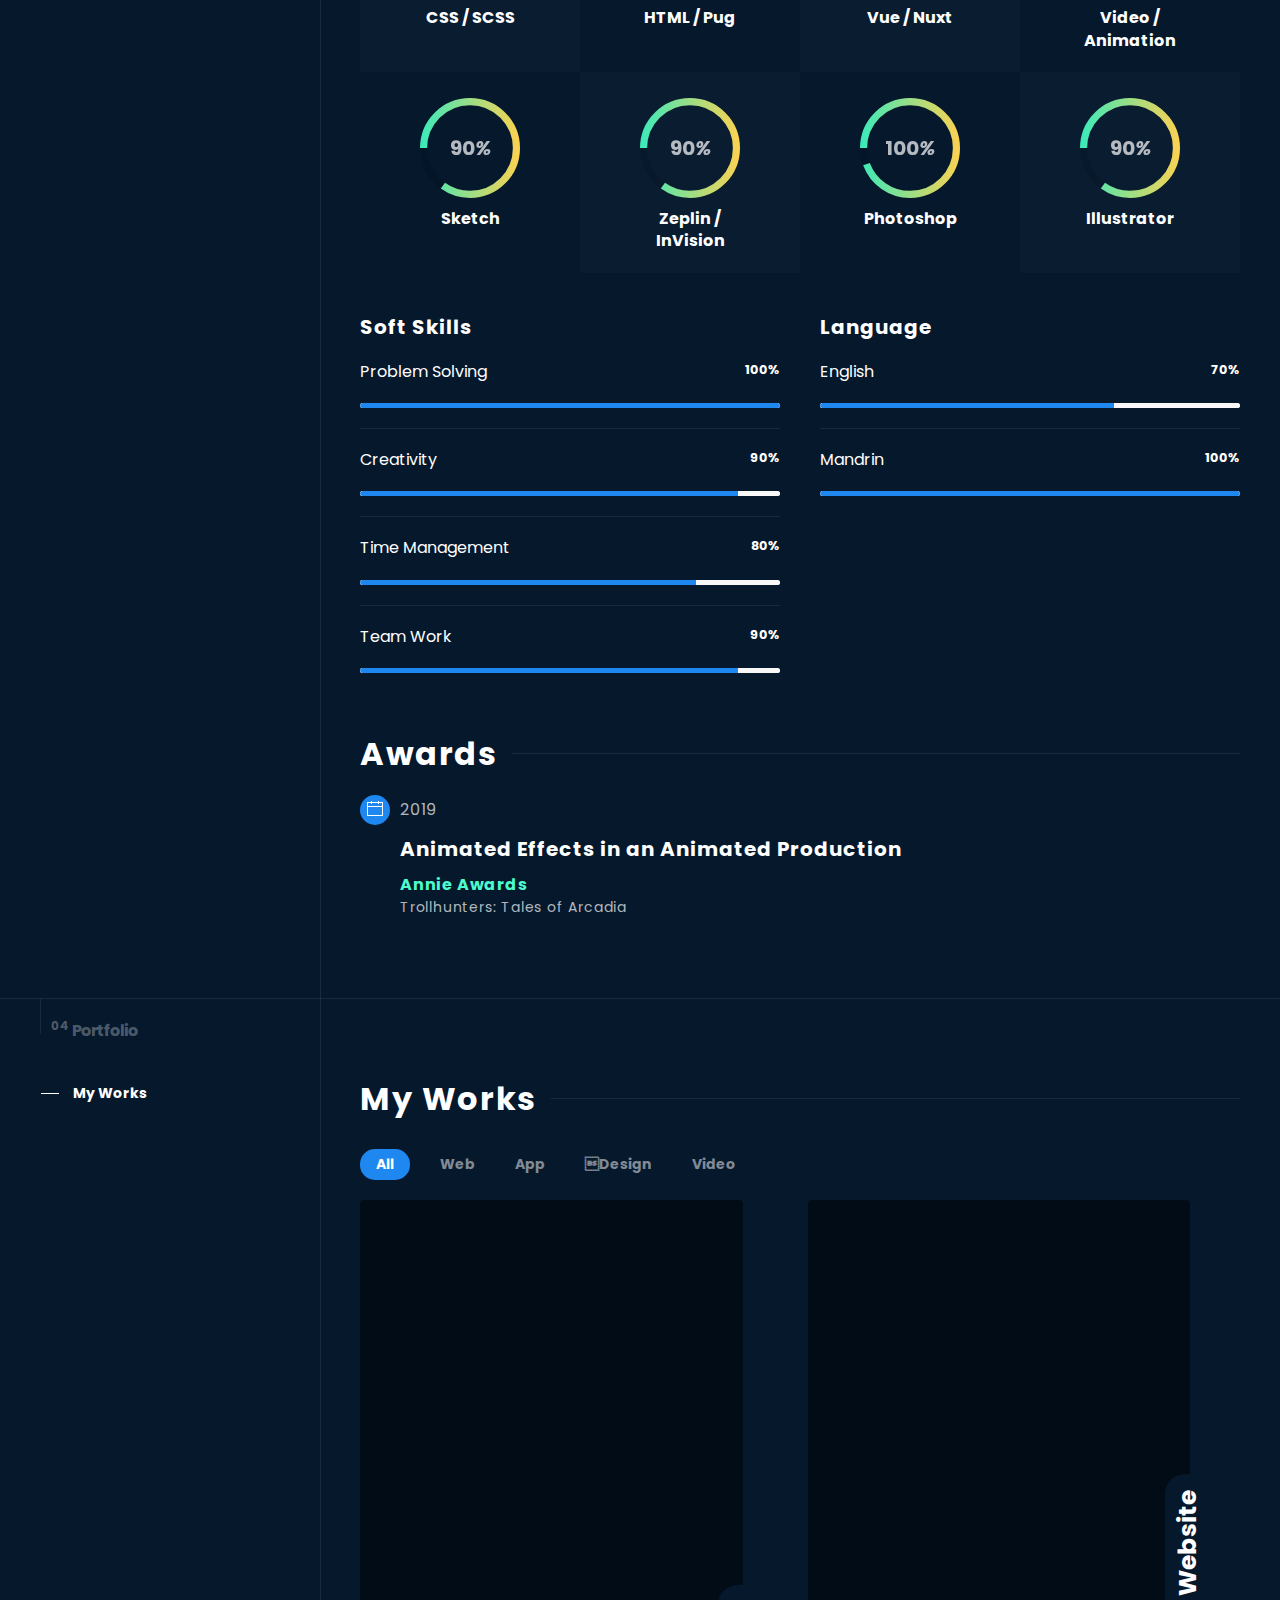
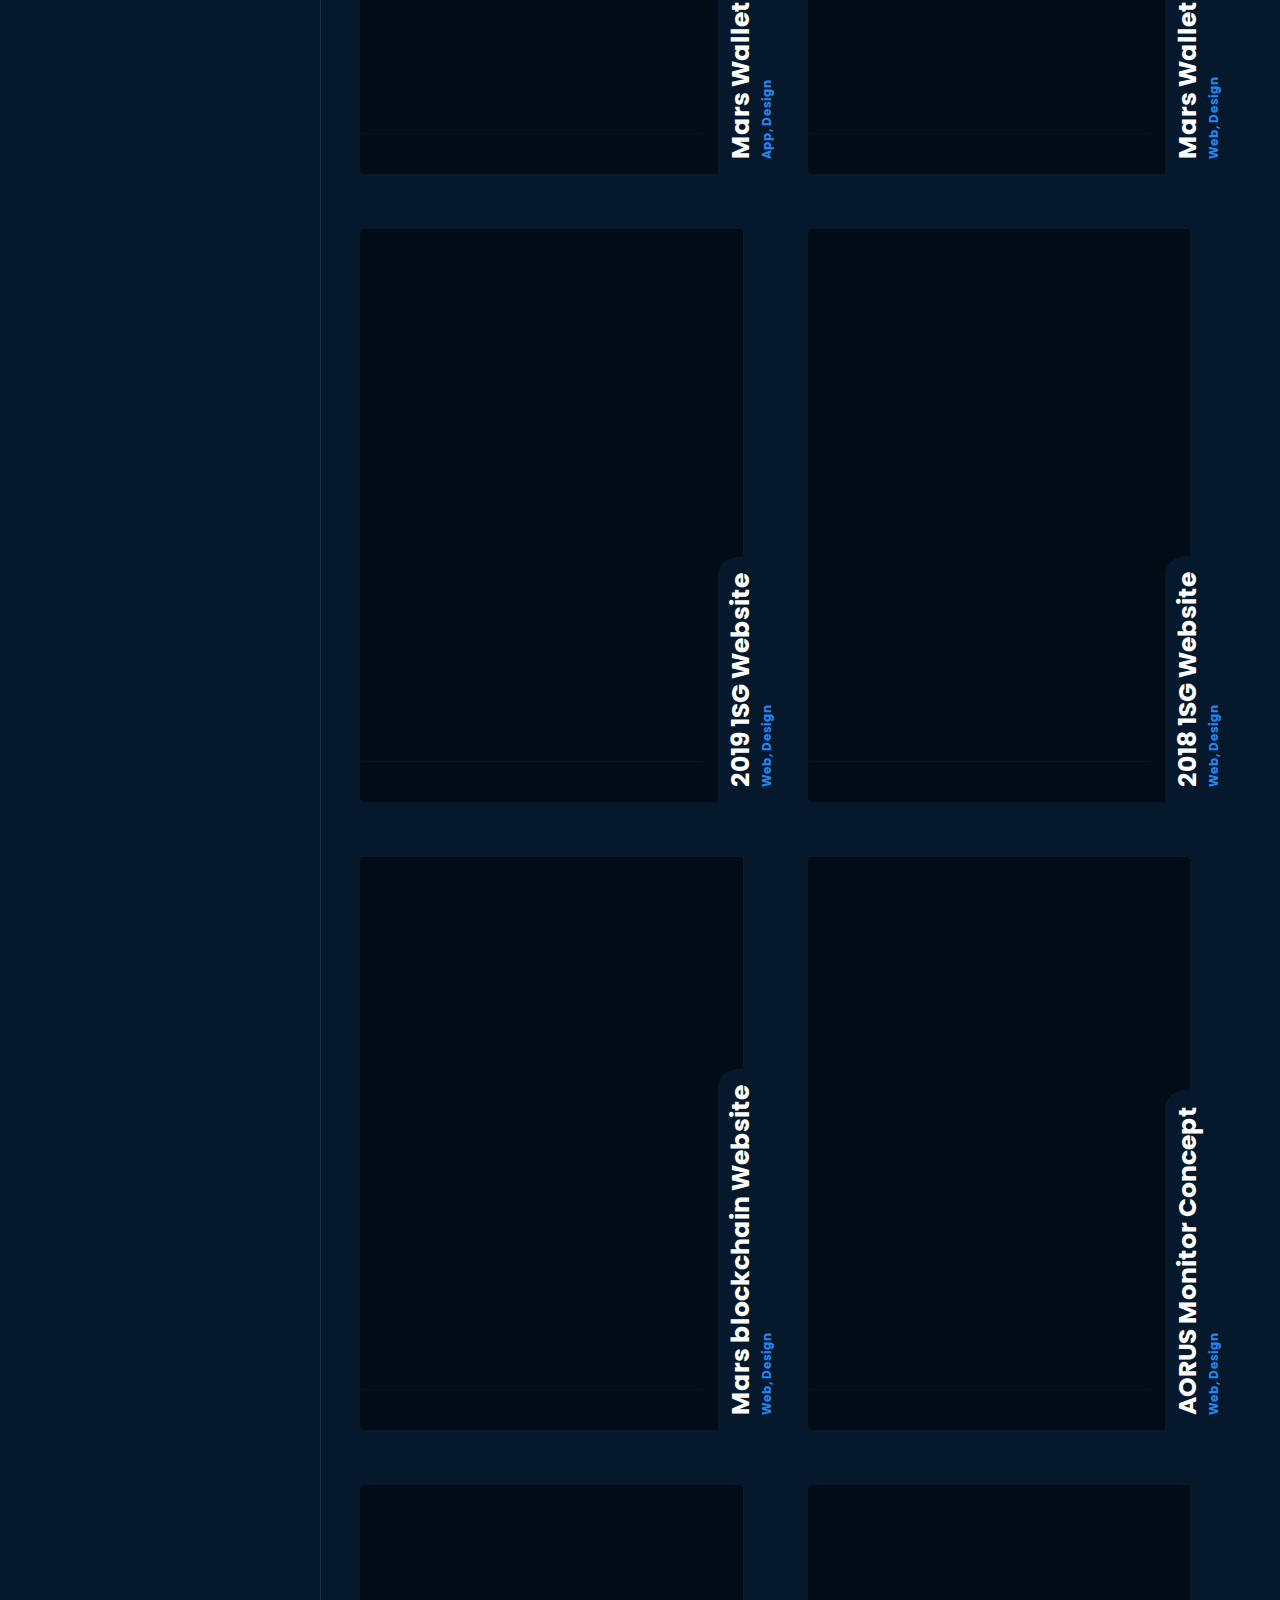
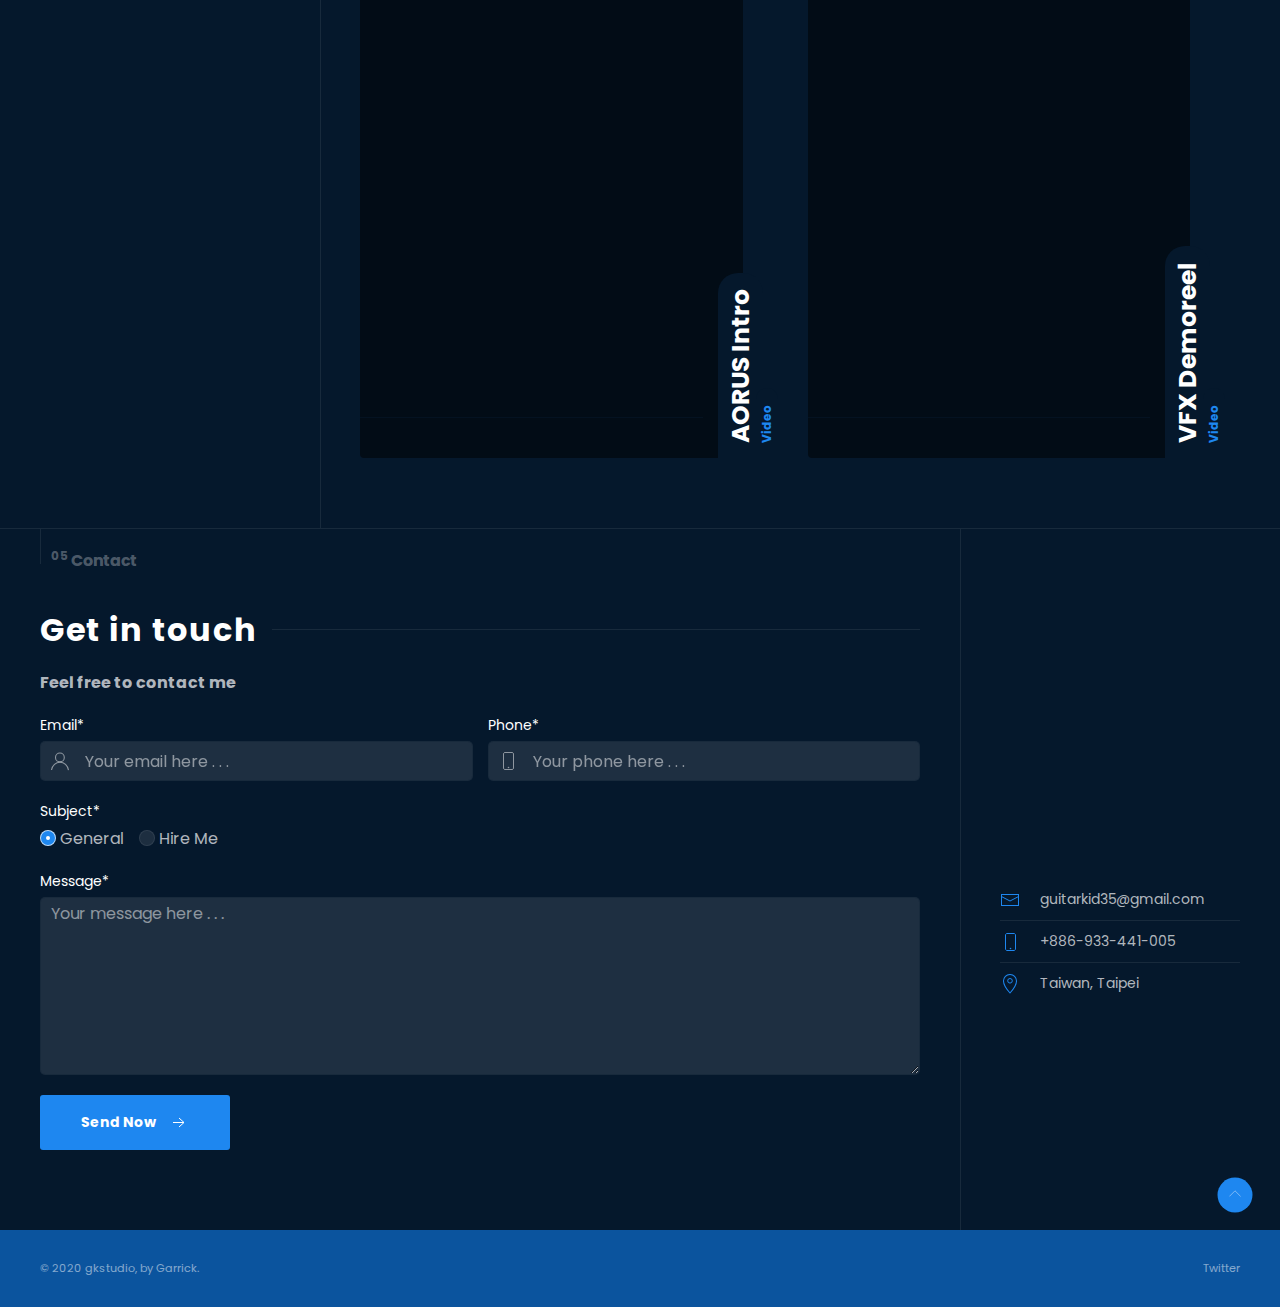
==== commit 4bce1c27: "fix: change list order" ====
--- a/index.html
+++ b/index.html
@@ -226,16 +226,16 @@
           <div class="uk-width-1-4@s uk-visible@s uk-margin-large-bottom yb-section-padding-top " id="resume-nav-wrapper">
             <div data-uk-sticky="bottom: #resume-nav-wrapper; offset: 100; media: 650">
               <ul class="yb-nav-left uk-tab-left uk-tab" data-uk-scrollspy-nav="closest: li; scroll: false; offset: 120">
+                <li>
+                  <a href="#experience" class="yb-inner-link" data-offset="120">
+                    <span data-uk-icon="minus"></span>
+                    Experience
+                  </a>
+                </li>
                 <li class="uk-active">
                   <a href="#education" class="yb-inner-link" data-offset="120">
                     <span data-uk-icon="minus"></span>
                     Education
-                  </a>
-                </li>
-                <li>
-                  <a href="#experience" class="yb-inner-link" data-offset="120">
-                    <span data-uk-icon="minus"></span>
-                    Experience
                   </a>
                 </li>
                 <li>
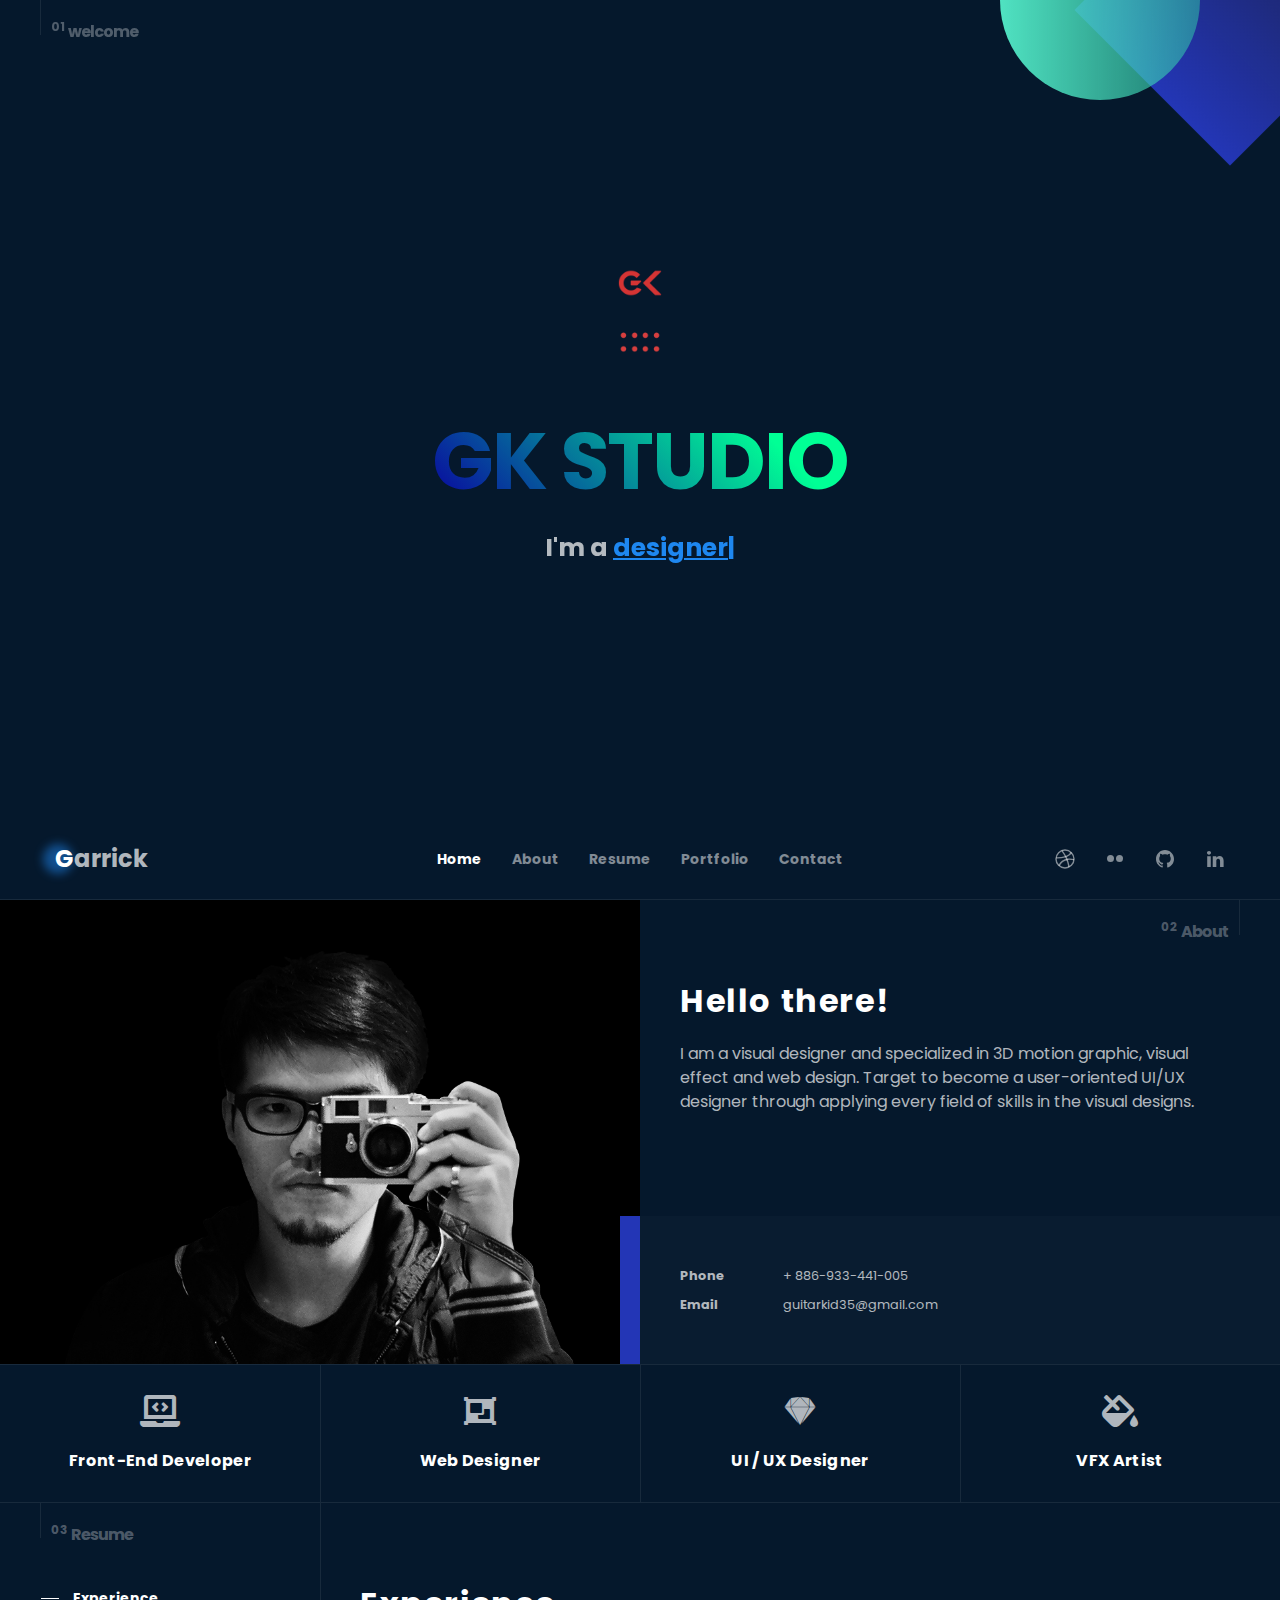
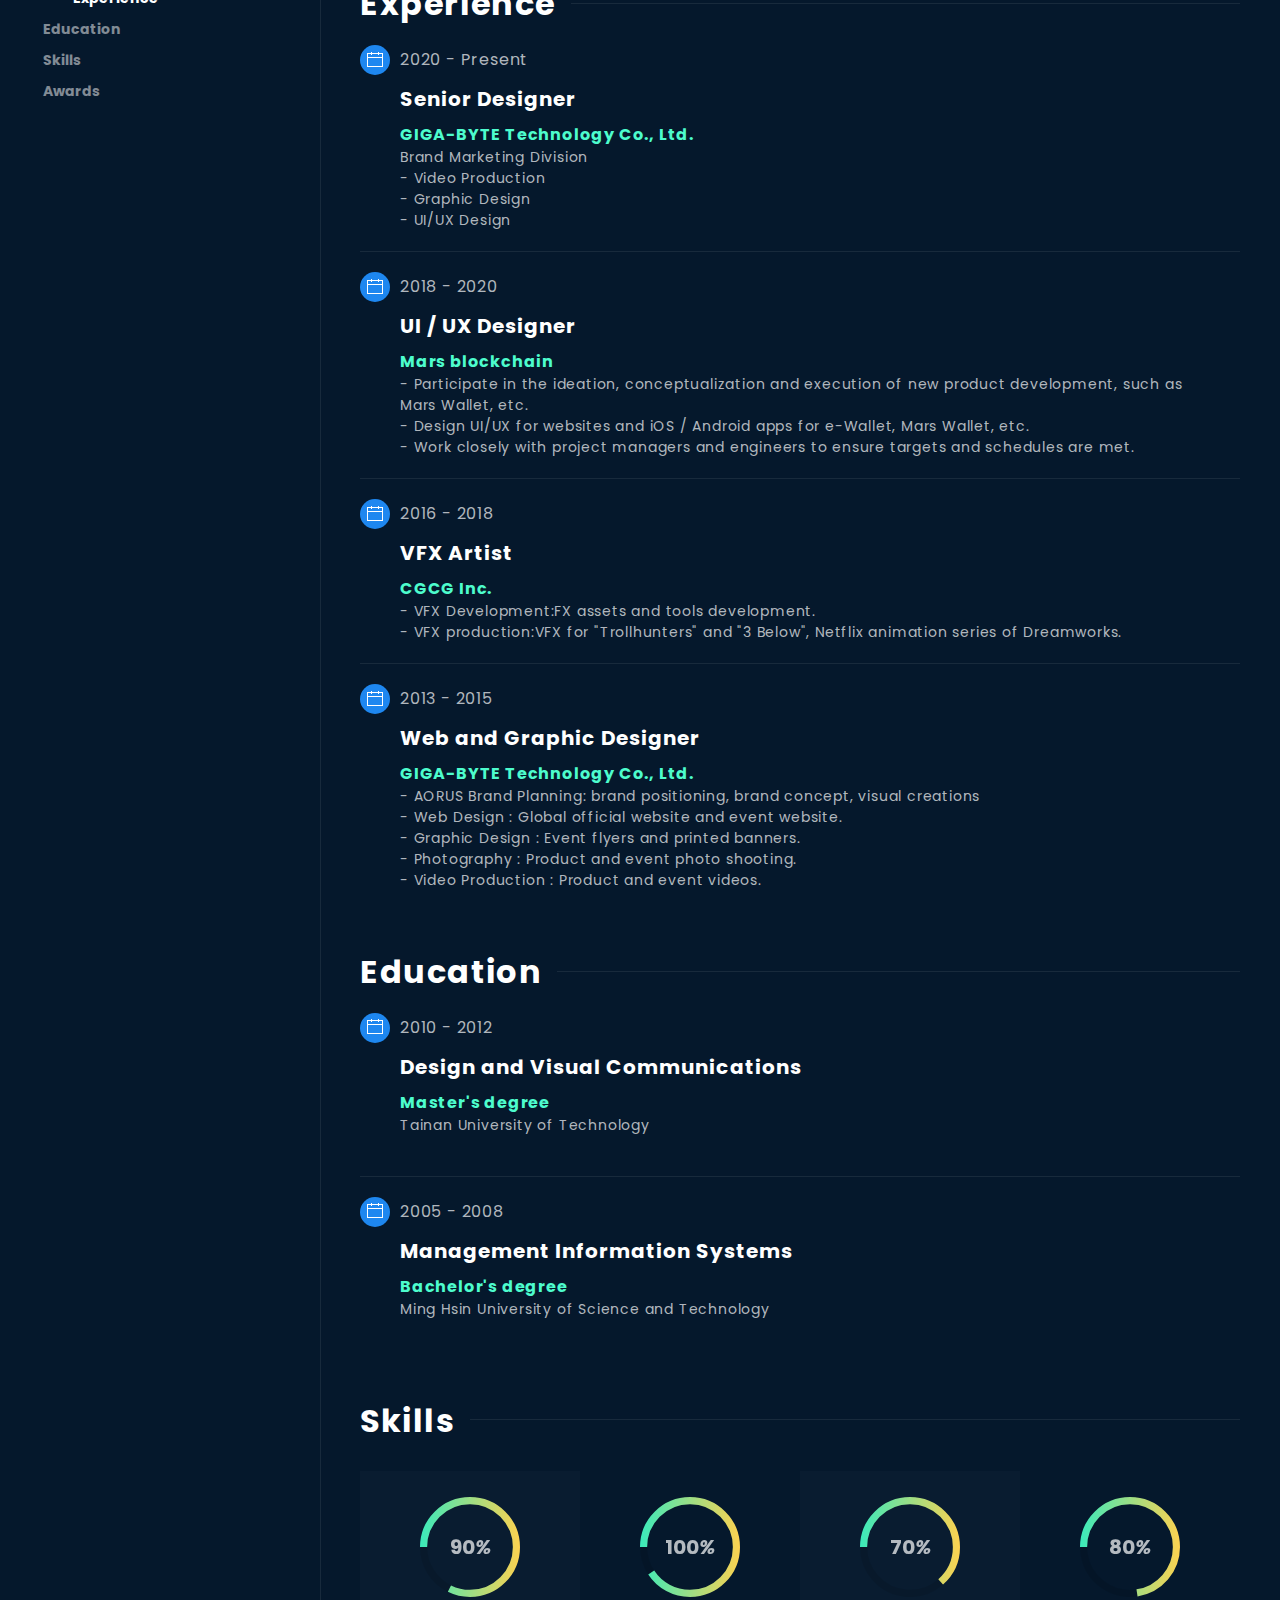
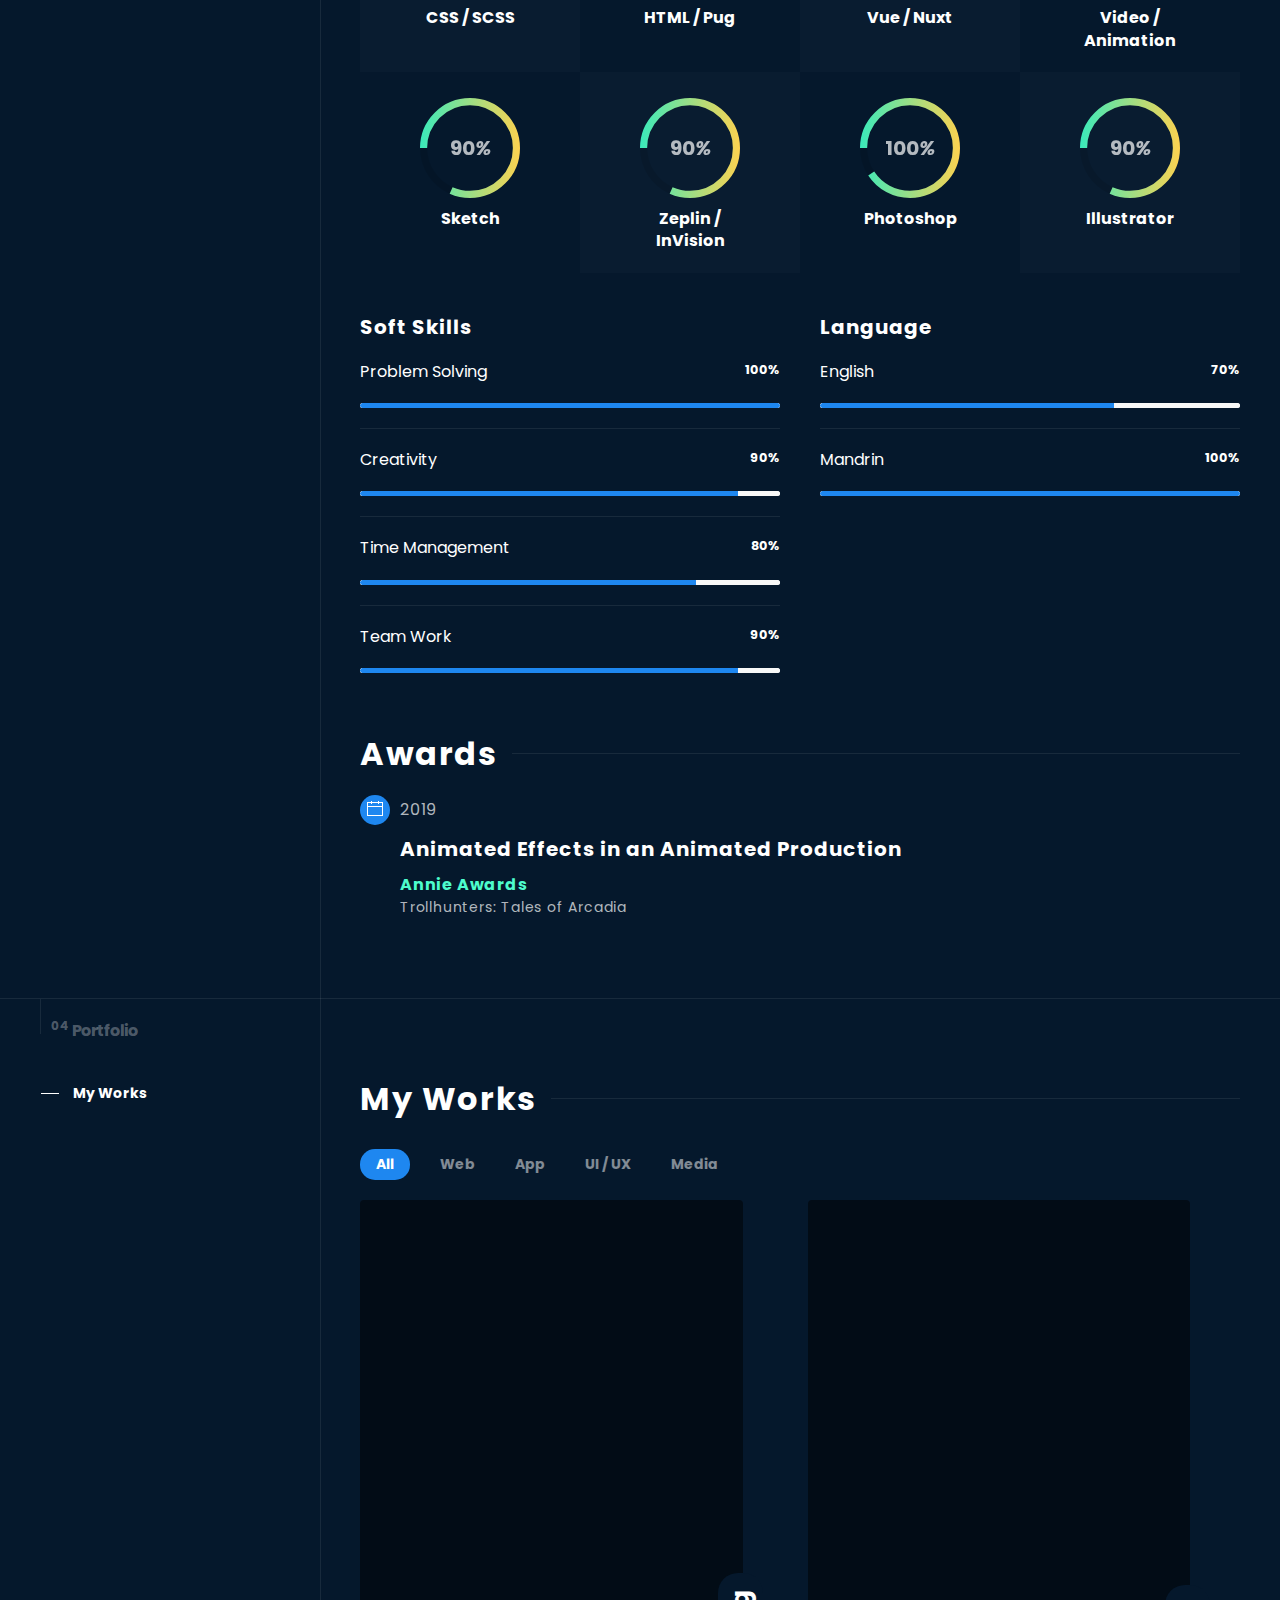
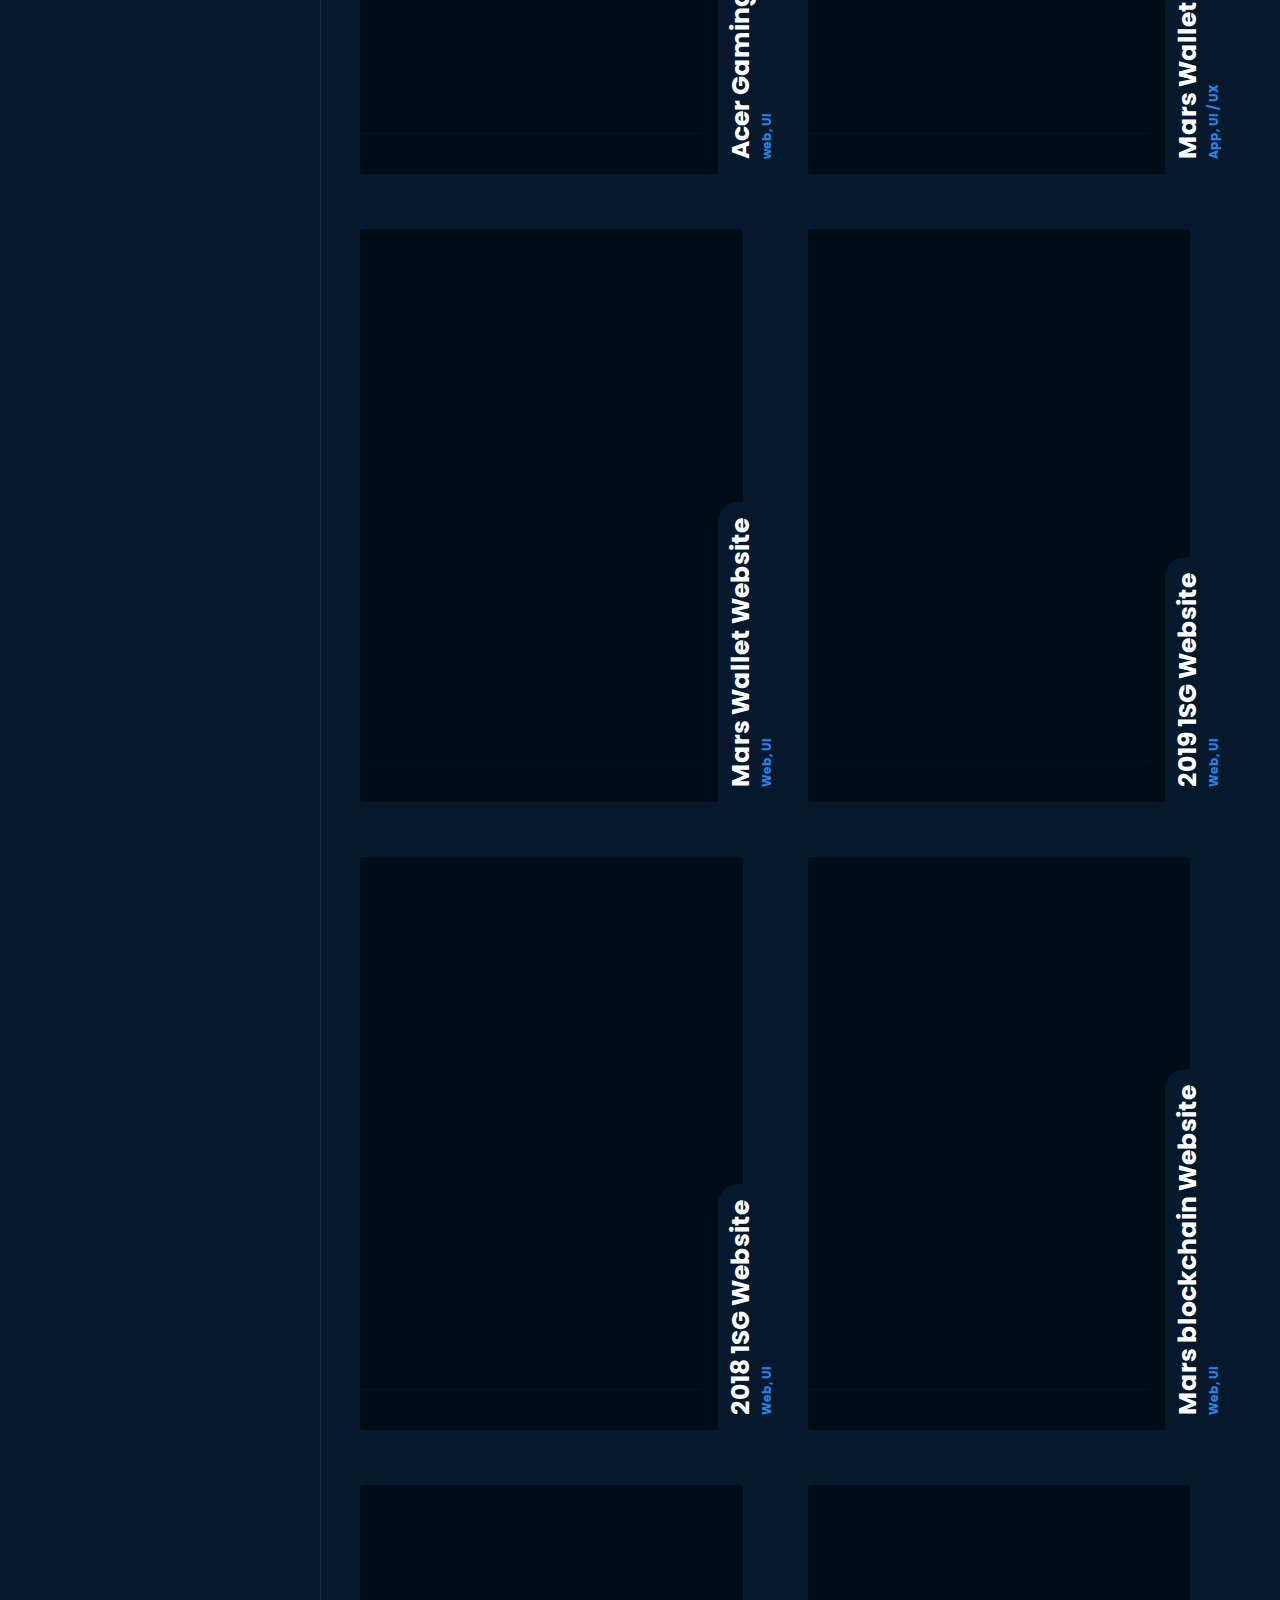
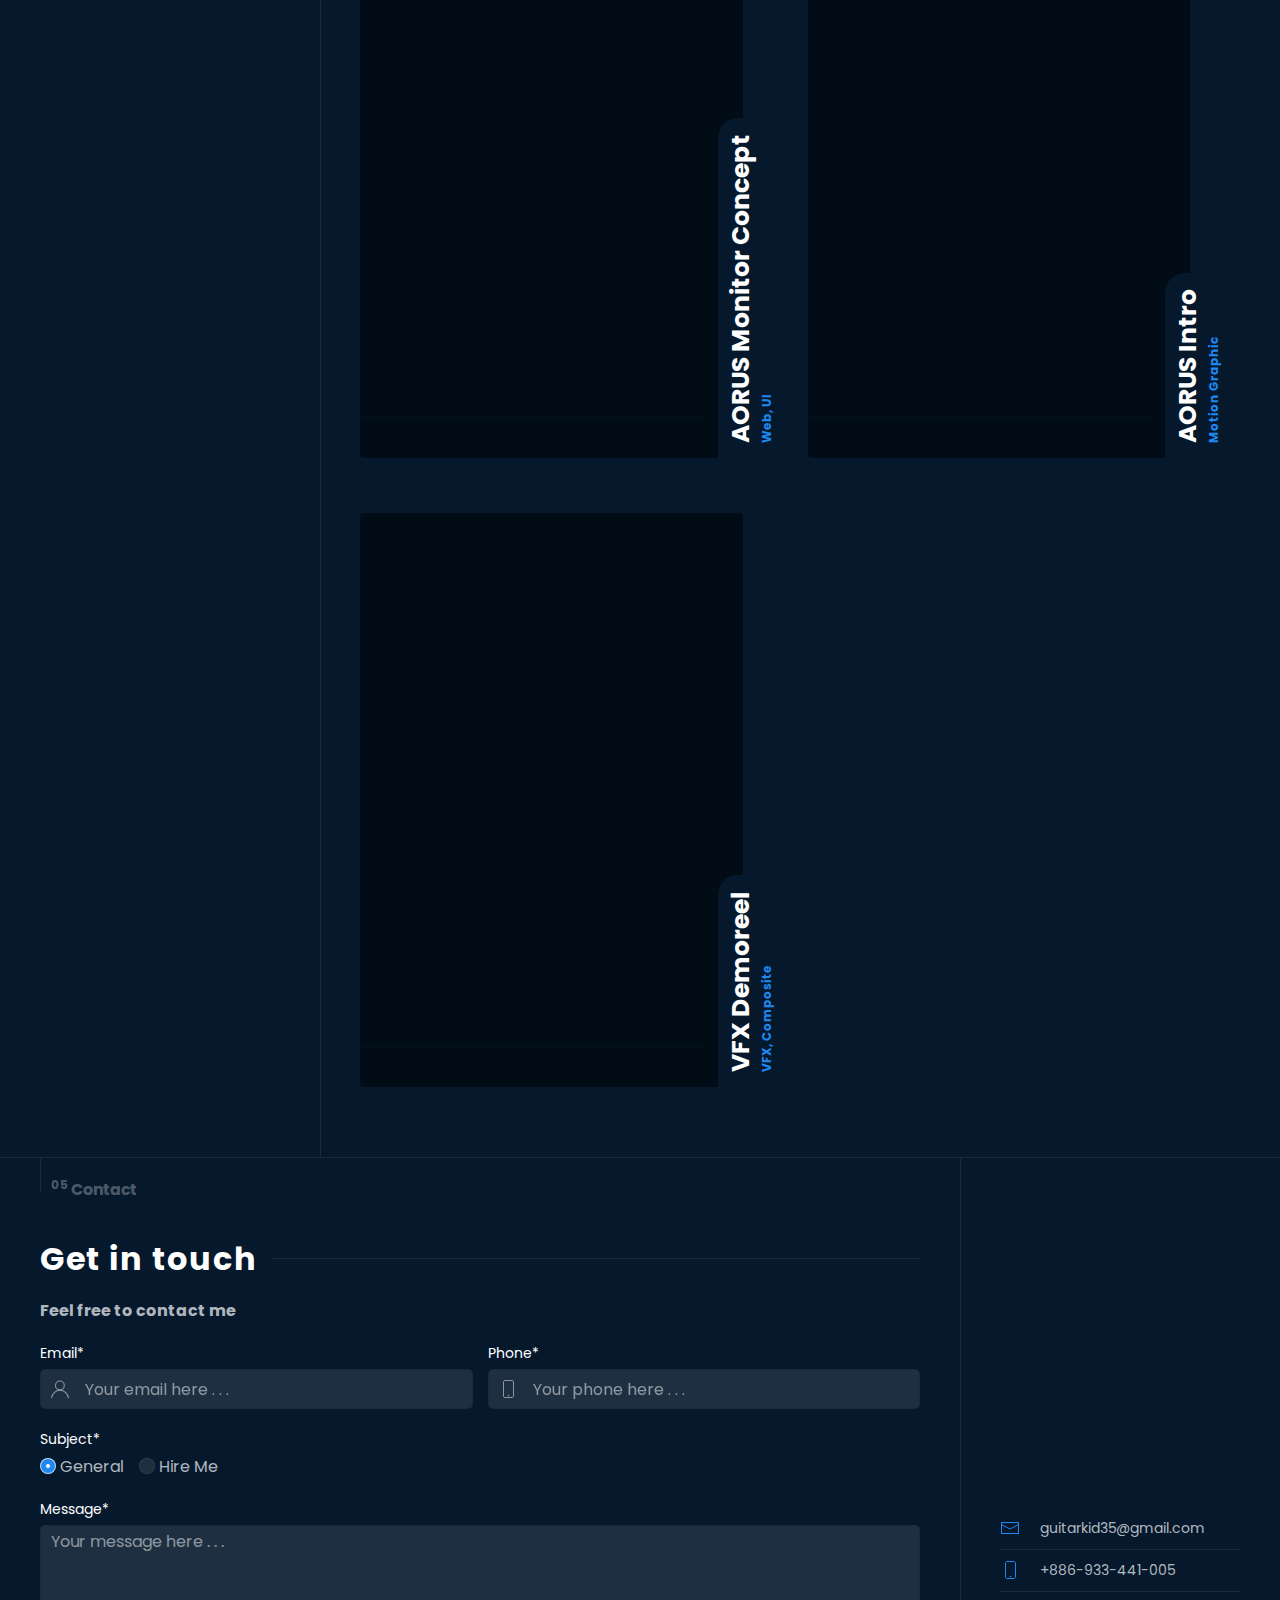
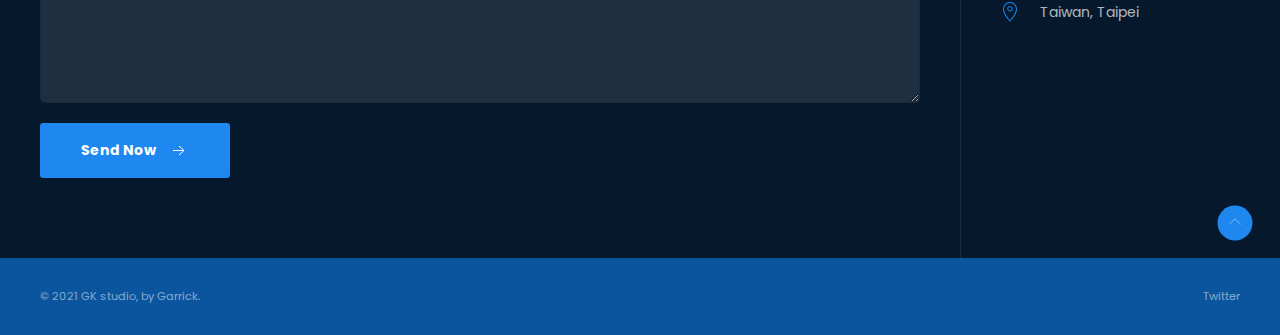
==== commit f9fa6cc6: "feat: add project" ====
--- a/index.html
+++ b/index.html
@@ -3,7 +3,7 @@
 
 <head>
   <title>
-    GK - 2020
+    GK - 2021
   </title>
   <meta charset="utf-8" />
   <meta name="viewport" content="width=device-width, initial-scale=1" />
@@ -560,11 +560,36 @@
                   <li><a data-uk-filter-control>All</a></li>
                   <li><a data-uk-filter-control=".data-web">Web</a></li>
                   <li><a data-uk-filter-control=".data-app">App</a></li>
-                  <li><a data-uk-filter-control=".data-design">Design</a></li>
-                  <li><a data-uk-filter-control=".data-video">Video</a></li>
+                  <li><a data-uk-filter-control=".data-UI">UI / UX</a></li>
+                  <li><a data-uk-filter-control=".data-media">Media</a></li>
                 </ul>
                 <ul class="js-filter uk-child-width-1-2  uk-grid-small  " data-uk-grid data-uk-lightbox="animation: fade;  toggle: .yb-lightbox">
-                  <li class="data-app data-design">
+                  <li class="data-web data-UI">
+                    <div class="yb-work-item uk-transition-toggle">
+                      <div class="yb-work-item-img-wrap">
+                        <div class="yb-work-item-img">
+                          <img src="src/img/empty.png" width="383" height="574" data-src="src/img/work/acergaming_0.jpg" class="uk-transition-scale-up uk-transition-opaque" alt="" data-uk-img />
+                        </div>
+                        <div class="yb-work-item-overlay uk-transition-fade uk-position-cover uk-position-small uk-overlay  uk-flex uk-flex-center uk-flex-middle">
+                          <div>
+                            <a href="src/img/work/acergaming_0.jpg" class="yb-lightbox uk-transition-slide-left" data-caption="Acer Gaming">
+                              <span data-uk-icon="icon:plus; ratio:1.2"></span>
+                            </a>
+                            <a href="project/project-details-acer.html" class="uk-transition-slide-right show-portfolio">
+                              <span data-uk-icon="icon:link; ratio:1.2"></span>
+                            </a>
+                          </div>
+                        </div>
+                      </div>
+                      <a href="project/project-details-01.html" class="show-portfolio">
+                        <div class="yb-work-item-title">
+                          <h5>Acer Gaming</h5>
+                          <span>web, UI</span>
+                        </div>
+                      </a>
+                    </div>
+                  </li>
+                  <li class="data-app data-UI">
                     <div class="yb-work-item uk-transition-toggle">
                       <div class="yb-work-item-img-wrap">
                         <div class="yb-work-item-img">
@@ -584,12 +609,12 @@
                       <a href="project/project-details-01.html" class="show-portfolio">
                         <div class="yb-work-item-title">
                           <h5>Mars Wallet</h5>
-                          <span>App, Design</span>
+                          <span>App, UI / UX</span>
                         </div>
                       </a>
                     </div>
                   </li>
-                  <li class="data-web data-design">
+                  <li class="data-web data-UI">
                     <div class="yb-work-item uk-transition-toggle">
                       <div class="yb-work-item-img-wrap">
                         <div class="yb-work-item-img">
@@ -609,12 +634,12 @@
                       <a href="project/project-details-02.html" class="show-portfolio">
                         <div class="yb-work-item-title">
                           <h5>Mars Wallet Website</h5>
-                          <span>Web, Design</span>
+                          <span>Web, UI</span>
                         </div>
                       </a>
                     </div>
                   </li>
-                  <li class="data-web data-design">
+                  <li class="data-web data-UI">
                     <div class="yb-work-item uk-transition-toggle">
                       <div class="yb-work-item-img-wrap">
                         <div class="yb-work-item-img">
@@ -634,12 +659,12 @@
                       <a href="project/project-details-03.html" class="show-portfolio">
                         <div class="yb-work-item-title">
                           <h5>2019 1SG Website</h5>
-                          <span>Web, Design</span>
+                          <span>Web, UI</span>
                         </div>
                       </a>
                     </div>
                   </li>
-                  <li class="data-web data-design">
+                  <li class="data-web data-UI">
                     <div class="yb-work-item uk-transition-toggle">
                       <div class="yb-work-item-img-wrap">
                         <div class="yb-work-item-img">
@@ -662,12 +687,12 @@
                       <a href="project/project-details-04.html" class="show-portfolio">
                         <div class="yb-work-item-title">
                           <h5>2018 1SG Website</h5>
-                          <span>Web, Design</span>
+                          <span>Web, UI</span>
                         </div>
                       </a>
                     </div>
                   </li>
-                  <li class="data-web data-design">
+                  <li class="data-web data-UI">
                     <div class="yb-work-item uk-transition-toggle">
                       <div class="yb-work-item-img-wrap">
                         <div class="yb-work-item-img">
@@ -687,12 +712,12 @@
                       <a href="project/project-details-04.html" class="show-portfolio">
                         <div class="yb-work-item-title">
                           <h5>Mars blockchain Website</h5>
-                          <span>Web, Design</span>
+                          <span>Web, UI</span>
                         </div>
                       </a>
                     </div>
                   </li>
-                  <li class="data-web data-design">
+                  <li class="data-web data-UI">
                     <div class="yb-work-item uk-transition-toggle">
                       <div class="yb-work-item-img-wrap">
                         <div class="yb-work-item-img">
@@ -712,12 +737,12 @@
                       <a href="project/project-details-05.html" class="show-portfolio">
                         <div class="yb-work-item-title">
                           <h5>AORUS Monitor Concept</h5>
-                          <span>Web, Design</span>
+                          <span>Web, UI</span>
                         </div>
                       </a>
                     </div>
                   </li>
-                  <li class="data-video">
+                  <li class="data-media">
                     <div class="yb-work-item uk-transition-toggle">
                       <div class="yb-work-item-img-wrap">
                         <div class="yb-work-item-img">
@@ -737,12 +762,12 @@
                       <a href="project/project-details-06.html" class="show-portfolio">
                         <div class="yb-work-item-title">
                           <h5>AORUS Intro</h5>
-                          <span>Video</span>
+                          <span>Motion Graphic</span>
                         </div>
                       </a>
                     </div>
                   </li>
-                  <li class="data-video">
+                  <li class="data-media">
                     <div class="yb-work-item uk-transition-toggle">
                       <div class="yb-work-item-img-wrap">
                         <div class="yb-work-item-img">
@@ -762,7 +787,7 @@
                       <a href="project/project-details-07.html" class="show-portfolio">
                         <div class="yb-work-item-title">
                           <h5>VFX Demoreel</h5>
-                          <span>Video</span>
+                          <span>VFX, Composite</span>
                         </div>
                       </a>
                     </div>
@@ -885,7 +910,7 @@
       <div class="uk-container">
         <div data-uk-grid class="uk-child-width-1-2@s">
           <div class="uk-margin-remove uk-text-left@s">
-            &copy; 2020 gkstudio, by Garrick.
+            &copy; 2021 GK studio, by Garrick.
           </div>
           <div class="uk-margin-remove uk-text-right@s">
             <div class="yb-footer-social">
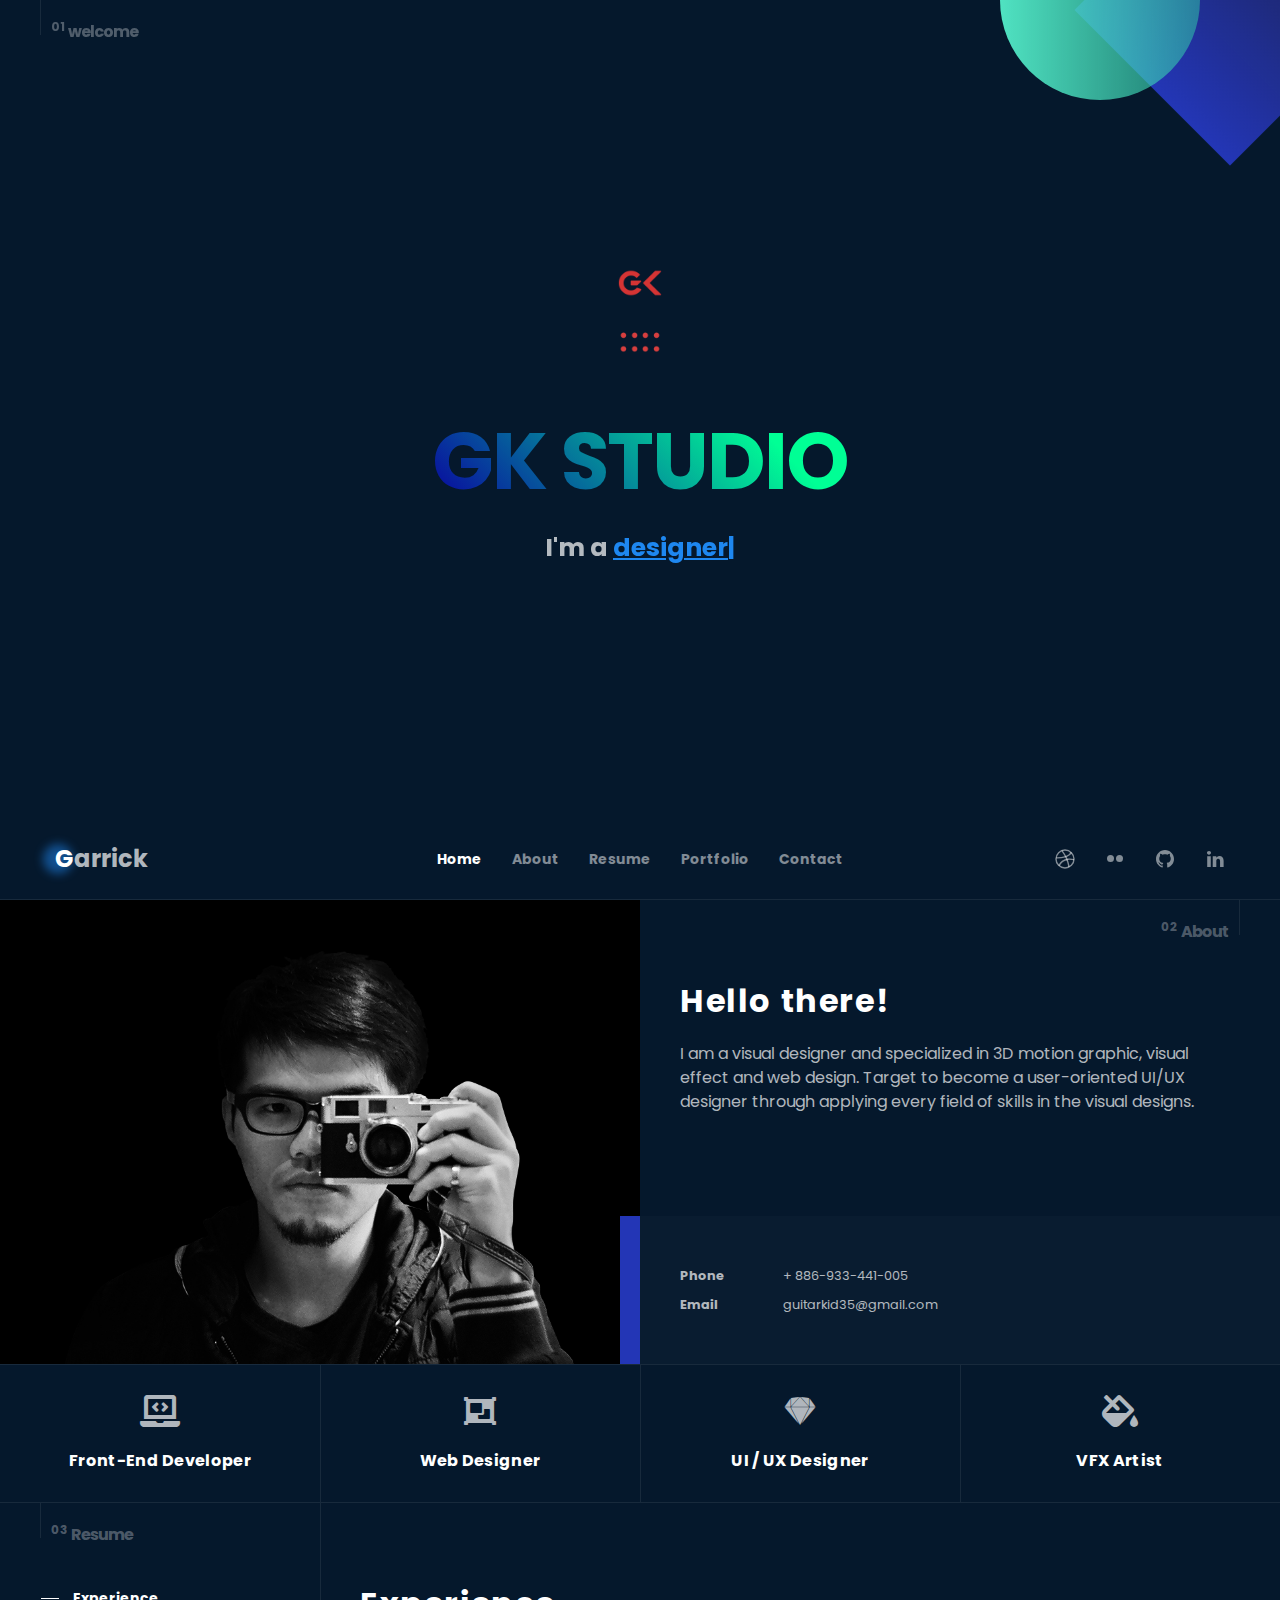
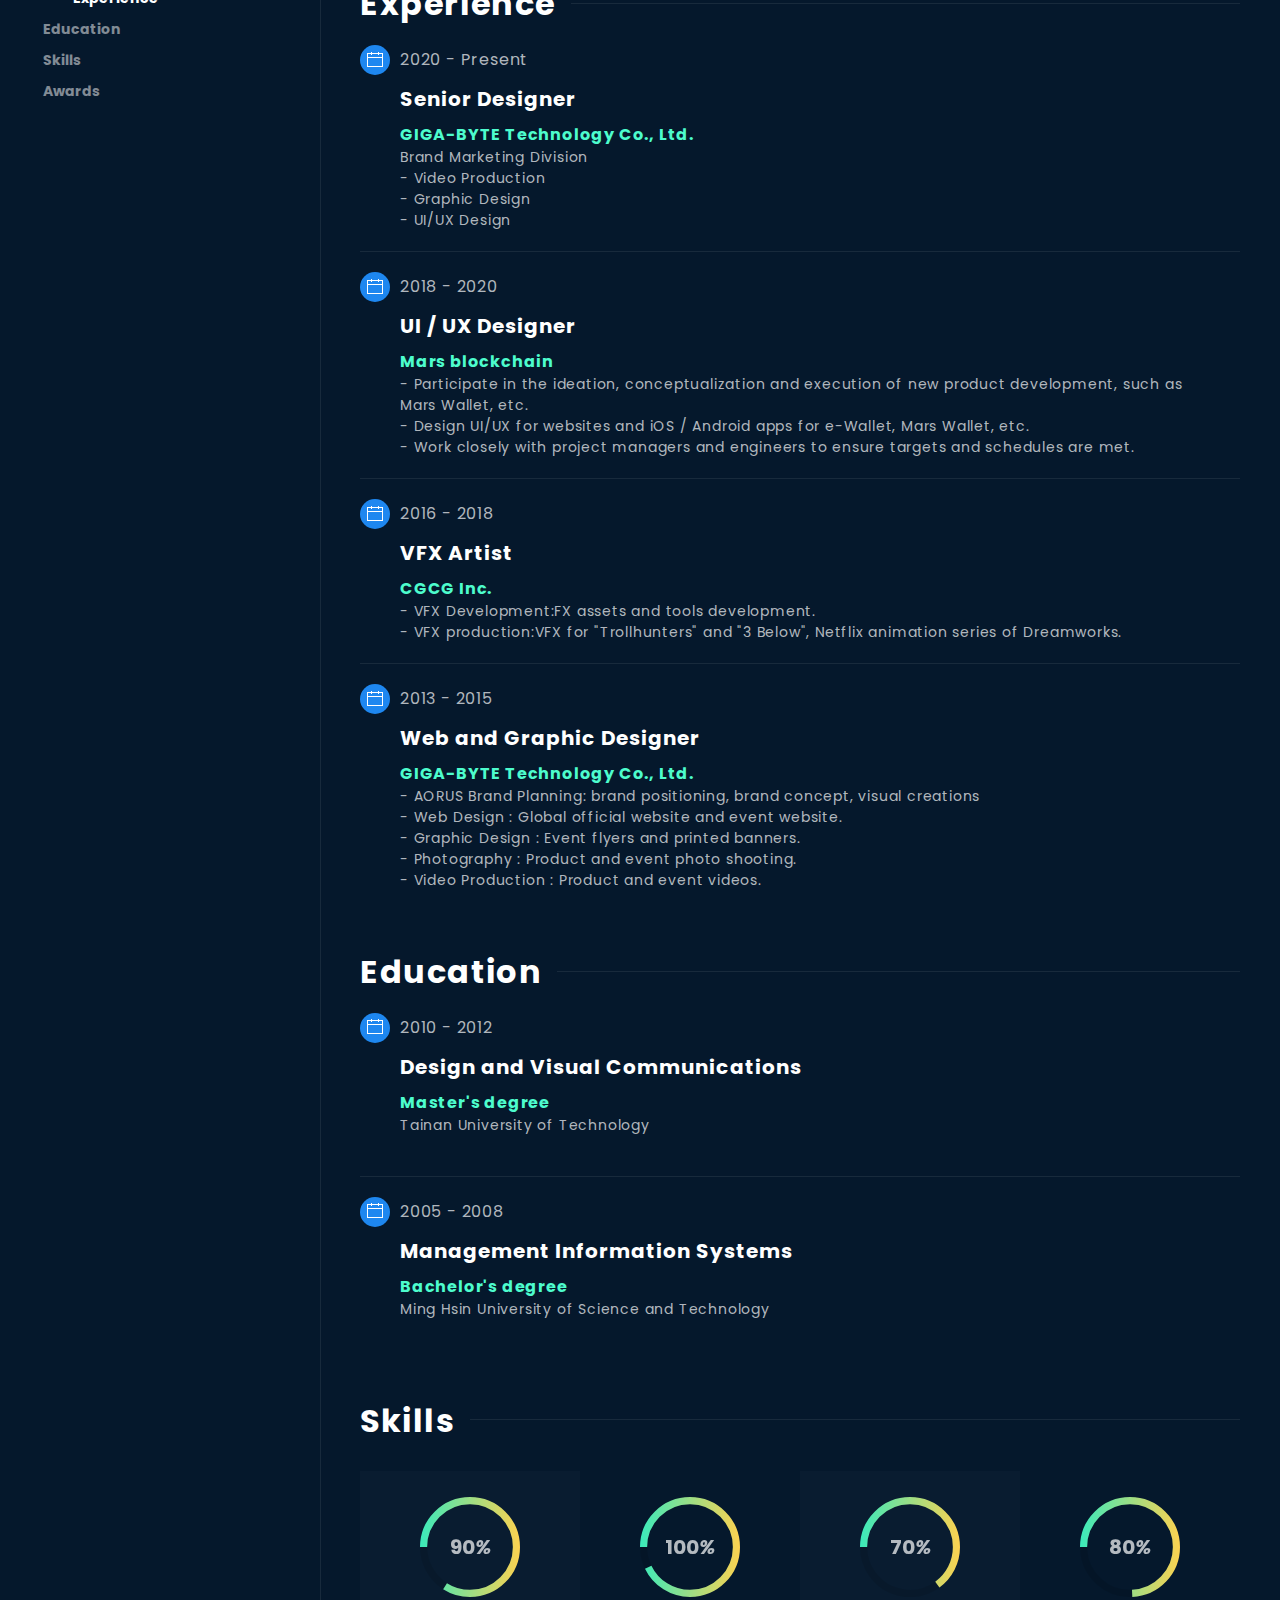
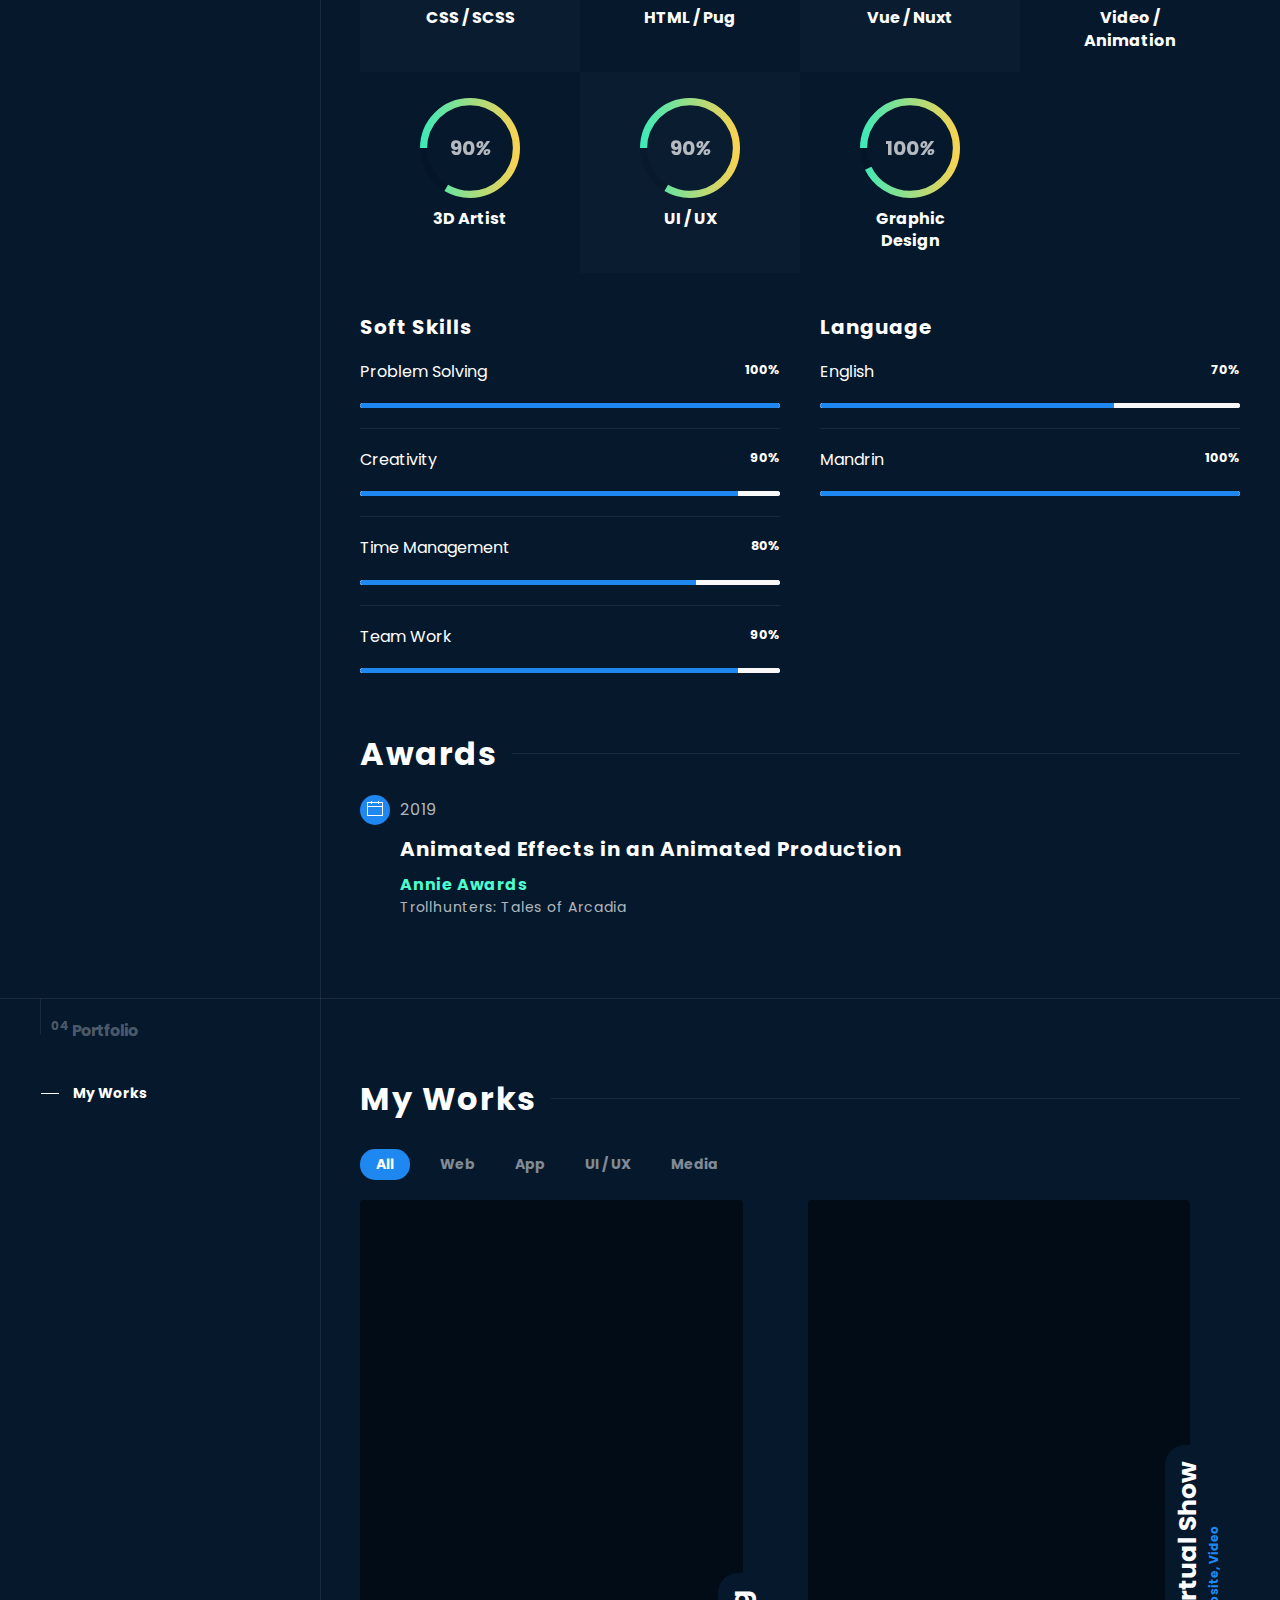
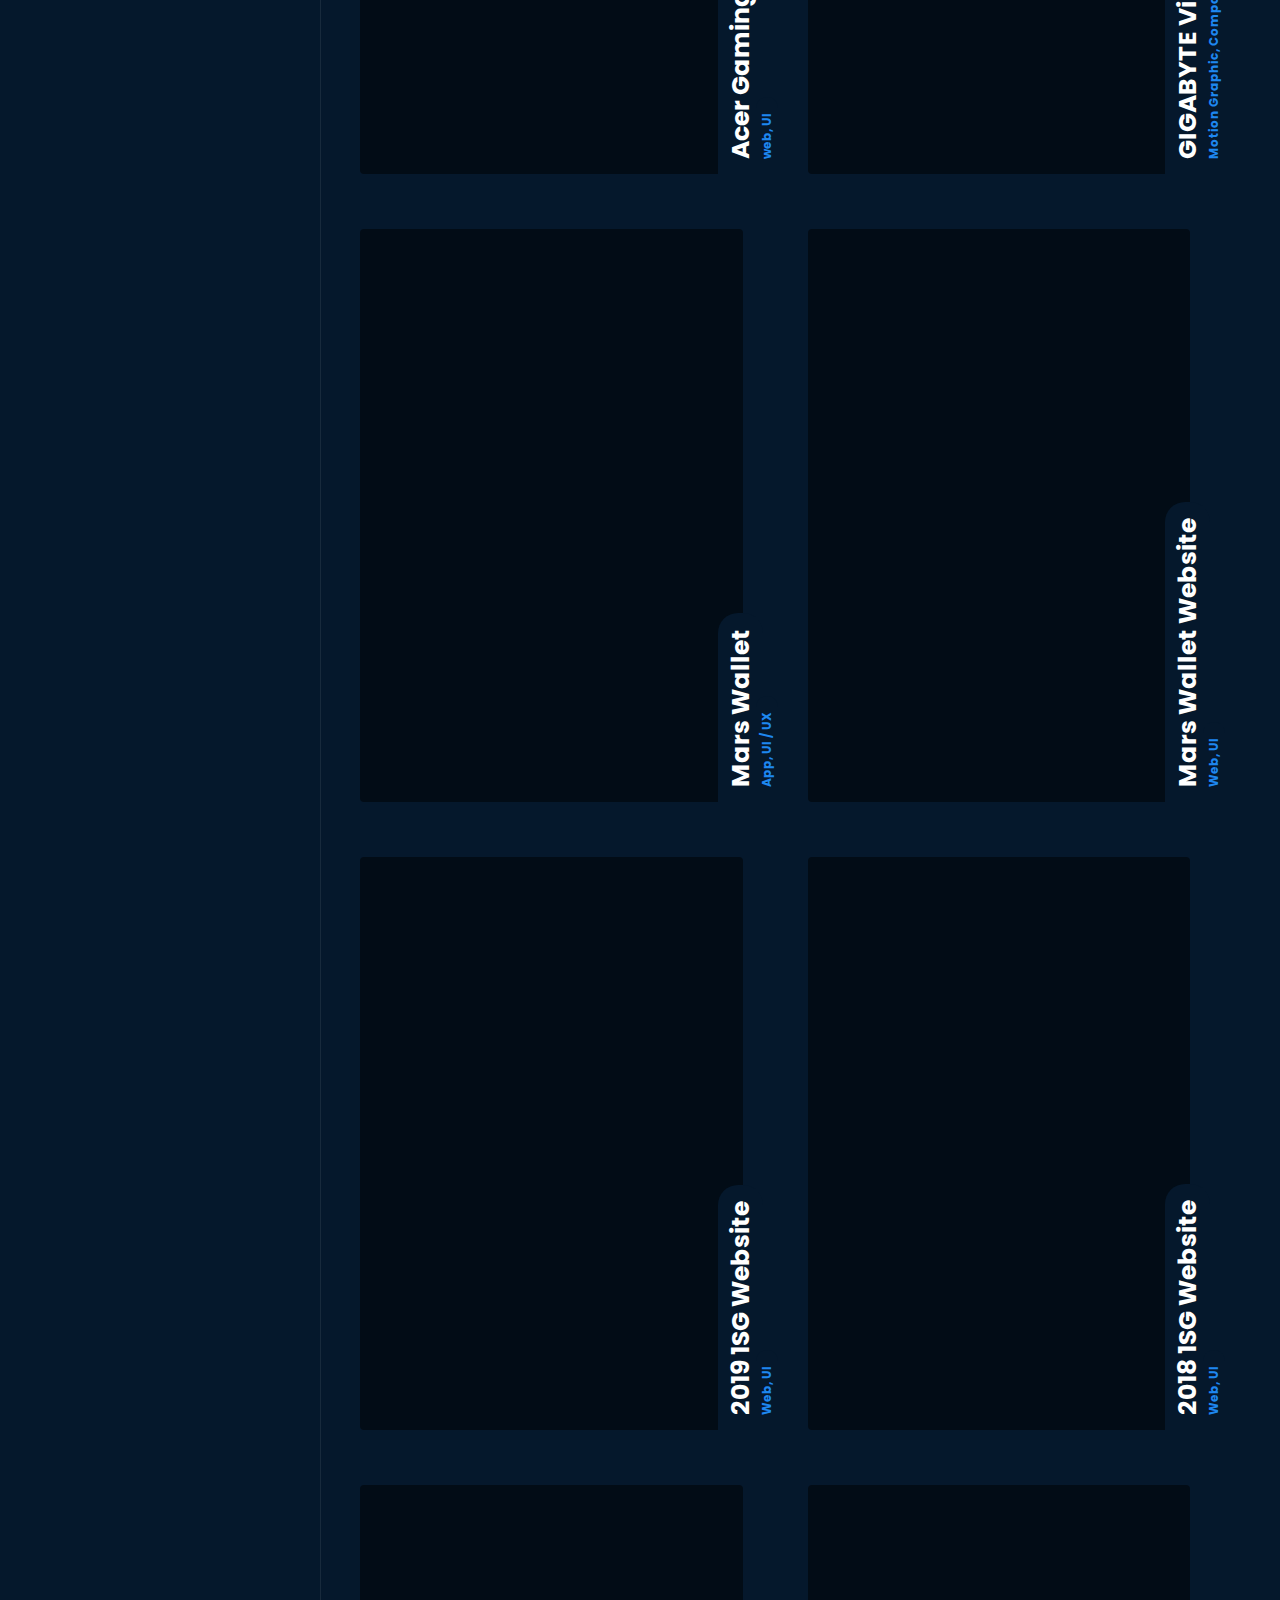
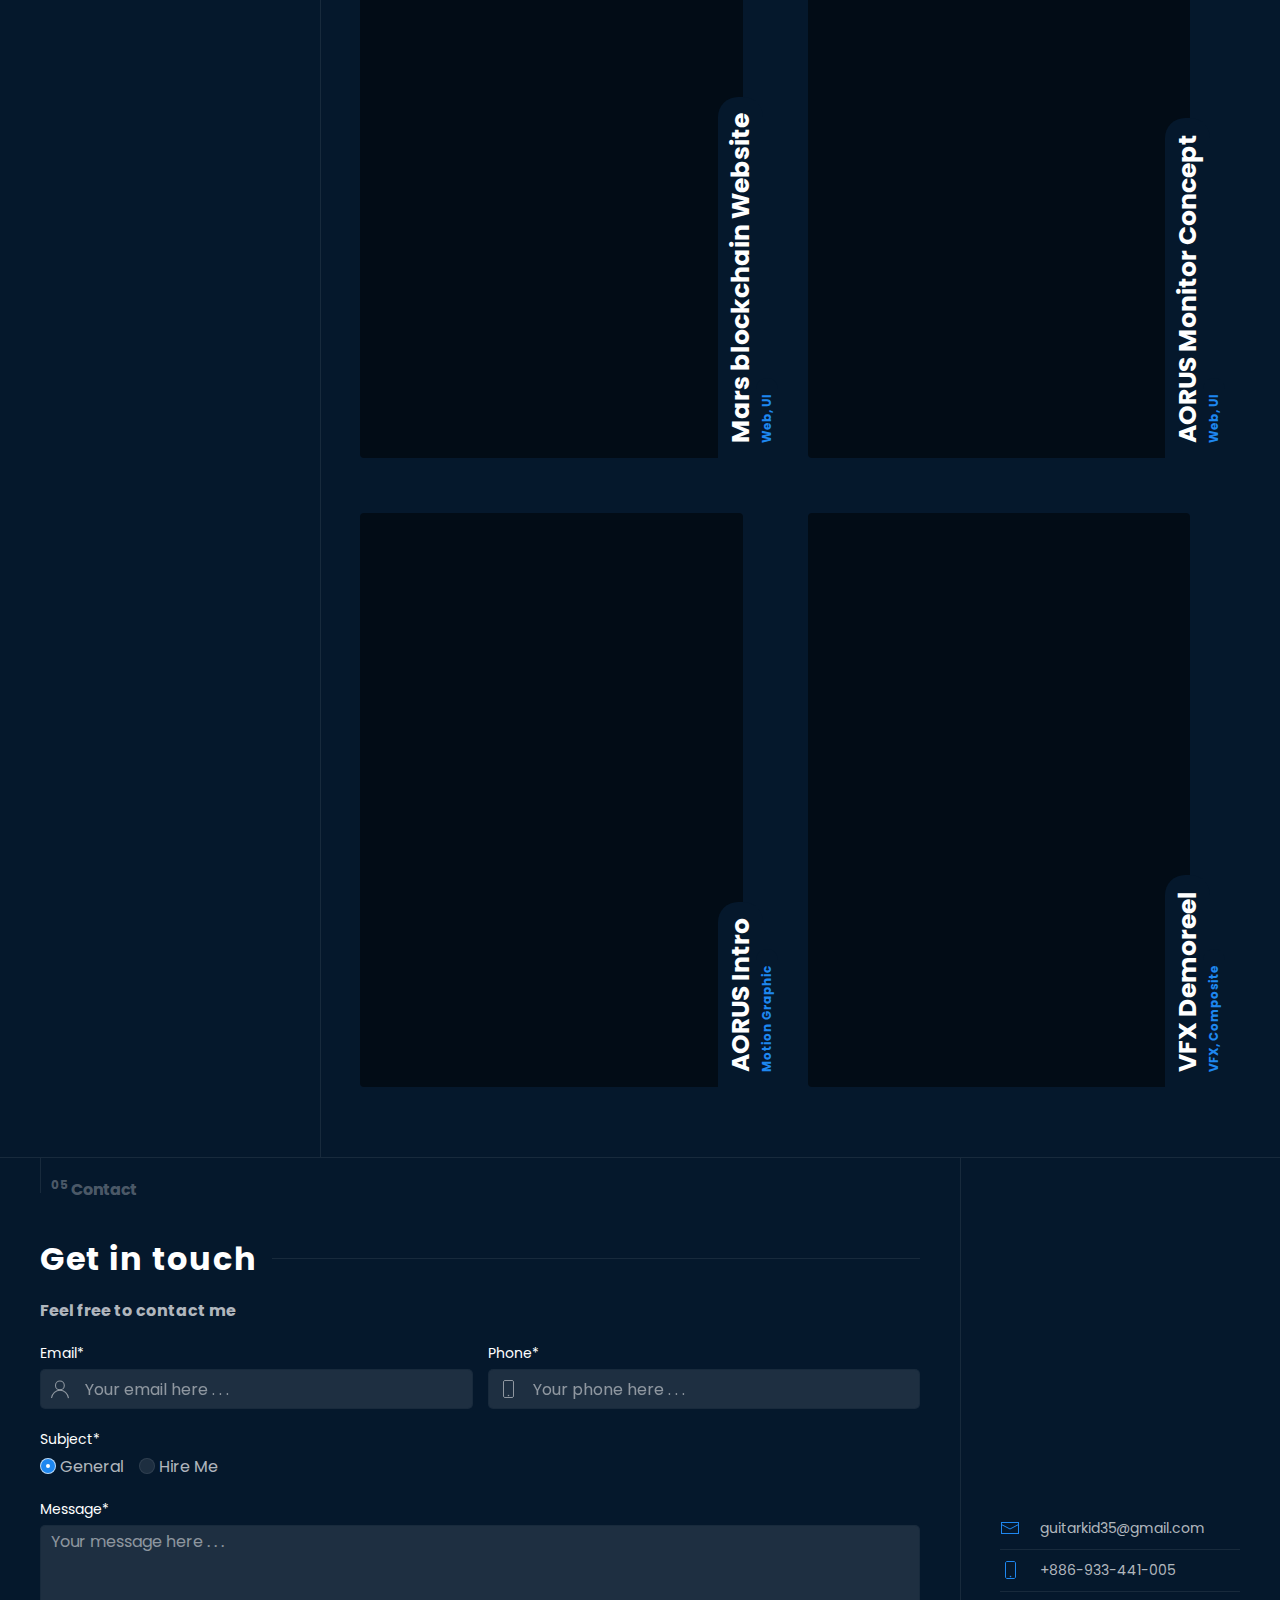
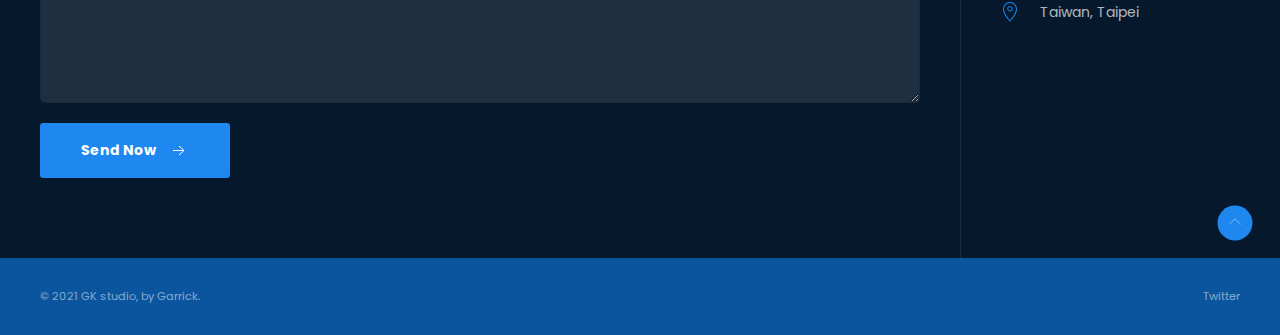
==== commit f3853246: "feat: add other project" ====
--- a/index.html
+++ b/index.html
@@ -411,7 +411,7 @@
                       <div class="circle-progress " data-value="0.9">
                         <strong>90<i>%</i></strong>
                       </div>
-                      <h5 class="yb-box-circle-title">Sketch</h5>
+                      <h5 class="yb-box-circle-title">3D Artist </h5>
                     </div>
                   </div>
                   <div class="yb-bg-soft">
@@ -419,7 +419,7 @@
                       <div class="circle-progress " data-value="0.9">
                         <strong>90<i>%</i></strong>
                       </div>
-                      <h5 class="yb-box-circle-title">Zeplin / InVision</h5>
+                      <h5 class="yb-box-circle-title">UI / UX</h5>
                     </div>
                   </div>
                   <div>
@@ -427,17 +427,17 @@
                       <div class="circle-progress " data-value="1">
                         <strong>100<i>%</i></strong>
                       </div>
-                      <h5 class="yb-box-circle-title">Photoshop</h5>
-                    </div>
-                  </div>
-                  <div class="yb-bg-soft">
+                      <h5 class="yb-box-circle-title">Graphic Design</h5>
+                    </div>
+                  </div>
+                  <!-- <div class="yb-bg-soft">
                     <div class="yb-box-circle">
                       <div class="circle-progress " data-value="0.9">
                         <strong>90<i>%</i></strong>
                       </div>
                       <h5 class="yb-box-circle-title">Illustrator</h5>
                     </div>
-                  </div>
+                  </div> -->
                 </div>
                 <div data-uk-grid class="uk-child-width-1-2">
                   <div>
@@ -589,6 +589,31 @@
                       </a>
                     </div>
                   </li>
+                  <li class="data-media">
+                    <div class="yb-work-item uk-transition-toggle">
+                      <div class="yb-work-item-img-wrap">
+                        <div class="yb-work-item-img">
+                          <img src="src/img/empty.png" width="383" height="574" data-src="src/img/work/gigabyte_0.jpg" class="uk-transition-scale-up uk-transition-opaque" alt="" data-uk-img />
+                        </div>
+                        <div class="yb-work-item-overlay uk-transition-fade uk-position-cover uk-position-small uk-overlay  uk-flex uk-flex-center uk-flex-middle">
+                          <div>
+                            <a href="src/img/work/gigabyte.jpg" class="yb-lightbox uk-transition-slide-left" data-caption="Acer Gaming">
+                              <span data-uk-icon="icon:plus; ratio:1.2"></span>
+                            </a>
+                            <a href="project/project-details-gigabyte.html" class="uk-transition-slide-right show-portfolio">
+                              <span data-uk-icon="icon:link; ratio:1.2"></span>
+                            </a>
+                          </div>
+                        </div>
+                      </div>
+                      <a href="project/project-details-01.html" class="show-portfolio">
+                        <div class="yb-work-item-title">
+                          <h5>GIGABYTE Virtual Show</h5>
+                          <span>Motion Graphic, Composite, Video</span>
+                        </div>
+                      </a>
+                    </div>
+                  </li>
                   <li class="data-app data-UI">
                     <div class="yb-work-item uk-transition-toggle">
                       <div class="yb-work-item-img-wrap">
--- a/src/app/css/app.css
+++ b/src/app/css/app.css
@@ -281,10 +281,22 @@
   text-decoration: underline;
   color: #1e87f0;
 }
-
+.yt-iframe{
+  position: relative;
+  width: 100%;
+  height: 0;
+  padding-bottom: 56.25%;
+}
+.yt-iframe iframe{
+  position: absolute;
+  width: 100%;
+  top:0;
+  left: 0%;
+  height: 100%;
+}
 .yb-video-wrapper,
 .yb-slide-wrapper {
-  position: absolute;
+  position: relative;
   top: 0;
   bottom: 80px;
   width: 100%;
@@ -586,7 +598,7 @@
 .yb-work-item-img-wrap::before {
   content: "";
   position: absolute;
-  height: 1px;
+  height: 0px;
   background: rgba(255, 255, 255, 0.5);
   right: 40px;
   left: 0;
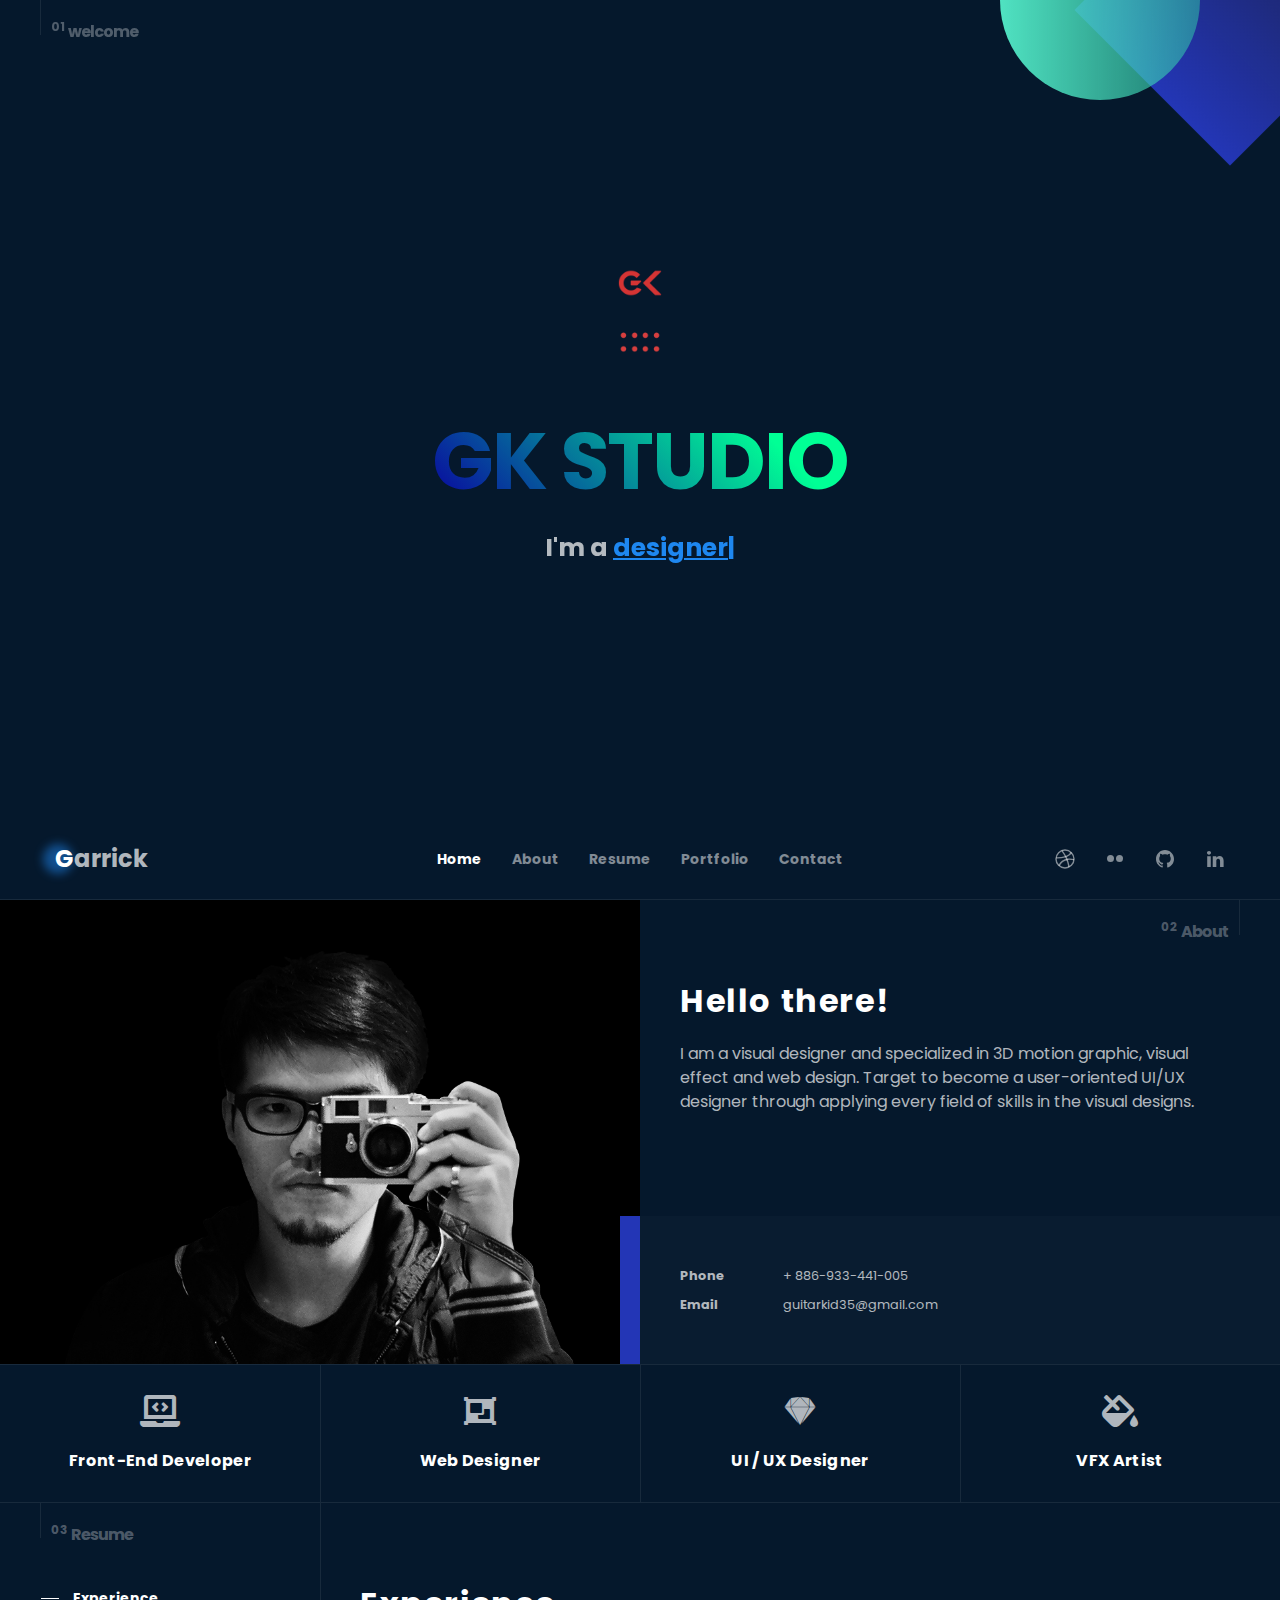
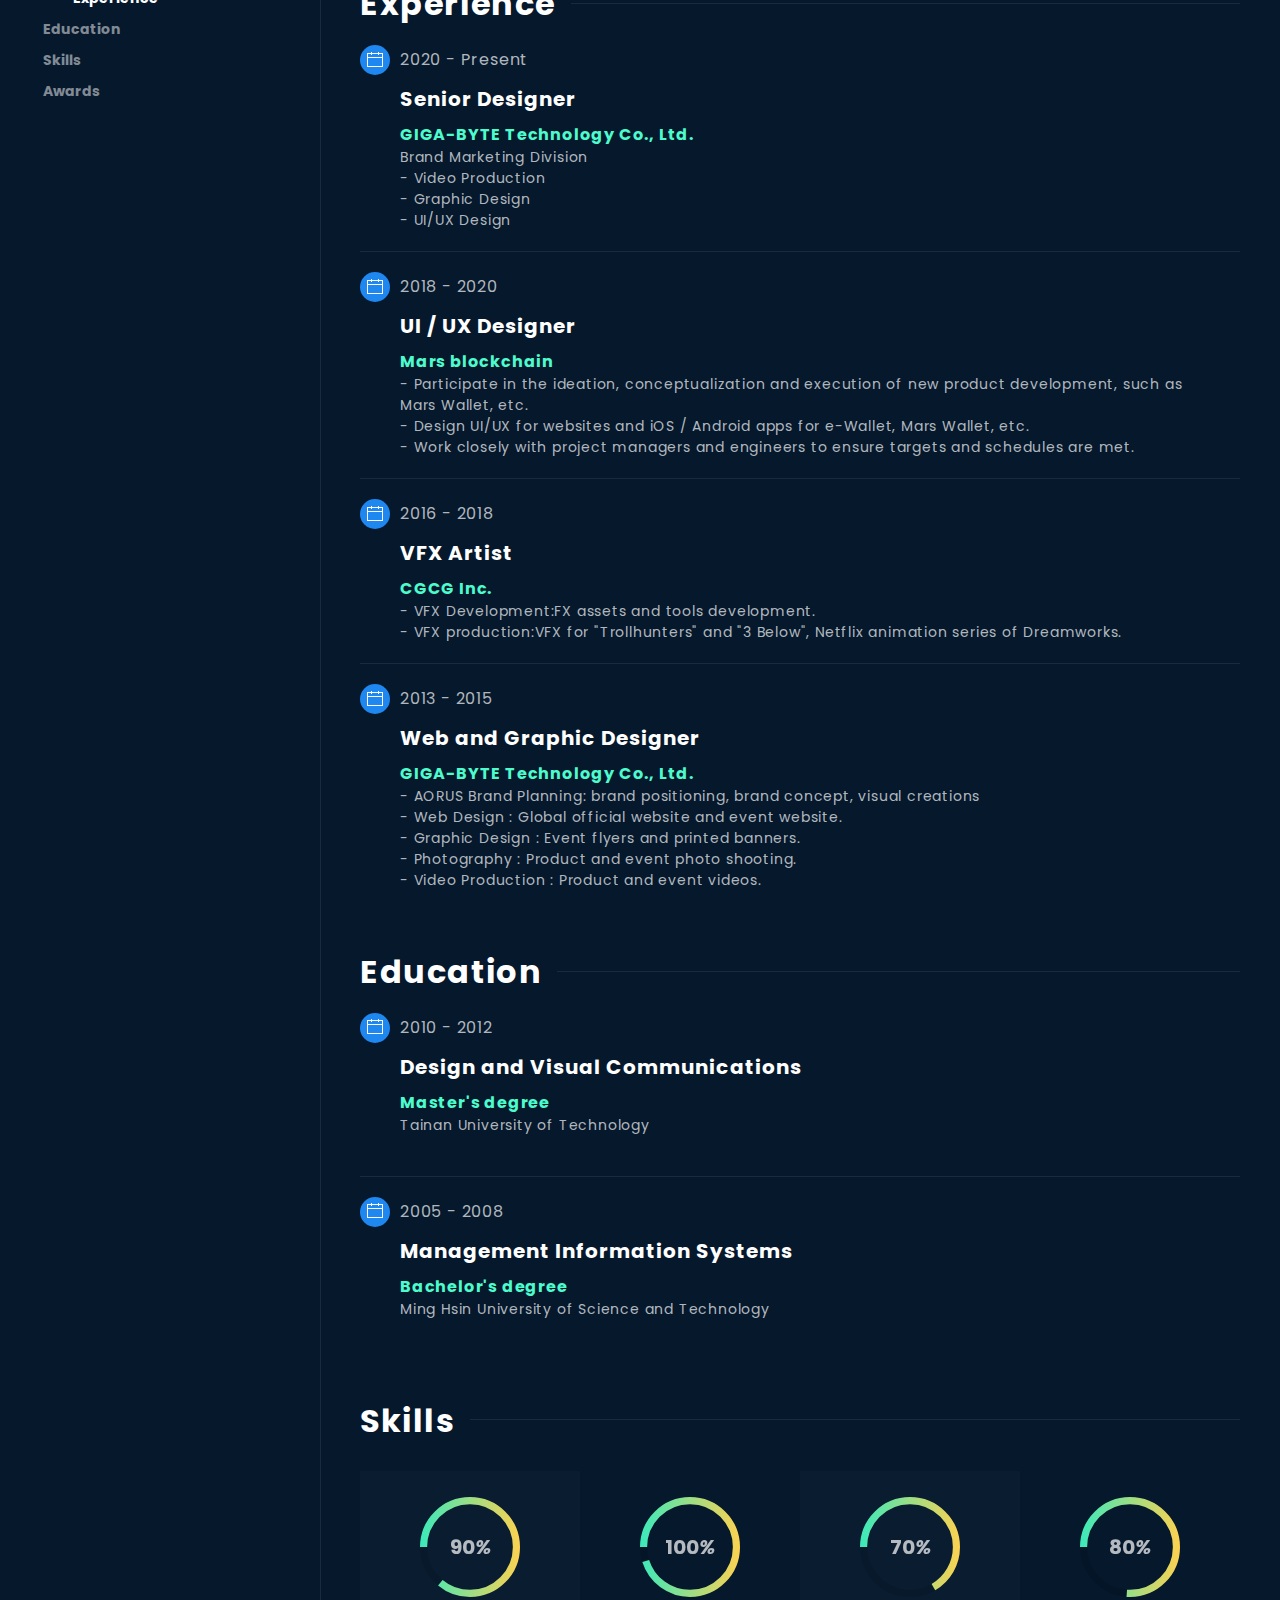
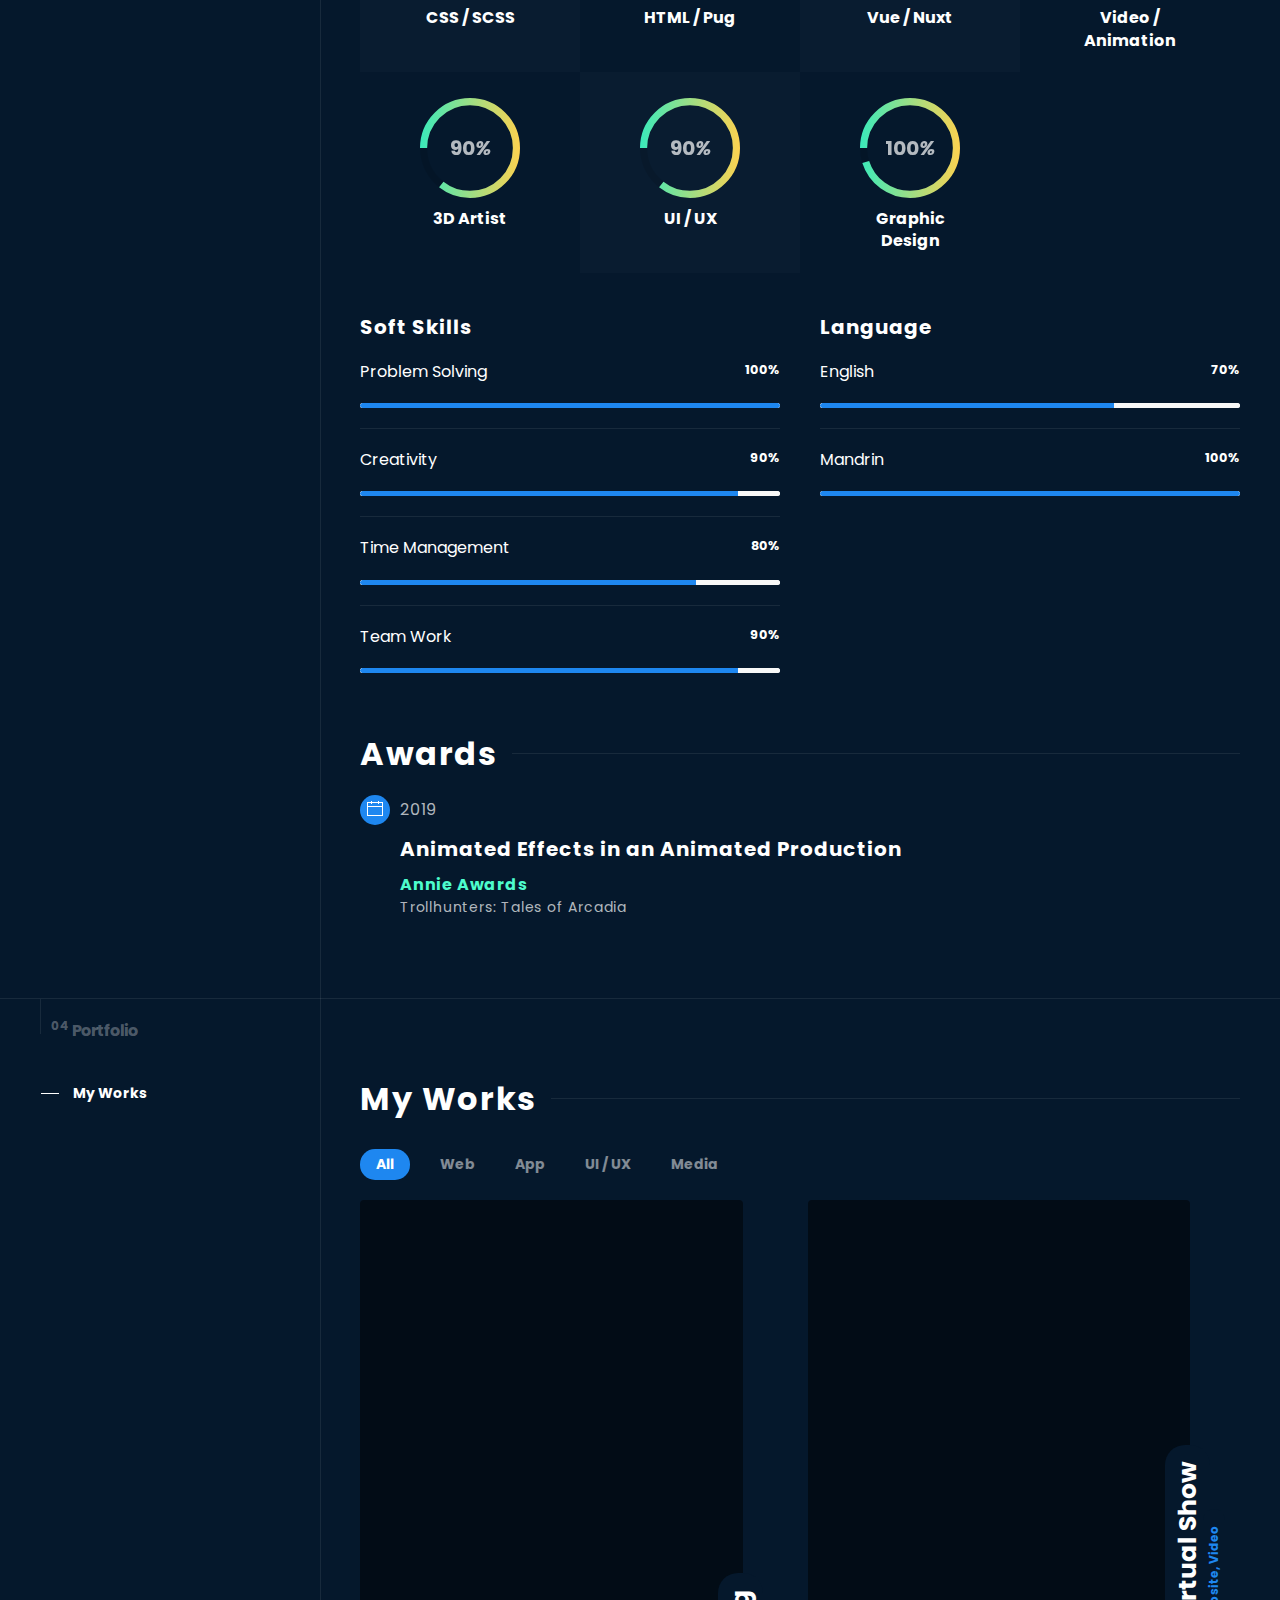
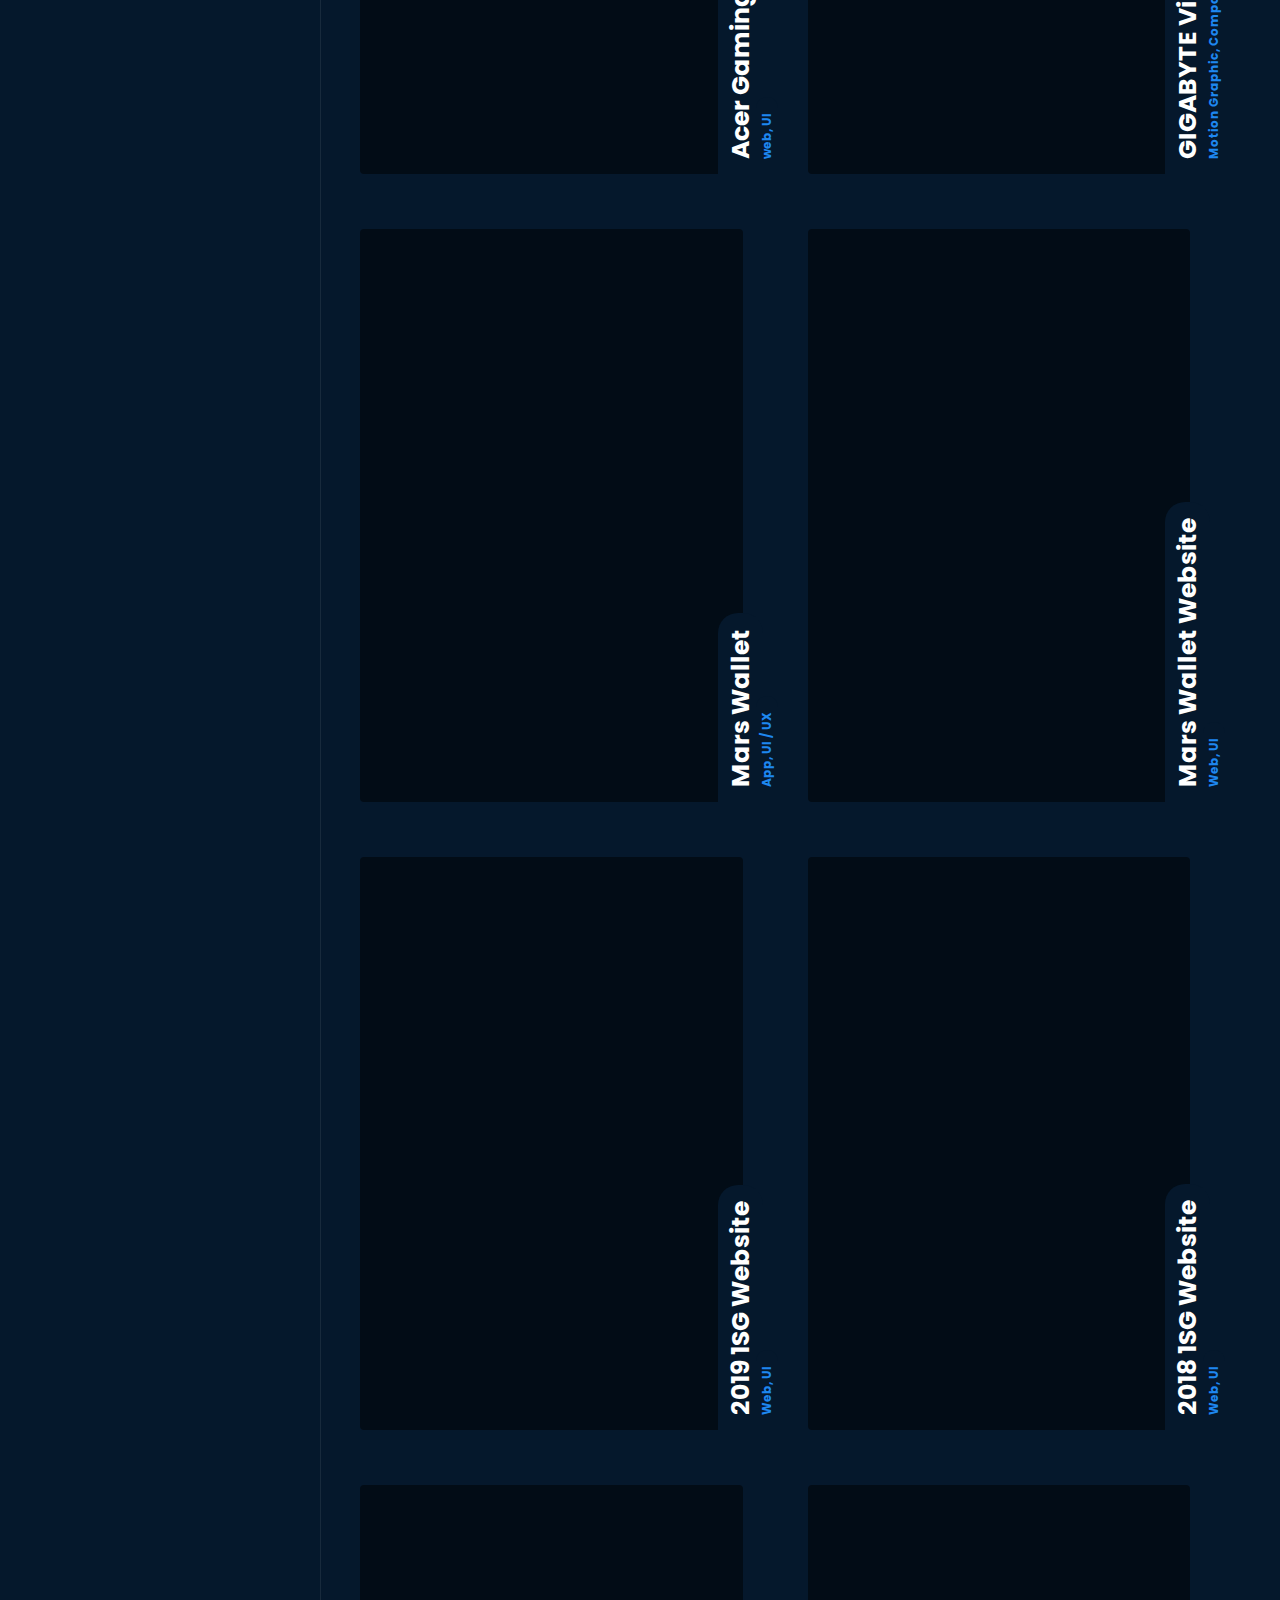
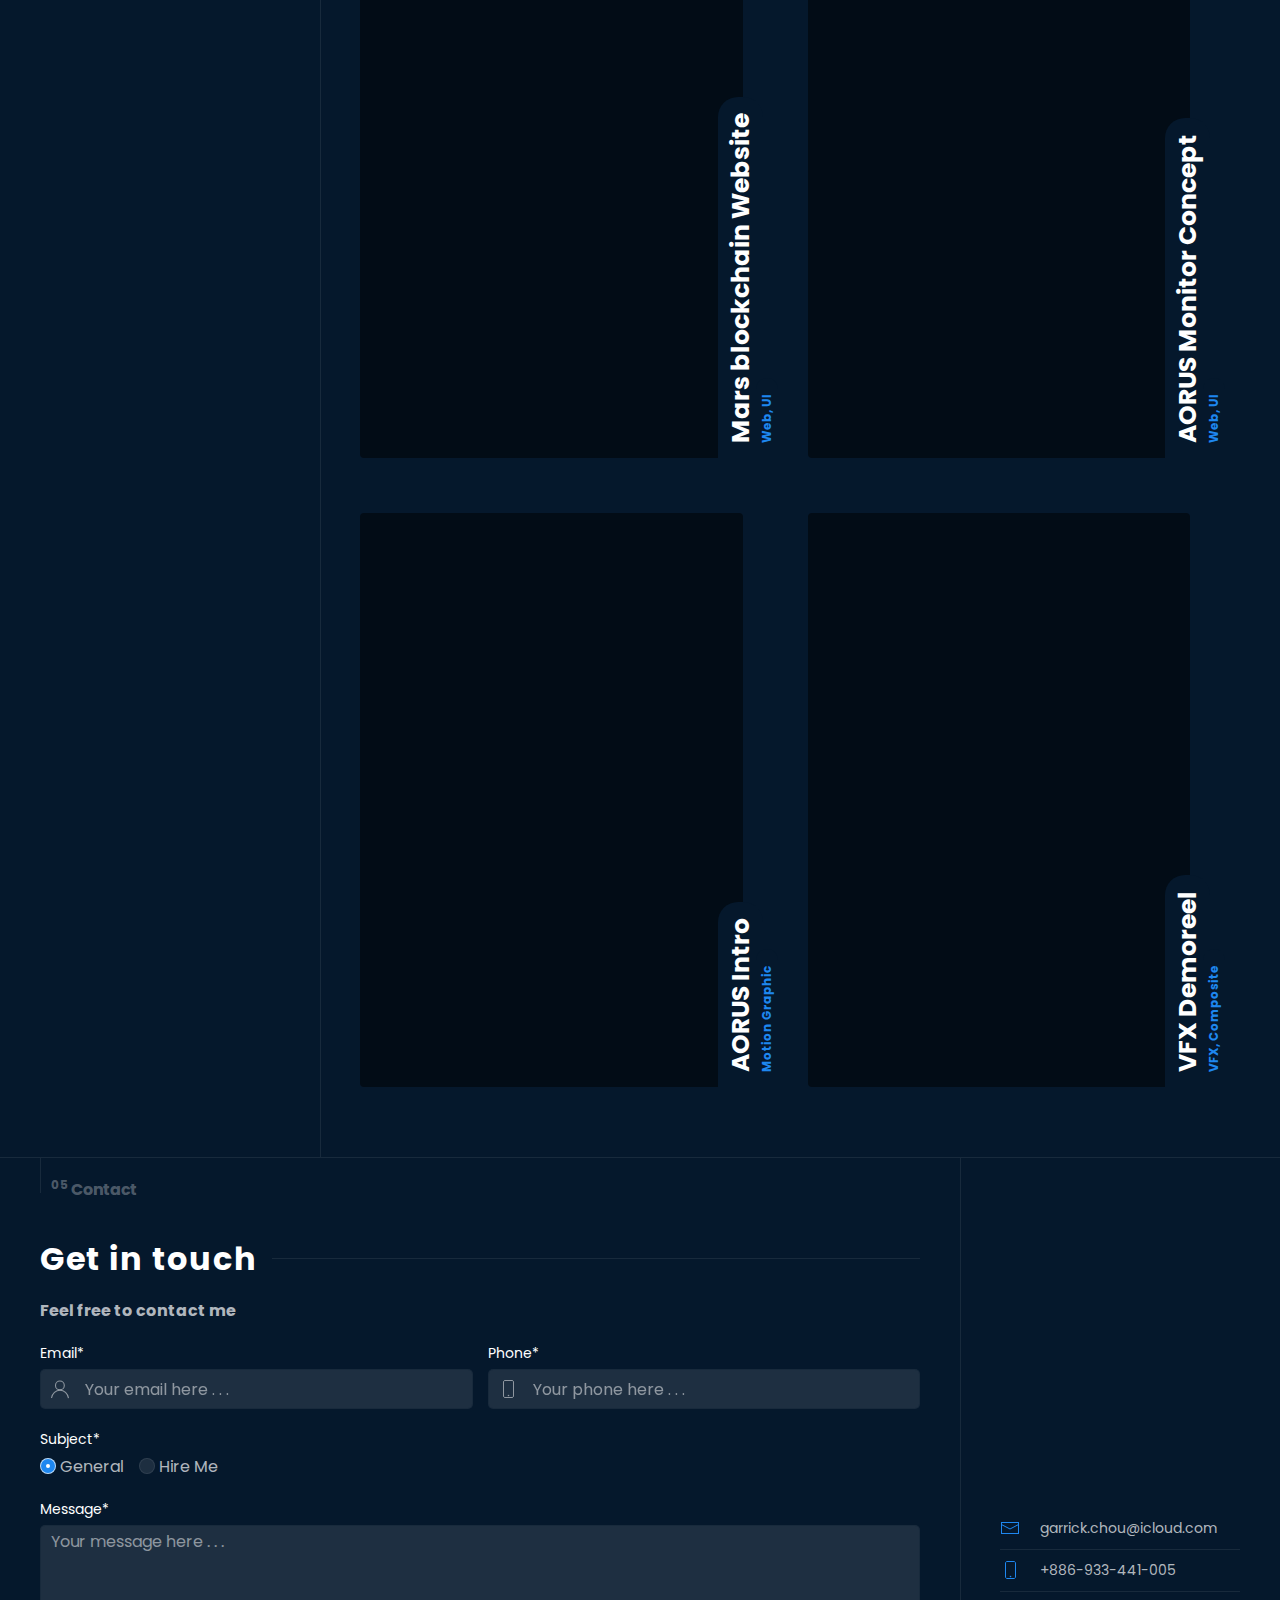
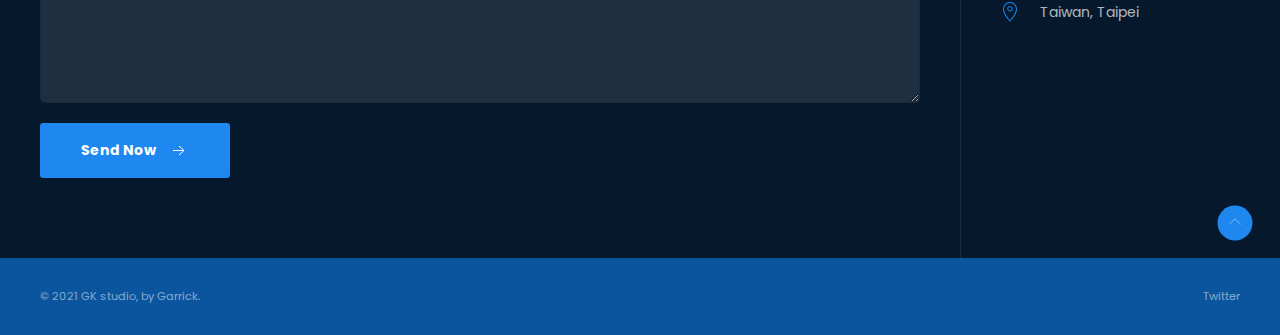
==== commit 29d7e7ba: "feat: change mail" ====
--- a/index.html
+++ b/index.html
@@ -903,7 +903,7 @@
             <ul class="uk-list uk-list-divider uk-text-small yb-contact-mini">
               <li class="uk-flex uk-flex-middle">
                 <span data-uk-icon="mail" class="uk-flex-none uk-text-primary "></span>
-                <span>guitarkid35@gmail.com</span>
+                <span>garrick.chou@icloud.com</span>
               </li>
               <li class="uk-flex uk-flex-middle">
                 <span data-uk-icon="phone" class="uk-flex-none uk-text-primary"></span>
--- a/src/app/css/app.css
+++ b/src/app/css/app.css
@@ -281,19 +281,7 @@
   text-decoration: underline;
   color: #1e87f0;
 }
-.yt-iframe{
-  position: relative;
-  width: 100%;
-  height: 0;
-  padding-bottom: 56.25%;
-}
-.yt-iframe iframe{
-  position: absolute;
-  width: 100%;
-  top:0;
-  left: 0%;
-  height: 100%;
-}
+
 .yb-video-wrapper,
 .yb-slide-wrapper {
   position: relative;
